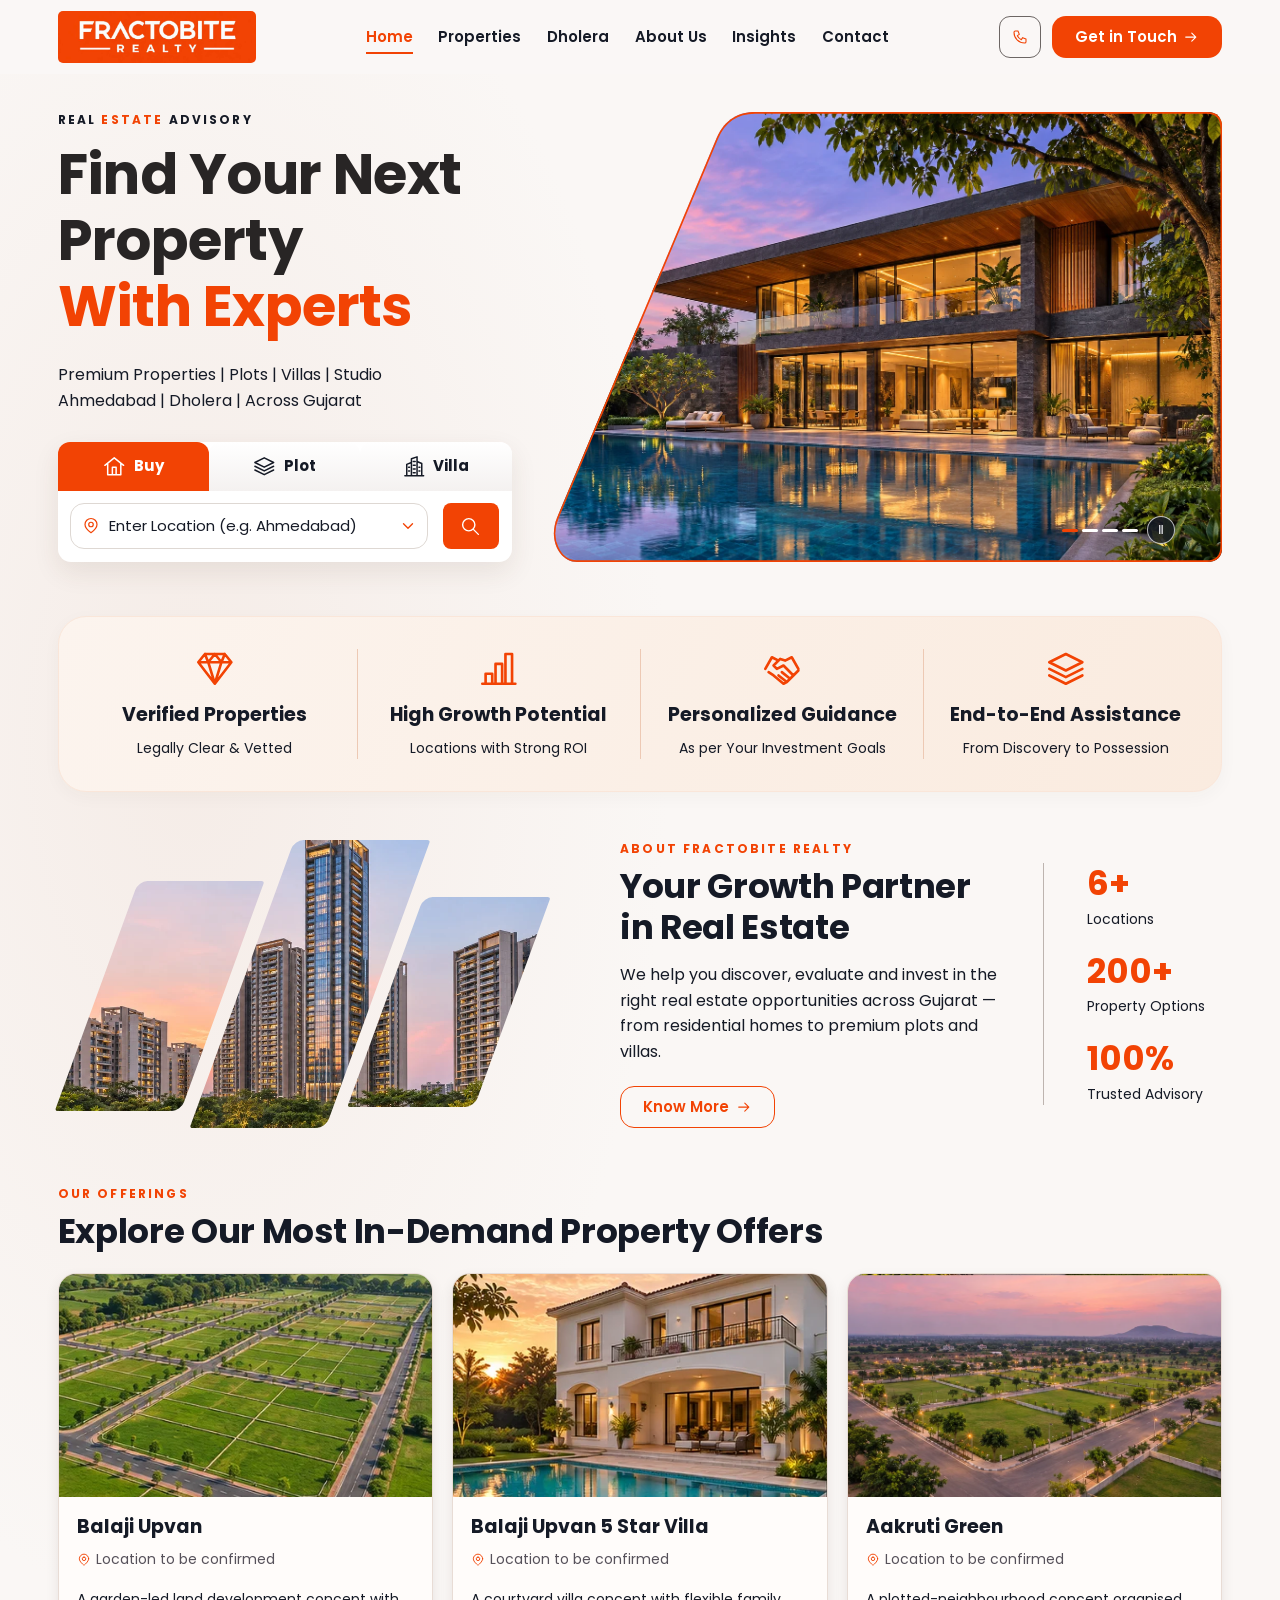
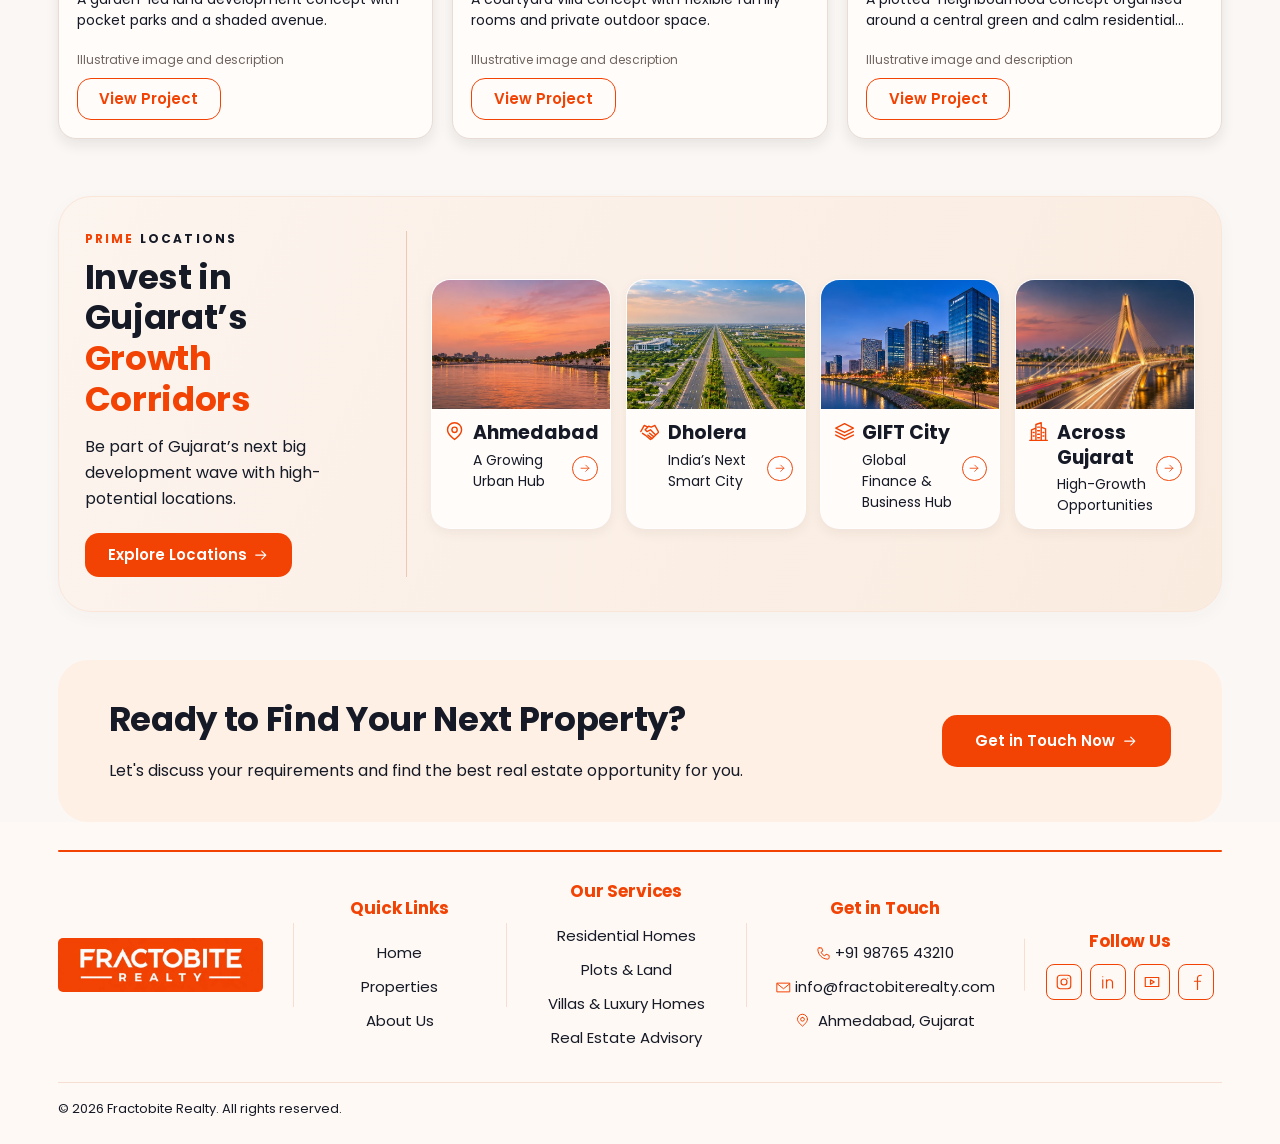
==== index.html @ 0e56511f "Show featured projects in homepage offers section" ====
<!doctype html>
<html lang="en">
<head>
  <meta charset="utf-8">
  <meta name="viewport" content="width=device-width, initial-scale=1">
  <meta name="description" content="Explore residential properties, premium plots and luxury villas in Ahmedabad, Dholera and across Gujarat with Fractobite Realty.">
  <title>Fractobite Realty | Real Estate Advisory in Gujarat</title>
  <link rel="icon" type="image/jpeg" href="assets/logo/fractobite-official.jpg">
  <link rel="preload" href="assets/fonts/poppins-400.woff2" as="font" type="font/woff2" crossorigin>
  <link rel="preload" href="assets/fonts/poppins-600.woff2" as="font" type="font/woff2" crossorigin>
  <link rel="preload" href="assets/fonts/poppins-700.woff2" as="font" type="font/woff2" crossorigin>
  <link rel="stylesheet" href="style.css?v=typography-system">
  <script defer src="project-data.js"></script>
  <script defer src="script.js?v=dholera-navigation"></script>
</head>
<body>
<svg class="icon-library" xmlns="http://www.w3.org/2000/svg" aria-hidden="true">
  <symbol id="icon-arrow" viewBox="0 0 24 24"><path d="M4 12h15m-6-6 6 6-6 6"/></symbol>
  <symbol id="icon-left" viewBox="0 0 24 24"><path d="M20 12H5m6-6-6 6 6 6"/></symbol>
  <symbol id="icon-phone" viewBox="0 0 24 24"><path d="M5 3h4l2 5-3 2a13 13 0 0 0 6 6l2-3 5 2v4c0 1-1 2-2 2C10 21 3 14 3 5c0-1 1-2 2-2Z"/></symbol>
  <symbol id="icon-pin" viewBox="0 0 24 24"><path d="M20 10c0 5-8 11-8 11S4 15 4 10a8 8 0 1 1 16 0Z M12 7a3 3 0 1 0 0 6 3 3 0 0 0 0-6Z"/></symbol>
  <symbol id="icon-search" viewBox="0 0 24 24"><path d="M10 3a7 7 0 1 0 0 14 7 7 0 0 0 0-14Zm5 12 6 6"/></symbol>
  <symbol id="icon-home" viewBox="0 0 24 24"><path d="M2 11 12 3l10 8M5 9v12h14V9m-9 12v-8h4v8"/></symbol>
  <symbol id="icon-chart" viewBox="0 0 24 24"><path d="M2 21h20M4 21v-6h4v6m2 0V9h4v12m2 0V3h4v18"/></symbol>
  <symbol id="icon-layers" viewBox="0 0 24 24"><path d="M2 8 12 3l10 5-10 5L2 8Zm0 4 10 5 10-5M2 16l10 5 10-5"/></symbol>
  <symbol id="icon-building" viewBox="0 0 24 24"><path d="M2 22h20M4 22V10l5-2v14m0-14V4l6-2v20m0-15 5 2v13M6 13h1m-1 4h1m4-10h2m-2 4h2m-2 4h2m-2 4h2m4-6h1m-1 4h1"/></symbol>
  <symbol id="icon-diamond" viewBox="0 0 24 24"><path d="M2 8l4-5h12l4 5-10 13L2 8Zm0 0h20M6 3l2 5 4 13 4-13 2-5m-10 5 4-5 4 5"/></symbol>
  <symbol id="icon-hand" viewBox="0 0 24 24"><path d="M2 12 6 5l4 2m12 5-4-7-4 2-3-1-4 4 2 2 4-2 6 6-2 2-5-4m5 4-2 2-5-4m5 4-2 1-6-5-3-2m15 2 3-3"/></symbol>
  <symbol id="icon-info" viewBox="0 0 24 24"><circle cx="12" cy="12" r="10"/><path d="M12 10.5v6m0-9h.01"/></symbol>
  <symbol id="icon-chevron-right" viewBox="0 0 24 24"><path d="m9 5 7 7-7 7"/></symbol>
  <symbol id="icon-menu" viewBox="0 0 24 24"><path d="M3 6h18M3 12h18M3 18h18"/></symbol>
  <symbol id="icon-mail" viewBox="0 0 24 24"><path d="M2 5h20v14H2z m0 1 10 8L22 6"/></symbol>
  <symbol id="icon-instagram" viewBox="0 0 24 24"><path d="M7 3h10a4 4 0 0 1 4 4v10a4 4 0 0 1-4 4H7a4 4 0 0 1-4-4V7a4 4 0 0 1 4-4Zm5 5a4 4 0 1 0 0 8 4 4 0 0 0 0-8Zm5-1h.01"/></symbol>
  <symbol id="icon-linkedin" viewBox="0 0 24 24"><path d="M5 9v11m0-15h.01M10 20V9m0 4a4 4 0 0 1 8 0v7"/></symbol>
  <symbol id="icon-youtube" viewBox="0 0 24 24"><path d="M3 6h18v12H3z m7 3 5 3-5 3Z"/></symbol>
  <symbol id="icon-facebook" viewBox="0 0 24 24"><path d="M14 22V7c0-3 2-4 5-4m-9 8h8"/></symbol>
</svg>
<a class="skip-link" href="#main-content">Skip to content</a>
<header class="site-header">
  <div class="header-inner">
    <a class="brand brand--header" href="index.html" aria-label="Fractobite Realty home"><span class="brand--header-art"><img src="assets/logo/fractobite-official.jpg" alt="Fractobite Realty" width="1240" height="1240"></span></a>
    <nav class="site-nav" id="site-nav" aria-label="Main navigation">
      <a href="index.html" aria-current="page"><svg class="icon nav-icon" aria-hidden="true"><use href="#icon-home"/></svg><span>Home</span><svg class="icon nav-chevron" aria-hidden="true"><use href="#icon-chevron-right"/></svg></a>
      <a href="properties.html"><svg class="icon nav-icon" aria-hidden="true"><use href="#icon-layers"/></svg><span>Properties</span><svg class="icon nav-chevron" aria-hidden="true"><use href="#icon-chevron-right"/></svg></a>
      <a href="dholera.html"><svg class="icon nav-icon" aria-hidden="true"><use href="#icon-pin"/></svg><span>Dholera</span><svg class="icon nav-chevron" aria-hidden="true"><use href="#icon-chevron-right"/></svg></a>
      <a href="about.html"><svg class="icon nav-icon" aria-hidden="true"><use href="#icon-info"/></svg><span>About Us</span><svg class="icon nav-chevron" aria-hidden="true"><use href="#icon-chevron-right"/></svg></a>
      <a href="insights.html"><svg class="icon nav-icon" aria-hidden="true"><use href="#icon-chart"/></svg><span>Insights</span><svg class="icon nav-chevron" aria-hidden="true"><use href="#icon-chevron-right"/></svg></a>
      <a href="contact.html"><svg class="icon nav-icon" aria-hidden="true"><use href="#icon-mail"/></svg><span>Contact</span><svg class="icon nav-chevron" aria-hidden="true"><use href="#icon-chevron-right"/></svg></a>
    </nav>
    <div class="header-actions">
      <a class="phone-button" data-phone href="tel:+919876543210" aria-label="Call Fractobite Realty"><svg class="icon" aria-hidden="true"><use href="#icon-phone"/></svg></a>
      <a class="button" href="contact.html">Get in Touch <svg class="icon" aria-hidden="true"><use href="#icon-arrow"/></svg></a>
      <button class="menu-button" type="button" aria-label="Menu" aria-controls="site-nav" aria-expanded="false"><svg class="icon" aria-hidden="true"><use href="#icon-menu"/></svg></button>
    </div>
  </div>
</header>
<main id="main-content">
  <section class="hero" id="home" aria-labelledby="hero-title">
    <div class="container hero-inner">
      <div class="hero-copy motion-intro">
        <p class="eyebrow hero-eyebrow">Real <span>Estate</span> Advisory</p>
        <h1 class="hero-heading" id="hero-title">Find Your Next<br>Property<br><span>With Experts</span></h1>
        <p class="hero-description">Premium Properties | Plots | Villas | Studio<br>Ahmedabad | Dholera | Across Gujarat</p>
      </div>
      <div class="hero-visual hero-media">
        <img class="hero-image" src="assets/hero/villa-1.webp" alt="Contemporary villa with a reflecting pool at dusk" fetchpriority="high">
        <svg class="hero-outline" viewBox="0 0 1 1" preserveAspectRatio="none" aria-hidden="true" focusable="false">
          <defs>
            <path id="hero-frame-shape" vector-effect="non-scaling-stroke"
              d="M .305 0 H .977 Q 1 0 1 .03692 V .96308 Q 1 1 .977 1 H .040 C .014 1 -.0035 .95021 .0105 .90042 L .248 .05696 C .260 .01477 .282 0 .305 0 Z"/>
            <clipPath id="hero-frame-clip" clipPathUnits="objectBoundingBox">
              <use href="#hero-frame-shape"/>
            </clipPath>
          </defs>
          <use href="#hero-frame-shape"/>
        </svg>
        <div class="hero-dots" role="group" aria-label="Villa photos">
          <button type="button" aria-label="Villa photo 1" aria-pressed="true"></button>
          <button type="button" aria-label="Villa photo 2" aria-pressed="false"></button>
          <button type="button" aria-label="Villa photo 3" aria-pressed="false"></button>
          <button type="button" aria-label="Villa photo 4" aria-pressed="false"></button>
          <button class="hero-autoplay" type="button" aria-label="Pause automatic villa photos" hidden>Ⅱ</button>
        </div>
      </div>
      <form class="property-search" id="property-search" action="properties.html" method="get">
        <input type="hidden" name="type" value="Buy">
        <div class="search-tabs" role="group" aria-label="Property type">
          <button type="button" data-type="Buy" aria-pressed="true"><svg class="icon" aria-hidden="true"><use href="#icon-home"/></svg> Buy</button>
          <button type="button" data-type="Plot" aria-pressed="false"><svg class="icon" aria-hidden="true"><use href="#icon-layers"/></svg> Plot</button>
          <button type="button" data-type="Villa" aria-pressed="false"><svg class="icon" aria-hidden="true"><use href="#icon-building"/></svg> Villa</button>
        </div>
        <div class="search-controls">
          <label class="search-location">
            <span class="dropdown">
              <svg class="icon" aria-hidden="true"><use href="#icon-pin"/></svg>
              <select name="location" aria-label="Property location" required>
                <option value="">Enter Location (e.g. Ahmedabad)</option>
                <option>Ahmedabad</option>
                <option>Dholera</option>
                <option>GIFT City</option>
                <option>Gandhinagar</option>
                <option>Surat</option>
                <option>Vadodara</option>
                <option>Across Gujarat</option>
              </select>
            </span>
          </label>
          <button class="button search-submit" type="submit" aria-label="Search properties"><svg class="icon" aria-hidden="true"><use href="#icon-search"/></svg></button>
        </div>
      </form>
    </div>
  </section>

  <section class="benefits container" aria-label="Advisory benefits">
    <div class="benefit">
      <svg class="icon" aria-hidden="true"><use href="#icon-diamond"/></svg>
      <h2>Verified Properties</h2>
      <p>Legally Clear &amp; Vetted</p>
    </div>
    <div class="benefit">
      <svg class="icon" aria-hidden="true"><use href="#icon-chart"/></svg>
      <h2>High Growth Potential</h2>
      <p>Locations with Strong ROI</p>
    </div>
    <div class="benefit">
      <svg class="icon" aria-hidden="true"><use href="#icon-hand"/></svg>
      <h2>Personalized Guidance</h2>
      <p>As per Your Investment Goals</p>
    </div>
    <div class="benefit">
      <svg class="icon" aria-hidden="true"><use href="#icon-layers"/></svg>
      <h2>End-to-End Assistance</h2>
      <p>From Discovery to Possession</p>
    </div>
  </section>

  <section class="about container" id="about" aria-labelledby="about-title">
    <div class="about-collage-frame">
      <div class="about-collage">
        <div><img src="assets/about/skyline-1.webp" alt="Residential skyline at sunset" loading="lazy"></div><div><img src="assets/about/skyline-2.webp" alt="Modern towers above a city park" loading="lazy"></div><div><img src="assets/about/skyline-3.webp" alt="High-rise apartments at dusk" loading="lazy"></div>
      </div>
    </div>
    <div class="about-copy">
      <p class="eyebrow">About Fractobite Realty</p>
      <h2 id="about-title">Your Growth Partner<br>in Real Estate</h2>
      <p>We help you discover, evaluate and invest in the right real estate opportunities across Gujarat — from residential homes to premium plots and villas.</p>
      <a class="button button--outline" href="about.html">Know More <svg class="icon" aria-hidden="true"><use href="#icon-arrow"/></svg></a>
    </div>
    <!-- Reference marketing figures for the demo. -->
    <dl class="about-stats">
      <div><dt>6+</dt><dd>Locations</dd></div>
      <div><dt>200+</dt><dd>Property Options</dd></div>
      <div><dt>100%</dt><dd>Trusted Advisory</dd></div>
    </dl>
  </section>

  <section class="properties container" id="properties" aria-labelledby="properties-title">
    <div class="properties-header">
      <div><p class="eyebrow">Our Offerings</p><h2 id="properties-title">Explore Our Most In-Demand Property Offers</h2></div>
    </div>
    <div class="property-cards" id="property-cards" aria-label="Featured projects"></div>
  </section>

  <section class="prime-locations container" id="locations" aria-labelledby="locations-title">
    <div class="prime-locations-copy">
      <p class="eyebrow"><span>Prime</span> Locations</p>
      <h2 id="locations-title">Invest in Gujarat’s <span>Growth Corridors</span></h2>
      <p>Be part of Gujarat’s next big development wave with high-potential locations.</p>
      <a class="button" href="#locations">Explore Locations <svg class="icon" aria-hidden="true"><use href="#icon-arrow"/></svg></a>
    </div>

    <ul class="location-options">
      <li>
        <a class="location-card" href="properties.html?location=Ahmedabad" aria-labelledby="prime-ahmedabad" aria-describedby="prime-ahmedabad-description">
          <img src="assets/locations/waterfront.webp" alt="Illustration of Ahmedabad’s riverfront at sunset" loading="lazy" width="836" height="470">
          <span class="location-card-body">
            <svg class="icon" aria-hidden="true"><use href="#icon-pin"/></svg>
            <strong id="prime-ahmedabad">Ahmedabad</strong>
            <small id="prime-ahmedabad-description">A Growing Urban Hub</small>
            <span class="circle" aria-hidden="true"><svg class="icon"><use href="#icon-arrow"/></svg></span>
          </span>
        </a>
      </li>
      <li>
        <a class="location-card" href="dholera.html" aria-labelledby="prime-dholera" aria-describedby="prime-dholera-description">
          <img src="assets/locations/dholera-planning.webp" alt="Illustration of a planned green development corridor" loading="lazy" width="836" height="470">
          <span class="location-card-body">
            <svg class="icon" aria-hidden="true"><use href="#icon-hand"/></svg>
            <strong id="prime-dholera">Dholera</strong>
            <small id="prime-dholera-description">India’s Next Smart City</small>
            <span class="circle" aria-hidden="true"><svg class="icon"><use href="#icon-arrow"/></svg></span>
          </span>
        </a>
      </li>
      <li>
        <a class="location-card" href="properties.html?location=GIFT%20City" aria-labelledby="prime-gift-city" aria-describedby="prime-gift-city-description">
          <img src="assets/locations/gift-city-skyline.webp" alt="Illustration of modern GIFT City office towers" loading="lazy" width="836" height="470">
          <span class="location-card-body">
            <svg class="icon" aria-hidden="true"><use href="#icon-layers"/></svg>
            <strong id="prime-gift-city">GIFT City</strong>
            <small id="prime-gift-city-description">Global Finance &amp; Business Hub</small>
            <span class="circle" aria-hidden="true"><svg class="icon"><use href="#icon-arrow"/></svg></span>
          </span>
        </a>
      </li>
      <li>
        <a class="location-card" href="properties.html?location=Across%20Gujarat" aria-labelledby="prime-gujarat" aria-describedby="prime-gujarat-description">
          <img class="location-bridge" src="assets/locations/ahmedabad.webp" alt="Illustration of a Gujarat city skyline and illuminated bridge" loading="lazy" width="1800" height="600">
          <span class="location-card-body">
            <svg class="icon" aria-hidden="true"><use href="#icon-building"/></svg>
            <strong id="prime-gujarat">Across Gujarat</strong>
            <small id="prime-gujarat-description">High-Growth Opportunities</small>
            <span class="circle" aria-hidden="true"><svg class="icon"><use href="#icon-arrow"/></svg></span>
          </span>
        </a>
      </li>
    </ul>
  </section>

  <section class="container contact-cta contact-cta--compact" aria-labelledby="contact-title">
    <div>
      <h2 id="contact-title">Ready to Find Your Next Property?</h2>
      <p>Let's discuss your requirements and find the best real estate opportunity for you.</p>
    </div>
    <a class="button" href="contact.html">Get in Touch Now <svg class="icon" aria-hidden="true"><use href="#icon-arrow"/></svg></a>
  </section>
</main>

<footer class="site-footer" id="contact"></footer>
<dialog class="demo-dialog" aria-labelledby="demo-title">
  <h2 id="demo-title"></h2>
  <p>This link is part of the website demo. Its destination will be added when available.</p>
  <form method="dialog"><button class="button" type="submit">Close</button></form>
</dialog>
</body>
</html>
---- style.css ----
/* 01. LOCAL FONTS */
/* Preloaded in each page head. Hold glyph paint briefly while Poppins loads. */
@font-face {
  font-family: Poppins;
  src: url('assets/fonts/poppins-400.woff2') format('woff2');
  font-style: normal;
  font-weight: 400;
  font-display: block;
}
@font-face {
  font-family: Poppins;
  src: url('assets/fonts/poppins-500.woff2') format('woff2');
  font-style: normal;
  font-weight: 500;
  font-display: block;
}
@font-face {
  font-family: Poppins;
  src: url('assets/fonts/poppins-600.woff2') format('woff2');
  font-style: normal;
  font-weight: 600;
  font-display: block;
}
@font-face {
  font-family: Poppins;
  src: url('assets/fonts/poppins-700.woff2') format('woff2');
  font-style: normal;
  font-weight: 700;
  font-display: block;
}

/* Approximate Poppins metrics while the browser reserves space for its glyphs. */
@font-face {
  font-family: 'Poppins Metrics Fallback';
  src: local('Arial'), local('Liberation Sans');
  font-style: normal;
  font-weight: 400;
  size-adjust: 112.0%;
  ascent-override: 93.75%;
  descent-override: 31.25%;
  line-gap-override: 0%;
}
@font-face {
  font-family: 'Poppins Metrics Fallback';
  src: local('Arial Bold'), local('Liberation Sans Bold');
  font-style: normal;
  font-weight: 600;
  size-adjust: 104.5%;
  ascent-override: 100.48%;
  descent-override: 33.49%;
  line-gap-override: 0%;
}
@font-face {
  font-family: 'Poppins Metrics Fallback';
  src: local('Arial Bold'), local('Liberation Sans Bold');
  font-style: normal;
  font-weight: 700;
  size-adjust: 105.7%;
  ascent-override: 99.34%;
  descent-override: 33.11%;
  line-gap-override: 0%;
}

/* 02. ROOT VARIABLES */
:root {
  /* Dominant background pixel in the original logo JPEG. */
  --brand-orange: #f24304;
  --ink: #151a26;
  --paper: #faf7f5;
  --line: #d1c8c4;
  --site-max-width: 1340px;
  --site-gutter: 4.5%;
  --container: min(calc(100% - 2 * var(--site-gutter)), var(--site-max-width));
  /* Typography roles and spacing between related elements. */
  --hero-line-height: 1.18;
  --page-title-line-height: 1.2;
  --heading-line-height: 1.2;
  --subheading-line-height: 1.3;
  --body-line-height: 1.6;
  --detail-line-height: 1.5;
  --button-line-height: 1.2;
  --text-gap-tight: 4px;
  --text-gap-small: clamp(8px, .75vw, 12px);
  --text-gap-medium: clamp(12px, 1.15vw, 16px);
  --text-gap-large: clamp(16px, 1.7vw, 24px);
  --text-gap-section: clamp(20px, 2.2vw, 32px);
  --section-gap: clamp(32px, 3.8vw, 56px);
  --section-gap-wide: clamp(36px, 4.5vw, 64px);
  --form-gap: clamp(12px, 1.2vw, 18px);
  --font-primary: Poppins, 'Poppins Metrics Fallback', Arial, sans-serif;
  --text-hero: 56px;
  --text-page-title: 44px;
  --text-h2: 34px;
  --text-h3: 26px;
  --text-h4: 22px;
  --text-card-title: 19px;
  --text-card-description: 14px;
  --text-body: 16px;
  --text-body-small: 14px;
  --text-eyebrow: 12px;
  --tracking-eyebrow: .18em;
  --text-form-label: 14px;
  --text-field: 15px;
  --text-button: 15px;
  --text-navbar: 15px;
  --text-footer-heading: 17px;
  --text-footer-link: 15px;
  --text-copyright: 13px;
  --text-stat-value: 34px;
  --weight-regular: 400;
  --weight-medium: 500;
  --weight-semibold: 600;
  --weight-bold: 700;
  /* The bundled Poppins files top out at 700. */
  --weight-extrabold: var(--weight-bold);
  --line-height-card: 1.3;
  font-family: var(--font-primary);
  line-height: var(--body-line-height);
  color: var(--ink);
  background: var(--paper);
}

@media (768px <= width < 1024px) {
  :root { --text-hero: 44px; --text-page-title: 36px; --text-h2: 30px; --text-h3: 24px; --text-card-title: 18px; --text-stat-value: 30px; }
}
@media (max-width: 767px) {
  :root {
    --text-hero: 36px; --text-page-title: 30px; --text-h2: 26px; --text-h3: 22px;
    --text-card-title: 17px; --text-body: 15px; --text-button: 14px;
    --text-eyebrow: 11px; --tracking-eyebrow: .14em; --text-stat-value: 27px;
    --heading-line-height: 1.25; --hero-line-height: 1.2; --line-height-card: 1.35;
  }
}

/* 03. RESET */
*, *::before, *::after { box-sizing: border-box; }
body, h1, h2, h3, h4, h5, h6, p, dl, dd { margin: 0; }
button, select { font: inherit; color: inherit; }
button { cursor: pointer; }
a { color: inherit; text-decoration: none; }
img { display: block; width: 100%; }
button, select, a { -webkit-tap-highlight-color: transparent; }
:focus-visible { outline: 2px solid var(--brand-orange); outline-offset: 3px; }

@media (hover: none) and (pointer: coarse) {
  html { -webkit-tap-highlight-color: transparent; }

  :is(.button, .circle, .property-card, .location-card, .market-entry, .market-highlight > a,
    .phone-button, .menu-button, summary, .dropdown-control, .dropdown-option, [role="button"],
    button:not(:disabled)):active {
    filter: brightness(.94);
    transition-duration: 80ms;
  }

  :is(.site-nav a, .site-footer a, .text-link):active { color: var(--brand-orange); }
}

/* 04. GLOBAL LAYOUT */
html { scroll-behavior: smooth; }
body { font-size: var(--text-body); background: radial-gradient(ellipse at 15% 27%, #f5ece7, transparent 31%), var(--paper); }
.container { width: var(--container); margin-inline: auto; }
@media (768px <= width < 1024px) {
  :root { --site-gutter: 24px; }
}
@media (max-width: 767px) {
  :root {
    --site-gutter: clamp(16px, 4.7vw, 20px);
    --section-gap-wide: clamp(34px, 9vw, 44px);
  }
}
.icon-library { position: absolute; width: 0; height: 0; overflow: hidden; }
.icon { width: 1em; height: 1em; fill: none; stroke: currentColor; stroke-width: 1.6; stroke-linecap: round; stroke-linejoin: round; flex: none; vertical-align: middle; }
.eyebrow { color: var(--brand-orange); font-size: var(--text-eyebrow); font-weight: var(--weight-bold); line-height: var(--subheading-line-height); letter-spacing: var(--tracking-eyebrow); text-transform: uppercase; }
h1 { line-height: var(--page-title-line-height); }
h2 { line-height: var(--heading-line-height); }
h3 { font-size: var(--text-h3); }
h4 { font-size: var(--text-h4); }
h3, h4, h5, h6 { line-height: var(--subheading-line-height); }
h2 { font-size: var(--text-h2); letter-spacing: -.01em; }
p + p { margin-block-start: var(--text-gap-small); }
.button { display: inline-flex; align-items: center; justify-content: center; gap: .45em; background: var(--brand-orange); color: #fff; border: 1px solid transparent; border-radius: 14px; padding: .72em 1.45em; font-size: var(--text-button); font-weight: var(--weight-semibold); line-height: var(--button-line-height); white-space: nowrap; }
.button:not(.button--outline):hover { box-shadow: 0 3px 9px #151a2633; }
.button:not(.button--outline):active { filter: none; box-shadow: inset 0 2px 4px #151a2633; }
.button:disabled { opacity: .55; cursor: default; }
.button .icon { font-size: 1.08em; }
.button--outline { border-color: var(--brand-orange); background: transparent; color: var(--brand-orange); }
.button--outline:hover { background: #ffeadc; }
.circle { display: grid; place-items: center; width: 2em; height: 2em; padding: 0; border: 1px solid currentColor; border-radius: 50%; background: transparent; }
.skip-link { position: fixed; z-index: 10; top: 8px; left: 8px; background: #fff; padding: .6em; transform: translateY(-150%); }
.skip-link:focus { transform: none; }

/* 05. HEADER */
.site-header { position: relative; z-index: 2; background: #faf7f6; }
.header-inner { width: min(91%, var(--site-max-width)); margin-inline: auto; min-height: clamp(58px, 5.75vw, 83px); display: flex; align-items: center; justify-content: space-between; gap: 1.2rem; }
.brand { --brand-aspect: 3.8; display: flex; align-items: center; justify-content: center; }
.brand img { width: 100%; height: auto; object-fit: contain; }
:is(.brand--header-art, .brand--footer img) { border-radius: 5px; }
.brand--header {
  width: clamp(145px, 15.5vw, 218px);
  aspect-ratio: var(--brand-aspect);
  position: relative;
}
.brand--header-art {
  position: absolute;
  inset: 0;
  overflow: hidden;
}
.brand--header-art img {
  height: 100%;
  object-fit: cover;
  object-position: center 49%;
}
.site-nav, .header-actions { display: flex; align-items: center; }
.site-nav { gap: clamp(12px, 2vw, 31px); }
.site-nav a { position: relative; padding: .55em 0; font-size: var(--text-navbar); font-weight: var(--weight-semibold); line-height: var(--button-line-height); white-space: nowrap; }
.site-nav .icon { display: none; }
.site-nav a:hover, .site-nav a[aria-current] { color: var(--brand-orange); }
.site-nav a[aria-current]::after { content: ''; position: absolute; left: 0; right: 0; bottom: 0; height: 2px; background: var(--brand-orange); }
.header-actions { align-items: stretch; gap: 11px; }
.phone-button, .menu-button { display: grid; place-items: center; width: 2.65em; height: 1.85em; border: 1px solid #6c6664; border-radius: 11px; color: var(--brand-orange); background: transparent; }
.phone-button { height: auto; }
.menu-button { display: none; align-self: center; }

/* 06. HERO */
.hero, .dholera-hero {
  --hero-copy-width: min(36.96vw, 541.8px);
  /* Account for the homepage search panel's 96% width when setting clearance. */
  --hero-column-gap: calc(clamp(32px, 3vw, 40px) - var(--hero-copy-width) * .04);
}
.hero-inner {
  display: grid;
  grid-template-columns: var(--hero-copy-width) minmax(0, 1fr);
  grid-template-areas: 'copy visual' 'search visual';
  column-gap: var(--hero-column-gap);
  align-content: center;
  min-height: clamp(365px, 35.8vw, 515px);
  padding-block: clamp(24px, 3vw, 44px) clamp(20px, 2vw, 30px);
}
.hero-copy { grid-area: copy; position: relative; z-index: 1; align-self: end; }
.hero-eyebrow { color: var(--ink); font-size: var(--text-eyebrow); margin-bottom: var(--text-gap-medium); }
.hero-eyebrow span { color: var(--brand-orange); }
.hero-heading { font-size: var(--text-hero); line-height: var(--hero-line-height); font-weight: var(--weight-extrabold); letter-spacing: -.01em; }
.hero h1 { color: #282525; }
.hero h1 span { color: var(--brand-orange); }
.hero-description { margin-top: var(--text-gap-large); font-size: var(--text-body); }

/* 07. HERO IMAGE GEOMETRY */
.hero-visual { grid-area: visual; }
.hero-media {
  position: relative;
  overflow: hidden;
  border-radius: 18px;
}
.hero-image { position: absolute; inset: 0; height: 100%; object-fit: cover; object-position: center; }
.hero-image--outgoing { position: absolute; inset: 0; pointer-events: none; }
.hero-outline { display: none; }
.hero-dots { position: absolute; right: 7%; bottom: 4%; display: flex; align-items: center; gap: 4px; }
@media (min-width: 1024px) {
  .hero-media { border-radius: 0; clip-path: url(#hero-frame-clip); }
  .hero-image { object-position: 57% center; }
  .hero-outline {
    position: absolute;
    inset: 0;
    z-index: 1;
    display: block;
    width: 100%;
    height: 100%;
    fill: none;
    stroke: var(--brand-orange);
    /* The shared clip retains the inner half of the stroke. */
    stroke-width: 3.5px;
    pointer-events: none;
  }
  .hero-dots { z-index: 2; }
}
.hero-dots button { display: grid; place-items: center; width: 16px; min-height: 22px; padding: 0; background: transparent; border: 0; }
.hero-dots button::after { content: ''; width: 100%; height: 3px; border-radius: 3px; background: #fff; }
.hero-dots button[aria-pressed="true"]::after { background: var(--brand-orange); }
.hero-dots .hero-autoplay { width: 28px; min-height: 28px; margin-left: 5px; border: 1px solid #ffffffb3; border-radius: 50%; background: #151a26d9; color: #fff; font-size: .72rem; }
.hero-autoplay::after { display: none; }
.hero-dots .hero-autoplay[hidden] { display: none; }

/* 08. SEARCH INTERFACE */
.property-search { grid-area: search; position: relative; z-index: 1; align-self: start; width: 96%; margin-top: var(--text-gap-section); border-radius: 13px; background: #fff; box-shadow: 0 10px 27px #46302118; }
.search-tabs { display: grid; grid-template-columns: repeat(3, 1fr); }
.search-tabs button { display: flex; align-items: center; justify-content: center; gap: .55em; border: 0; border-radius: 12px 12px 0 0; background: linear-gradient(#fff, #f4f1f0); padding: .88em .15em; font-size: var(--text-button); line-height: var(--button-line-height); font-weight: var(--weight-bold); }
.search-tabs .icon { font-size: 1.5em; }
.search-tabs button[aria-pressed="true"] { color: #fff; background: var(--brand-orange); }
.search-controls { display: flex; gap: var(--text-gap-medium); padding: clamp(8px, 1vw, 14px); }
.search-location { flex: 1; min-width: 0; }
.search-submit { border-radius: 8px; padding: .55em 1.1em; }
.search-submit .icon { font-size: 1.4em; }

/* 09. BENEFITS STRIP */
:is(.benefits, .prime-locations) {
  border: 1px solid #fae6d9;
  background: linear-gradient(115deg, #fcf4ee, #faebdf);
  box-shadow: 0 5px 18px #46302109;
}
.benefits {
  display: grid;
  grid-template-columns: repeat(4, minmax(0, 1fr));
  margin-top: var(--text-gap-section);
  padding: clamp(28px, 2.5vw, 36px) var(--text-gap-medium);
  border-radius: clamp(24px, 2.2vw, 30px);
}
.benefit {
  display: grid;
  grid-row: span 3;
  grid-template-rows: subgrid;
  justify-items: center;
  align-items: center;
  padding-inline: var(--text-gap-small);
  text-align: center;
}
.benefit + .benefit { border-inline-start: 1px solid #edc9b4; }
.benefit > .icon {
  margin-bottom: var(--text-gap-medium);
  color: var(--brand-orange);
  font-size: clamp(38px, 3.1vw, 46px);
}
.benefit h2 { font-size: var(--text-card-title); letter-spacing: 0em;   line-height: var(--line-height-card); }
.benefit p { margin-top: var(--text-gap-small); font-size: clamp(14px, 1.05vw, 16px); line-height: var(--detail-line-height); }

@media (max-width: 1023px) {
  .benefits { grid-template-columns: repeat(2, minmax(0, 1fr)); }
  .benefit:nth-child(3) { border-inline-start: 0; }
  .benefit:nth-child(-n + 2) { padding-bottom: var(--text-gap-medium); }
  .benefit:nth-child(n + 3) { border-top: 1px solid #edc9b4; padding-top: var(--text-gap-medium); }
}

@media (max-width: 767px) {
  .benefits { margin-top: var(--text-gap-large); padding-block: var(--text-gap-large); }
  .benefit { grid-row: span 2; }
  .benefit > .icon { margin-bottom: var(--text-gap-small); font-size: clamp(26px, 7.4vw, 32px); }
  .benefit h2 { font-size: var(--text-card-title);  line-height: var(--line-height-card); }
  .benefit p { display: none; }
}

/* 10. ABOUT SECTION */
.about { display: grid; grid-template-columns: 46% 34% 1fr; gap: 2.3%; align-items: center; margin-top: var(--section-gap); }
.about-copy h2 { margin-top: var(--text-gap-small); }
.about-copy > p:not(.eyebrow) { font-size: var(--text-body); margin-block: var(--text-gap-medium) var(--text-gap-large); }
.about-stats { display: grid; align-content: space-between; align-self: center; gap: var(--text-gap-medium); min-height: 84%; padding-left: 24%; border-left: 1px solid #bdb4af; }
.about-stats dt { color: var(--brand-orange); font-size: var(--text-stat-value); font-weight: var(--weight-bold); letter-spacing: 0em; line-height: var(--heading-line-height); }
.about-stats dd { font-size: var(--text-body-small); margin-top: var(--text-gap-tight); }

/* 11. ABOUT IMAGE COLLAGE */
.about-collage { display: flex; align-items: center; height: clamp(180px, 22.5vw, 325px); padding-left: 8%; padding-right: 14%; gap: 3.5%; transform: skewX(-20deg); }
.about-collage > div { flex: 1; height: 80%; overflow: hidden; border-radius: 9px 3px 9px 3px; }
.about-collage > div:first-child { align-self: end; margin-bottom: 4%; }
.about-collage > div:nth-child(2) { flex: 1.07; height: 100%; }
.about-collage > div:last-child { height: 73%; align-self: end; margin-bottom: 5%; }
.about-collage img { width: 185%; max-width: none; height: 100%; object-fit: cover; transform: translateX(-23%) skewX(20deg); }

/* 12. HOMEPAGE PROJECT OFFERS */
.properties, .prime-locations { margin-top: var(--section-gap-wide); }
.properties-header { margin-bottom: var(--text-gap-large); }
.properties h2 { font-size: var(--text-h2); margin-top: var(--text-gap-small); }
.property-cards { display: grid; grid-template-columns: repeat(3, minmax(0, 1fr)); gap: clamp(12px, 1.5vw, 22px); }
.property-cards::-webkit-scrollbar { display: none; }

/* 13. HOMEPAGE PROJECT CARDS */
.property-card { min-width: 0; display: flex; flex-direction: column; overflow: hidden; border: 1px solid #e8dcd5; border-radius: 18px; background: #fffcfa; box-shadow: 0 6px 14px #2f171316; }
.property-card-image-link { display: block; overflow: hidden; }
.property-image { width: 100%; aspect-ratio: 1.68; object-fit: cover; }
.property-card-content { display: flex; flex: 1; flex-direction: column; align-items: flex-start; gap: 9px; padding: 18px; }
.property-card h3 { font-size: var(--text-card-title); line-height: var(--line-height-card); }
.property-card h3 a { color: inherit; }
.property-card-location { display: flex; align-items: center; gap: 5px; font-size: var(--text-body-small); color: #56515a; }
.property-card-location .icon { flex: none; color: var(--brand-orange); }
.property-card-description { display: -webkit-box; overflow: hidden; -webkit-box-orient: vertical; -webkit-line-clamp: 2; line-clamp: 2; min-height: 3em; font-size: var(--text-card-description); line-height: 1.5; }
.property-card-note { font-size: 12px; color: #70645e; }
.property-card .button { margin-top: auto; }

/* 14. HOMEPAGE PRIME LOCATIONS */
.prime-locations {
  display: grid;
  grid-template-columns: minmax(0, .95fr) minmax(0, 2.25fr);
  align-items: center;
  gap: clamp(16px, 1.85vw, 28px);
  padding: clamp(18px, 2.65vw, 36px) clamp(16px, 2.05vw, 28px);
  border-radius: clamp(22px, 2.6vw, 34px);
}
.prime-locations-copy {
  padding-inline-end: clamp(14px, 1.8vw, 24px);
  border-inline-end: 1px solid #edc9b4;
}
.prime-locations .eyebrow { margin-bottom: var(--text-gap-small); color: var(--ink); }
.prime-locations .eyebrow span, .prime-locations h2 span { color: var(--brand-orange); }
.prime-locations h2 { font-size: var(--text-h2); }
.prime-locations h2 span { display: block; }
.prime-locations-copy > p:not(.eyebrow) {
  max-width: 40ch;
  margin-block: var(--text-gap-medium) var(--text-gap-large);
  font-size: var(--text-body);
}
.prime-locations-copy > .button { min-height: 44px; font-size: var(--text-button); }
.location-options {
  display: grid;
  grid-template-columns: repeat(4, minmax(0, 1fr));
  grid-auto-rows: 1fr;
  gap: clamp(10px, 1.15vw, 17px);
  padding: 0;
  margin: 0;
  list-style: none;
}
.location-card {
  display: flex;
  flex-direction: column;
  height: 100%;
  overflow: hidden;
  border: 1px solid #fff9;
  border-radius: clamp(15px, 1.5vw, 22px);
  background: #fffcfa;
  color: var(--ink);
  box-shadow: 0 4px 12px #47321e10;
}
.location-card:hover, .location-card:focus-visible { border-color: #edb292; box-shadow: 0 5px 14px #47321e20; }
.location-card img { height: auto; aspect-ratio: 1.38; object-fit: cover; }
.location-card img.location-bridge { object-position: 70% center; }
.location-card-body {
  display: grid;
  grid-template-columns: auto minmax(0, 1fr) auto;
  grid-template-rows: auto 1fr;
  align-items: start;
  flex: 1;
  gap: 4px clamp(4px, .6vw, 9px);
  padding: clamp(8px, .95vw, 14px);
}
.location-card-body > .icon { grid-area: 1 / 1; color: var(--brand-orange); font-size: clamp(1rem, 1.65vw, 1.35rem); }
.location-card strong {
  grid-area: 1 / 2;
  align-self: center;
  font-size: var(--text-card-title);

 line-height: var(--line-height-card); }
.location-card small { grid-area: 2 / 2; font-size: var(--text-body-small); line-height: var(--detail-line-height); }
.location-card .circle {
  grid-area: 1 / 3 / 3;
  align-self: center;
  width: clamp(20px, 2vw, 27px);
  aspect-ratio: 1;
  height: auto;
  font-size: .78rem;
  color: var(--brand-orange);
  border-color: var(--brand-orange);
  background: #fff;
}
.location-card:hover .circle, .location-card:focus-visible .circle { background: #fff1e6; }
@media (max-width: 1023px) {
  .prime-locations { grid-template-columns: minmax(0, 1fr); }
  .prime-locations-copy { border-inline-end: 0; padding-inline-end: 0; }
  .location-options { grid-template-columns: repeat(2, minmax(0, 1fr)); }
  .location-card img { aspect-ratio: 1.65; }
}
@media (max-width: 767px) {
  .location-card img { aspect-ratio: 1.38; }
  .location-card strong { grid-column: 2 / -1; }
  .location-card small { grid-area: 2 / 1 / 3 / 3; }
  .location-card .circle { grid-area: 2 / 3; align-self: end; }
}

/* 15. CONTACT CTA */
.contact-cta {
  display: grid;
  grid-template-columns: minmax(0, 7fr) minmax(max-content, 3fr);
  align-items: center;
  gap: 24px;
  margin-top: var(--section-gap);
  padding: clamp(65px, 5vw, 75px) clamp(60px, 5vw, 70px);
  border-radius: 30px;
  background: #fff0e6;
  color: var(--ink);
}
.contact-cta--compact { padding: clamp(35px, 3vw, 40px) clamp(45px, 4vw, 55px); }
.contact-cta--compact p { margin-top: 14px; }
.inner-page .contact-cta { margin-bottom: var(--text-gap-medium); }
.contact-cta h2 { font-size: var(--text-h2); line-height: 1.2; }
.contact-cta p { margin-top: 18px; font-size: var(--text-body); line-height: 1.6; }
.contact-cta > .button {
  justify-self: end;
  gap: .5em;
  padding: 16px clamp(28px, 2.5vw, 34px);
  border-radius: 15px;
  font-size: var(--text-button);
  white-space: normal;
}
.contact-cta > .button:hover { background: color-mix(in srgb, var(--brand-orange), black 14%); box-shadow: none; }
@media (769px <= width <= 1024px) {
  .contact-cta { padding: 50px clamp(32px, 5vw, 52px); }
  .contact-cta--compact { padding: 35px clamp(32px, 5vw, 45px); }
  .contact-cta h2 { font-size: var(--text-h2); }
}
@media (max-width: 768px) {
  .contact-cta { grid-template-columns: minmax(0, 1fr); padding: clamp(26px, 5vw, 30px); border-radius: 22px; }
  .contact-cta h2 { font-size: var(--text-h2); }
  .contact-cta p { font-size: var(--text-body); }
  .contact-cta > .button { justify-self: start; max-width: 100%; }
  #contact-title, #contact-title + p { text-align: center; }
  .contact-cta:has(#contact-title) > .button { justify-self: center; }
}

/* 16. FOOTER */
.site-footer {
  padding-block: 28px 24px;
  background: #fff9f5;
  color: var(--ink);
  font-size: var(--text-footer-link);
  line-height: 1.6;
  text-align: left;
}
.site-footer::before {
  content: '';
  display: block;
  width: var(--container);
  height: 2px;
  margin: 0 auto 28px;
  border-radius: 99px;
  background: var(--brand-orange);
}
.footer-grid {
  display: grid;
  grid-template-columns: minmax(0, 1.2fr) minmax(0, 1fr) minmax(0, 1.15fr) minmax(240px, 1.35fr) minmax(168px, 1fr);
  gap: clamp(25px, 2.2vw, 35px);
  align-items: center;
}
.footer-grid > div { min-width: 0; }
.footer-grid > div:not(.footer-brand) { display: flex; flex-direction: column; align-items: center; text-align: center; }
@media (width > 1024px) {
  .footer-grid > div + div { position: relative; }
  .footer-grid > div + div::before {
    content: '';
    position: absolute;
    inset-inline-start: calc(clamp(25px, 2.2vw, 35px) / -2);
    top: 50%;
    translate: 0 -50%;
    width: 1px;
    height: min(75%, 84px);
    background: #f6ded3;
  }
}
.brand--footer { width: min(100%, 205px); }
.brand--footer img { aspect-ratio: var(--brand-aspect); object-fit: cover; object-position: center 49%; }
.footer-brand-description { margin-top: 17px; }
.footer-grid h2 { color: var(--brand-orange); font-size: var(--text-footer-heading); line-height: var(--subheading-line-height); margin-bottom: 12px; }
.footer-grid a:not(.brand, .social-links a), .footer-contact p { display: block; margin-top: 10px; overflow-wrap: anywhere; }
.footer-grid a:not(.brand, .social-links a):hover { color: var(--brand-orange); text-decoration: underline; }
.footer-contact :is(a, p):not(.brand) { display: flex; align-items: baseline; gap: 8px; max-width: 100%; }
.footer-contact span { min-width: 0; }
.footer-contact .icon { color: var(--brand-orange); align-self: center; }
.social-links { display: flex; justify-content: center; flex-wrap: wrap; gap: 8px; }
.social-links > :is(a, button) { display: grid; place-items: center; width: 36px; height: 36px; border: 1px solid var(--brand-orange); border-radius: 8px; background: #fff9f5; color: var(--brand-orange); }
.social-links > :is(a, button):hover { background: var(--brand-orange); color: #fff; }
.social-links .icon { width: 18px; height: 18px; }
.footer-bottom {
  margin-top: 32px;
  padding-top: 16px;
  border-top: 1px solid #f6ded3;
  font-size: var(--text-copyright);
}
@media (768px < width <= 1024px) {
  .footer-grid { grid-template-columns: repeat(3, minmax(0, 1fr)); gap: 28px 24px; align-items: start; }
}
@media (max-width: 768px) {
  .phone-button { min-width: 44px; min-height: 44px; }
  .footer-grid { grid-template-columns: minmax(0, 1fr); gap: 26px 16px; align-items: start; }
  .social-links > :is(a, button) { width: 44px; height: 44px; }
}
@media (360px <= width <= 768px) {
  .footer-grid { grid-template-columns: repeat(2, minmax(0, 1fr)); }
  .footer-grid > :is(.footer-brand, .footer-contact, :last-child) { grid-column: 1 / -1; }
}

.demo-dialog { max-width: min(88vw, 430px); border: 1px solid #f5d4bc; border-radius: 18px; padding: 1.5rem; color: var(--ink); background: var(--paper); }
.demo-dialog::backdrop { background: #11182799; }
.demo-dialog p { margin: .9rem 0; font-size: .9rem; }

/* 18. RESPONSIVE TABLET */
@media (max-width: 950px) {
  .site-nav { gap: 1rem; }
  .property-cards { grid-template-columns: repeat(2, minmax(0, 1fr)); }
}
@media (max-width: 767px) {
  .property-cards { display: flex; gap: 14px; overflow-x: auto; scroll-snap-type: x mandatory; scrollbar-width: none; scroll-behavior: smooth; overscroll-behavior-inline: contain; }
  .property-card { flex: 0 0 88%; scroll-snap-align: start; }
  .property-card-content { padding: 18px; }
}
@media (max-width: 820px) {
  .menu-button { display: grid; }
  .about-stats { padding-left: 12%; }
}
@media (min-width: 768px) and (max-width: 820px) {
  .site-nav { position: absolute; display: none; top: 100%; right: 4.5%; width: min(250px, 91%); background: white; box-shadow: 0 10px 24px #2c1e1922; border-radius: 0 0 12px 12px; padding: .7rem 1rem; align-items: stretch; gap: 0; }
  .site-nav.is-open { display: grid; }
  .site-nav a { padding: .65rem .15rem; text-align: left; font-size: var(--text-navbar); }
}

/* 19. MOBILE HEADER AND HOME HERO */
@media (max-width: 767px) {
  .site-header {
    --mobile-nav-gutter: 16px;
    --mobile-nav-gap: clamp(20px, 5.5vw, 28px);
    --mobile-nav-duration: 280ms;
    background: #fbf8f5;
  }
  .header-inner {
    width: calc(100% - 2 * var(--mobile-nav-gutter));
    min-height: clamp(60px, 17vw, 76px);
    padding-block: 8px 12px;
    gap: 12px;
  }
  .brand--header { width: clamp(130px, 39vw, 174px); }
  .header-actions { margin-left: auto; gap: clamp(8px, 2.5vw, 14px); }
  .header-actions > .button { display: none; }
  .phone-button, .menu-button {
    width: clamp(44px, 11.3vw, 50px);
    aspect-ratio: 1;
    height: auto;
    border-color: #decec2;
    border-radius: 11px;
    background: #fffdfb;
    color: var(--brand-orange);
    box-shadow: 0 3px 6px #63351724;
    font-size: 1.25rem;
  }
  .site-nav {
    position: absolute;
    inset: calc(100% + var(--mobile-nav-gap)) var(--mobile-nav-gutter) auto;
    display: grid;
    align-content: start;
    align-items: stretch;
    gap: 4px;
    max-block-size: calc(100vh - 100% - var(--mobile-nav-gap) - var(--mobile-nav-gutter));
    max-block-size: calc(100dvh - 100% - var(--mobile-nav-gap) - var(--mobile-nav-gutter));
    padding: clamp(8px, 2.4vw, 13px);
    overflow-y: auto;
    overscroll-behavior: contain;
    border-radius: clamp(19px, 5.2vw, 27px);
    background: #faf7f5;
    box-shadow: 0 8px 24px #23160829;
    visibility: hidden;
    opacity: 0;
    pointer-events: none;
  }
  .site-nav.is-open { visibility: visible; opacity: 1; pointer-events: auto; }
  .site-nav a {
    display: grid;
    grid-template-columns: 24px minmax(0, 1fr) 20px;
    align-items: center;
    gap: clamp(11px, 3vw, 17px);
    min-height: clamp(48px, 11vw, 54px);
    padding: 6px clamp(12px, 3.6vw, 18px);
    border-radius: 11px;
    color: #111a31;
    font-size: var(--text-navbar);
    font-weight: var(--weight-semibold);
    line-height: var(--button-line-height);
  }
  .site-nav a:focus-visible { outline-offset: -2px; }
  .site-nav .icon { display: block; width: 100%; height: auto; aspect-ratio: 1; }
  .site-nav a[aria-current] { color: var(--brand-orange); background: #fce6d5; }
  .site-nav a[aria-current]::after {
    inset: 0 auto 0 0;
    width: 4px;
    height: auto;
    border-radius: 11px 0 0 11px;
  }

  @media (prefers-reduced-motion: no-preference) {
    .site-nav {
      transform: translateY(-5px);
      transition: opacity var(--mobile-nav-duration) var(--motion-ease),
        transform var(--mobile-nav-duration) var(--motion-ease),
        visibility 0s linear var(--mobile-nav-duration);
    }
    .site-nav.is-open {
      transform: none;
      transition: opacity var(--mobile-nav-duration) var(--motion-ease);
      animation: mobile-nav-enter var(--mobile-nav-duration) var(--motion-ease);
    }

    @keyframes mobile-nav-enter {
      from { transform: translateY(5px); }
    }
  }

  .hero {
    --mobile-hero-gap: clamp(12px, 3.6vw, 24px);
    --mobile-hero-rounding: clamp(16px, 4.2vw, 28px);
  }

  .hero-inner {
    width: 96%;
    min-height: 0;
    grid-template-columns: minmax(0, 1fr);
    grid-template-areas: 'copy' 'visual' 'search';
    row-gap: var(--mobile-hero-gap);
    padding-block: clamp(17px, 5vw, 29px) 0;
  }

  .hero-copy { margin-inline: 4.5%; }
  .hero-eyebrow { font-size: var(--text-eyebrow); margin-bottom: clamp(10px, 2.6vw, 18px); }
  .hero-eyebrow span { color: var(--brand-orange); }
  .hero-heading { font-size: var(--text-hero); letter-spacing: -.01em; }
  .hero h1 { color: var(--ink); }


  .hero-description {
    margin-top: clamp(8px, 2.5vw, 15px);
    font-size: var(--text-body);
    line-height: var(--body-line-height);
  }

  .hero-media { aspect-ratio: 2 / 1; border-radius: 16px; }

  .hero-dots { right: 4%; bottom: 4%; gap: 5px; }
  .hero-dots button { width: clamp(15px, 4.6vw, 24px); min-height: 24px; }
  .hero-dots button::after { height: 5px; border-radius: 99px; background: #ffffffcf; }
  .hero-dots button[aria-pressed="true"]::after { box-shadow: 0 0 0 1px #fff; background: var(--brand-orange); }
  .hero-dots .hero-autoplay { width: 25px; min-height: 25px; margin-left: 3px; }

  .property-search { width: 94.5%; margin: 0 auto; border-radius: var(--mobile-hero-rounding); }
  .search-tabs { border-radius: var(--mobile-hero-rounding) var(--mobile-hero-rounding) 0 0; background: #f7f5f4; }
  .search-tabs button {
    min-height: 42px;
    border-radius: 0;
    gap: clamp(4px, 1.5vw, 10px);
    font-size: var(--text-button);
  }
  .search-tabs button + button { border-left: 1px solid #ebe7e5; }
  .search-tabs button:first-child { border-top-left-radius: var(--mobile-hero-rounding); }
  .search-tabs button:last-child { border-top-right-radius: var(--mobile-hero-rounding); }
  .search-tabs button[aria-pressed="true"] { background: var(--brand-orange); border-top-left-radius: 12px; border-top-right-radius: 12px; }
  .search-tabs button:first-child[aria-pressed="true"] { border-top-left-radius: var(--mobile-hero-rounding); }
  .search-tabs button:last-child[aria-pressed="true"] { border-top-right-radius: var(--mobile-hero-rounding); }
  .search-controls { gap: clamp(7px, 2.2vw, 13px); padding: clamp(8px, 2vw, 13px); }
  .search-submit { min-width: 44px; min-height: 44px; border-radius: 9px; padding: 0; font-size: var(--text-button); }
}

/* Remaining mobile layout */
@media (max-width: 650px) {
  .about { grid-template-columns: 1fr; gap: var(--text-gap-large); }
  .about-collage-frame { overflow: clip; }
  .about-collage { width: min(100%, 445px); height: clamp(165px, 49vw, 235px); margin-inline: auto; padding-inline: 12% 10%; }
  .about-copy > p:not(.eyebrow) { font-size: var(--text-body); }
  .about-stats { grid-template-columns: repeat(3, minmax(0, 1fr)); text-align: center; border-left: 0; border-top: 1px solid var(--line); padding: .9em 0 0; }
  .desktop-break { display: none; }
}

/* 20. SMALL MOBILE */
@media (max-width: 355px) {
}

/* 21. REDUCED MOTION */
@media (prefers-reduced-motion: reduce) {
  html { scroll-behavior: auto; }
}

/* Interior pages */
.inner-page { min-height: 55vh; padding-block: clamp(28px, 5vw, 70px); }
.page-intro { margin-bottom: clamp(20px, 3vw, 42px); }
.page-intro h1 { max-width: 23ch; font-size: var(--text-page-title); letter-spacing: 0em; }
.page-intro p { max-width: 69ch; margin-top: var(--text-gap-medium); }
.inner-page h2:not(.contact-cta h2) { font-size: var(--text-h2); }
.filter-panel, .page-panel, .directory-card, .disclosure-list > details { border: 1px solid #e9ddd5; border-radius: 18px; background: #fffdfa; }
.filter-panel { display: flex; flex-wrap: wrap; align-items: end; gap: var(--form-gap); padding: 1rem; margin-bottom: var(--text-gap-medium); }
.filter-panel label { flex: 1 1 160px; }
.filter-panel .filter-clear { border-color: var(--brand-orange); background: #fff; color: var(--brand-orange); }
.filter-panel .filter-clear:hover { background: #fff3eb; }
.filter-panel .filter-clear:active { background: #ffe5d5; }

@media (max-width: 767px) {
  #catalog-filters {
    display: grid;
    grid-template-columns: auto minmax(0, 1fr);
    align-items: center;
  }

  #catalog-filters label { grid-column: 1 / -1; }
  #catalog-filters .filter-clear { justify-self: start; }
}
.inner-page label { display: grid; gap: var(--text-gap-small); line-height: var(--subheading-line-height); font-size: var(--text-form-label); font-weight: var(--weight-semibold); }
.inner-page input, .inner-page select:not(.dropdown > select), .inner-page textarea { width: 100%; min-height: 44px; border: 1px solid #c7bbb4; border-radius: 8px; padding: .55rem .7rem; background: #fff; font: inherit; color: inherit; }
.inner-page :is(input, textarea, select) { font-size: var(--text-field); }
.inner-page :is(input, textarea)::placeholder { font-size: var(--text-body-small); font-weight: var(--weight-regular); }
.inner-page textarea { resize: vertical; }
.inner-page .button, .inner-page .text-link { min-height: 44px; white-space: normal; }
.text-link { display: inline-flex; align-items: center; color: var(--brand-orange); text-decoration: underline; text-underline-offset: .2em; font-weight: var(--weight-semibold); font-size: .85rem; overflow-wrap: anywhere; }
.result-status { min-height: 1.5em; margin-bottom: 1rem; font-size: .88rem; }
.directory-grid, .page-split { display: grid; grid-template-columns: repeat(2, minmax(0, 1fr)); gap: clamp(12px, 2vw, 24px); }
.directory-card { overflow: hidden; }
.directory-card img { aspect-ratio: 2.25; object-fit: cover; }
.page-panel, .directory-card-body { padding: clamp(15px, 3vw, 28px); }
.directory-card h2, .guide-card h2 { margin-block: var(--text-gap-small) var(--text-gap-medium); }
.page-panel > h2 + :is(p, ul, ol, form) { margin-top: var(--text-gap-medium); }
.directory-card .button { margin-top: var(--text-gap-medium); }
.inner-page summary { cursor: pointer; color: var(--brand-orange); font-weight: var(--weight-semibold); line-height: var(--subheading-line-height); padding-block: var(--text-gap-tight); }
.inner-page details p { margin-block: var(--text-gap-small); }
.empty-result p { margin-block: var(--text-gap-medium); }
.page-banner { max-height: 310px; aspect-ratio: 3.15; object-fit: cover; object-position: center 33%; border-radius: 20px; margin-bottom: 1.2rem; }
.page-photo { border-radius: 18px; height: 100%; max-height: 340px; object-fit: cover; }
.disclosure-list { display: grid; gap: var(--text-gap-small); }
.disclosure-list > details { padding: .65rem 1rem; }
.disclosure-list summary small { margin-left: .35rem; font-weight: var(--weight-regular); color: var(--ink); }
.page-actions { display: flex; align-items: center; flex-wrap: wrap; gap: .45rem 1rem; }
.page-section { margin-top: var(--text-gap-section); }
.page-section h2 { margin-bottom: var(--text-gap-medium); }
.process-list { padding-left: 1.25rem; }
.process-list li + li { margin-top: var(--text-gap-small); }
.contact-methods { padding: 0; list-style: none; }
.enquiry-form, .enquiry-result { display: grid; gap: var(--form-gap); margin-top: var(--text-gap-large); }
.enquiry-form .button, .enquiry-result .button { justify-self: start; }
.inner-page [hidden] { display: none; }
@media (max-width: 650px) {
  .directory-grid, .page-split { grid-template-columns: 1fr; }
  .page-photo { max-height: 220px; }
  .page-banner { aspect-ratio: 2; }
}

/* Explore Properties catalog */
@media (min-width: 640px) {
  .directory-grid.property-directory {
    grid-template-columns: repeat(2, minmax(0, 1fr));
    grid-auto-rows: 1fr;
  }

  .property-directory .directory-card:not([hidden]),
  .property-directory .directory-card-body {
    display: flex;
    flex-direction: column;
  }

  .property-directory .directory-card-body { flex: 1; }
  .property-directory .button { align-self: flex-start; margin-top: auto; }
}

@media (min-width: 1024px) {
  .directory-grid.property-directory { grid-template-columns: repeat(3, minmax(0, 1fr)); }
  .property-directory .directory-card-body { padding: clamp(16px, 1.8vw, 22px); }
}

/* Properties page */
.property-page { padding-block: 0; }
.catalog-hero { --page-banner-height: 320px; position: relative; isolation: isolate; display: grid; overflow: hidden; background: #262e47; color: #fff; }
.catalog-hero-images, .catalog-hero::after, .catalog-slide { position: absolute; inset: 0; }
.catalog-hero-images { z-index: -2; }
.catalog-hero::after {
  content: '';
  z-index: -1;
  background: linear-gradient(90deg, #1a2037ed 0%, #20243fac 32%, #23233a23 67%, transparent 100%);
  pointer-events: none;
}
.catalog-slide { width: 100%; height: 100%; object-fit: cover; object-position: center 55%; opacity: 0; }
.catalog-slide.is-previous { opacity: 1; }
.catalog-slide.is-current { z-index: 1; opacity: 1; }
.catalog-hero-inner { display: flex; align-items: center; min-height: var(--page-banner-height); padding: 24px clamp(20px, 5vw, 74px) 46px; }
.catalog-hero .eyebrow { color: inherit; margin-bottom: var(--text-gap-small); }
.catalog-hero h1 { font-size: var(--text-page-title); letter-spacing: 0em; }
.catalog-hero h1 + p { max-width: 41ch; margin-top: var(--text-gap-medium); font-size: var(--text-body); }
.catalog-carousel-controls { position: absolute; inset: 0; pointer-events: none; }
.catalog-carousel-controls button { pointer-events: auto; }
.catalog-dots { position: absolute; bottom: 8px; left: 50%; transform: translateX(-50%); display: flex; align-items: center; gap: 3px; }
.catalog-dots button {
  display: grid;
  place-items: center;
  width: 27px;
  height: 27px;
  padding: 0;
  border: 0;
  background: transparent;
  color: #fff;
}
.catalog-dots button[data-slide]::after { content: ''; width: 12px; height: 12px; border-radius: 50%; border: 1px solid #fff; background: #fff; }
.catalog-dots button[aria-pressed="true"]::after { background: var(--brand-orange); }
.catalog-dots .catalog-autoplay { border: 1px solid #fff9; border-radius: 50%; background: #151a26a8; font-size: .75rem; }
.catalog-hero { touch-action: pan-y pinch-zoom; }

.catalog-content #catalog-filters {
  margin-block: clamp(12px, 1.35vw, 20px) var(--text-gap-large);
  padding-block: 10px;
  box-shadow: 0 4px 12px #30251d0c;
}
.catalog-content #catalog-filters .button { min-height: 38px; }

.catalog-offers { margin-top: var(--section-gap); }
.catalog-section-heading { margin-bottom: var(--text-gap-large); }
.catalog-offers > .catalog-section-heading { margin-bottom: var(--text-gap-medium); }
.catalog-section-heading h2 { margin-block: var(--text-gap-small) var(--text-gap-medium); font-size: var(--text-h2); line-height: var(--heading-line-height); }
.catalog-section-heading p:not(.eyebrow) { font-size: var(--text-body); }
.catalog-section-heading .catalog-photo-note { color: #56515a; }
.catalog-status:not(:empty) { margin-bottom: var(--text-gap-small); font-size: .8rem; }
.catalog-status:empty { display: none; }
.property-page .directory-card { box-shadow: 0 4px 14px #30251d13; }
.property-page .directory-card img { aspect-ratio: 2.9; }
.property-page .directory-card :is(h2, h3) { margin-block: var(--text-gap-tight) var(--text-gap-small);  font-size: var(--text-card-title); letter-spacing: 0em;  line-height: var(--line-height-card); }
.property-page .directory-card-body > .eyebrow { letter-spacing: .13em; }
.property-page .directory-card .button { min-height: 0; padding-block: .55em; }
.featured-project-image { position: relative; }
.featured-project-image > span {
  position: absolute;
  inset: auto auto 9px 9px;
  padding: 3px 8px;
  border-radius: 99px;
  background: #151a26e0;
  color: #fff;
  font-size: .7rem;
}
.featured-project-location { display: flex; align-items: center; gap: 6px; }
.featured-project-location .icon { color: var(--brand-orange); }
.featured-project-type { margin-top: var(--text-gap-tight); font-size: .85rem; }
.featured-project .featured-project-action { color: #56515a; font-size: .75rem; margin-block: var(--text-gap-small) var(--text-gap-medium); }
.featured-project .directory-card-body > .button { width: fit-content; min-height: 38px; }
#catalog-results:not(:has(#catalog-status:empty)) { margin-top: var(--text-gap-medium); }

.offer-section {
  display: grid;
  grid-template-columns: minmax(150px, 21%) minmax(0, 1fr);
  align-items: start;
  gap: var(--text-gap-medium);
  padding-top: clamp(14px, 2vw, 22px);
}
.offer-section:not([hidden]) ~ .offer-section { margin-top: var(--text-gap-section); border-top: 1px solid var(--line); }
.offer-intro h3 { margin-block: var(--text-gap-small); font-size: var(--text-h3); line-height: var(--heading-line-height); letter-spacing: 0em; }
.offer-copy > p { font-size: var(--text-body-small); line-height: 1.6; }
.offer-results { display: grid; align-content: start; gap: var(--text-gap-small); }
.property-page .offer-view-all { min-height: 0; padding: .4em .9em; }
.offer-grid { display: grid; grid-template-columns: repeat(3, minmax(0, 1fr)); gap: var(--text-gap-small); }
.offer-card { --offer-title-size: var(--text-card-title); --offer-detail-size: var(--text-card-description); min-width: 0; overflow: hidden; background: #fffdfa; border: 1px solid var(--line); border-radius: 13px; box-shadow: 0 4px 12px #30251d12; }
.catalog-project-link { display: flex; flex-direction: column; height: 100%; }
.catalog-project-link:focus-visible { outline-offset: -3px; }
.catalog-category-empty { font-size: .85rem; }
.featured-project-image.catalog-image-pending { aspect-ratio: 2.9; }
.offer-image.catalog-image-pending { aspect-ratio: 2.08; }
.catalog-image-pending { background: var(--paper); }
.offer-image { position: relative; overflow: hidden; }
.offer-image img { width: 100%; height: auto; aspect-ratio: 2.08; object-fit: cover; }
.offer-badge { position: absolute; top: 7px; left: 7px; padding: 2px 8px; border: 1px solid var(--brand-orange); border-radius: 99px; background: #fff; color: var(--brand-orange); font-size: .74rem; font-weight: var(--weight-semibold); }
.offer-card-body { position: relative; padding: 14px 40px 16px 14px; }
.offer-card h4 { margin-bottom: var(--text-gap-small); font-size: var(--offer-title-size); line-height: var(--line-height-card); }
.offer-card p { font-size: var(--offer-detail-size); line-height: var(--detail-line-height); }
.offer-card .circle { position: absolute; right: 8px; top: 50%; transform: translateY(-50%); width: 24px; height: 24px; color: var(--brand-orange); font-size: .8rem; }
.offer-card a:hover .circle, .offer-card a:focus-visible .circle { color: #fff; background: var(--brand-orange); }

.property-slider, .property-slider-viewport { display: contents; }

@media (width > 768px) {
  .offer-section { row-gap: var(--text-gap-small); padding-top: 10px; }
  .offer-results { display: contents; }
  .offer-view-all { grid-area: 1 / 1 / 2 / -1; justify-self: end; }
  .offer-intro { grid-area: 2 / 1; align-self: center; }
  .offer-grid { grid-area: 2 / 2; }
  .catalog-category-empty { grid-area: 2 / 2; }
}

@media (width = 768px) {
  .offer-section { grid-template-columns: minmax(0, 1fr); row-gap: 14px; }
  .offer-results { gap: 18px; }
  .offer-view-all { justify-self: start; }
}

@media (min-width: 1024px) {
  .offer-image img, .offer-image.catalog-image-pending { aspect-ratio: 1.77; }
  .offer-card-body {
    min-block-size: calc(30px + var(--text-gap-tight) + 2 * var(--subheading-line-height) * var(--offer-title-size) + 2 * var(--detail-line-height) * var(--offer-detail-size));
  }
}

@media (768px <= width < 1024px) { .catalog-hero { --page-banner-height: 280px; } }

@media (max-width: 1023px) {
  .offer-grid { grid-template-columns: repeat(2, minmax(0, 1fr)); }
}
@media (max-width: 767px) {
  .catalog-hero::after { background: linear-gradient(90deg, #1a2037ee, #20243f9c 74%, #20243f45); }
  .catalog-hero { --page-banner-height: 260px; }
  .catalog-hero-inner { padding: 12px 20px 42px; }
  .offer-section { grid-template-columns: minmax(0, 1fr); }
  .offer-results { grid-template-columns: minmax(0, 1fr); gap: 18px; }
  .offer-section { row-gap: 14px; }
  .offer-view-all { grid-column: 1; justify-self: start; }
  .property-page :is(.directory-grid.property-directory, .offer-grid) { grid-template-columns: minmax(0, 1fr); }

  .property-page :is(.directory-card, .offer-card) :is(img, .catalog-image-pending) {
    height: clamp(200px, 53vw, 230px);
    aspect-ratio: auto;
    object-fit: cover;
  }

  .property-page :is(.directory-card, .offer-card) :is(h2, h3, h4) {
    margin: 0;
    font-size: var(--text-card-title);

    overflow-wrap: anywhere;
   line-height: var(--line-height-card); }

  .property-page .offer-image :is(img, .catalog-image-pending), .property-page .offer-image.catalog-image-pending { height: clamp(220px, 58vw, 253px); }
  .property-page .offer-card h4 { font-size: var(--text-card-title);  line-height: var(--line-height-card); }
  .property-page :is(.directory-card, .offer-card) p { margin: 0; font-size: var(--text-card-description); line-height: var(--detail-line-height); }

  .property-page :is(.directory-card-body, .offer-card-body) { display: grid; gap: var(--text-gap-small); padding: clamp(15px, 4.4vw, 20px); }
  .property-page .directory-card :is(.button, .text-link) {
    justify-self: start;
    min-height: 44px;
    margin-top: 4px;
    padding: 8px 15px;
    font-size: 14px;
  }

  .offer-card-body { grid-template-columns: minmax(0, 1fr) auto; align-items: center; column-gap: 12px; }
  .offer-card-body > :not(.circle) { grid-column: 1; }
  .offer-card .circle {
    position: static;
    grid-column: 2;
    grid-row: 1 / span 2;
    transform: none;
    width: 44px;
    height: 44px;
    font-size: 15px;
  }

  .property-slider.is-mobile-slider {
    --slide-gap: 16px;
    display: block;
    min-width: 0;
  }

  .is-mobile-slider .property-slider-viewport {
    display: block;
    margin: -6px -7px 0;
    padding: 6px 7px 9px;
    overflow: hidden;
    overflow: clip;
    touch-action: pan-y pinch-zoom;
  }

  .property-page .is-mobile-slider :is(.directory-grid.property-directory, .offer-grid) {
    grid-template-columns: none;
    grid-auto-flow: column;
    grid-auto-columns: 100%;
    grid-auto-rows: auto;
    gap: var(--slide-gap);
    transform: translateX(calc(var(--slide-position) * (-100% - var(--slide-gap)) + var(--swipe-offset, 0px)));
  }

  .is-mobile-slider .is-sliding { transition: transform var(--slide-duration) var(--motion-ease); }
  .is-mobile-slider .property-slider-viewport .motion-reveal { animation: none; }
  .property-slider-dots { display: flex; align-items: center; justify-content: center; flex-wrap: wrap; margin-top: var(--text-gap-tight); }
  .property-slider-dots button {
    display: grid;
    place-items: center;
    width: 30px;
    min-height: 36px;
    padding: 0;
    border: 0;
    background: transparent;
  }
  .property-slider-dots button::after {
    content: '';
    width: 9px;
    height: 7px;
    border-radius: 9px;
    background: #c6bcb6;
  }
  .property-slider-dots button[aria-pressed="true"]::after { width: 16px; background: var(--brand-orange); }
}

/* Locations page */
.locations-page { padding-block: 0; }
.market-hero { position: relative; isolation: isolate; overflow: hidden; background: #25334d; color: #fff; }
.market-hero-photo, .market-hero::after { position: absolute; inset: 0; width: 100%; height: 100%; }
.market-hero-photo {
  z-index: -3;
  inset-inline-start: 22%;
  width: 78%;
  object-fit: cover;
  object-position: center 14%;
  mask-image: linear-gradient(90deg, transparent, #000 24%);
}
.market-hero::after {
  content: '';
  z-index: -2;
  background: linear-gradient(90deg, #202a42ec 0%, #202a42c2 25%, #25284042 55%, transparent 78%);
}
.market-hero-arc { position: absolute; z-index: -1; top: 0; left: 44%; width: clamp(130px, 19vw, 275px); height: auto; fill: var(--brand-orange); }
.market-hero-content {
  display: flex;
  flex-direction: column;
  justify-content: center;
  min-height: clamp(193px, 18vw, 250px);
  padding-block: 21px;
}
.market-hero .eyebrow { color: #fff; margin-bottom: var(--text-gap-small); }
.market-hero h1 { font-size: var(--text-page-title); letter-spacing: 0em; }
.market-hero h1 + p { max-width: 38ch; margin-top: var(--text-gap-medium); font-size: var(--text-body); }

.market-discovery, .market-benefits, .market-highlights { margin-top: var(--section-gap); }
.market-heading { margin-bottom: var(--text-gap-large); }
.market-heading h2 { margin-block: var(--text-gap-small) var(--text-gap-medium); font-size: var(--text-h2); }
.market-heading p:not(.eyebrow) { font-size: var(--text-body); }

.market-layout { display: grid; grid-template-columns: 39% minmax(0, 1fr); gap: clamp(14px, 2vw, 28px); align-items: start; }
.market-feature {
  display: grid;
  align-items: end;
  position: relative;
  isolation: isolate;
  overflow: hidden;
  aspect-ratio: 1.15;
  border-radius: 17px;
  background: #25334d;
  color: #fff;
}
.market-feature img, .market-feature::before { position: absolute; inset: 0; width: 100%; height: 100%; }
.market-feature img { z-index: -2; object-fit: cover; object-position: center; }
.market-feature::before { content: ''; z-index: -1; background: linear-gradient(0deg, #110c08ea, #140e0878 30%, transparent 66%); }
.market-feature-content { padding: clamp(15px, 1.9vw, 27px); }
.market-feature h3 { font-size: var(--text-h3); line-height: var(--heading-line-height); letter-spacing: 0em; }
.market-feature p { margin-top: var(--text-gap-small); max-width: 34ch; font-size: var(--text-body-small); }

.market-directory { gap: clamp(5px, .55vw, 8px); }
.market-directory > .market-entry {
  padding: 0;
  border-color: #e8ddd7;
  border-radius: 19px;
  background: #fffcfa;
  box-shadow: 0 4px 9px #36221b13;
  scroll-margin-top: 10px;
}
.market-directory .market-row {
  display: grid;
  grid-template-columns: 1.1em minmax(0, 26%) minmax(0, 1fr) auto;
  align-items: center;
  gap: clamp(5px, .9vw, 12px);
  min-height: clamp(39px, 3.6vw, 52px);
  padding: 5px clamp(9px, 1.5vw, 20px);
  border-radius: inherit;
  color: var(--ink);
}
.market-row::-webkit-details-marker { display: none; }
.market-row::marker { content: ''; }
.market-row > .icon, .market-highlight-body > .icon { color: var(--brand-orange); }
.market-name { font-size: var(--text-card-title); font-weight: var(--weight-bold);  letter-spacing: 0em;  line-height: var(--line-height-card); }
.market-summary { padding-inline-start: clamp(7px, 1vw, 14px); border-inline-start: 1px solid var(--brand-orange); font-size: var(--text-body-small); font-weight: var(--weight-regular); line-height: var(--detail-line-height); }
.market-row .circle, .market-highlight .circle { width: 25px; height: 25px; color: var(--brand-orange); }
.market-entry[open] .market-row .circle { transform: rotate(90deg); }
.market-entry:target, .market-entry[open] { border-color: #e6a383; }

@media (hover: hover) and (pointer: fine) {
  .market-directory > .market-entry:has(> .market-row:hover) {
    background-color: #fff0e7;
    border-color: #efcbb7;
    box-shadow: 0 4px 9px #b9430815;
  }
}
.market-directory .market-entry > p { margin: 0; }
.market-entry > p, .market-entry > .page-actions { padding: 5px clamp(12px, 1.5vw, 20px) 10px; }
.market-entry > p { font-size: .84rem; }
.market-entry > .page-actions { padding-top: 0; }

.market-benefits {
  display: grid;
  grid-template-columns: 34% minmax(0, 1fr);
  align-items: center;
  gap: var(--text-gap-medium);
  padding: clamp(14px, 1.45vw, 21px) clamp(16px, 2.15vw, 31px);
  border-radius: 20px;
  background: linear-gradient(135deg, #fbefe7, #faf1eb);
}
.market-benefits .market-heading { margin-bottom: 0; }
.market-benefits h2 { font-size: var(--text-h2); }
.market-benefit-grid { display: grid; grid-template-columns: repeat(4, minmax(0, 1fr)); padding: 0; margin: 0; list-style: none; }
.market-benefit-grid li { display: grid; justify-items: center; align-content: center; gap: 7px; padding: 3px 8px; text-align: center; }
.market-benefit-grid li + li { border-inline-start: 1px solid var(--line); }
.market-benefit-grid .icon { color: var(--brand-orange); font-size: clamp(1.9rem, 3.3vw, 2.9rem); }
.market-benefit-grid h3 { font-size: var(--text-card-title); letter-spacing: 0em;  line-height: var(--line-height-card); }

.market-highlight-grid { display: grid; grid-template-columns: repeat(3, minmax(0, 1fr)); gap: clamp(12px, 1.65vw, 24px); }
.market-highlight { overflow: hidden; border: 1px solid #e9ddd5; border-radius: 15px; background: #fffcfa; box-shadow: 0 4px 12px #30251d0b; }
.market-highlight > a { display: block; height: 100%; }
.market-highlight > a:focus-visible { outline-offset: -3px; }
.market-highlight img { width: 100%; height: auto; aspect-ratio: 2.75; object-fit: cover; }
.market-highlight-body { display: grid; grid-template-columns: 1em minmax(0, 1fr) auto; align-items: start; column-gap: 9px; padding: 10px clamp(10px, 1.25vw, 18px); }
.market-highlight-body > .icon { align-self: start; margin-top: calc((var(--text-card-title) * var(--line-height-card) - 1em) / 2); }
.market-highlight-body .circle { align-self: center; }
.market-highlight h3 { font-size: var(--text-card-title); letter-spacing: 0em;  line-height: var(--line-height-card); }
.market-highlight p { margin-top: var(--text-gap-tight); font-size: var(--text-body-small); line-height: var(--detail-line-height); }


@media (max-width: 850px) {
  .market-layout { grid-template-columns: minmax(0, 1fr); }
  .market-feature { aspect-ratio: 1.7; }
  .market-feature img { object-position: center 57%; }
  .market-benefits { grid-template-columns: minmax(0, 1fr); }
}

@media (max-width: 650px) {
  .market-hero-photo { inset-inline-start: 0; width: 100%; object-position: 63% 25%; mask-image: none; }
  .market-hero::after { background: linear-gradient(90deg, #202a42f0, #202a42a3 64%, #202a4240); }
  .market-hero-arc { left: auto; right: 3%; width: clamp(95px, 28vw, 150px); opacity: .65; }
  .market-feature { aspect-ratio: 1.35; }
  .market-directory .market-row {
    grid-template-columns: 1.1em minmax(0, 1fr) auto;
    padding-block: 8px;
    column-gap: 8px;
    row-gap: 2px;
  }
  .market-row > .icon, .market-row .circle { grid-row: 1 / 3; }
  .market-row .circle { grid-column: 3; }
  .market-name, .market-summary { grid-column: 2; }
  .market-summary { border: 0; padding: 0; }
  .market-benefit-grid { grid-template-columns: repeat(2, minmax(0, 1fr)); }
  .market-benefit-grid li { padding-block: 9px; }
  .market-benefit-grid li:nth-child(3) { border-inline-start: 0; }
  .market-benefit-grid li:nth-child(n + 3) { border-top: 1px solid var(--line); }
  .market-highlight-grid { grid-template-columns: minmax(0, 1fr); }
}

/* About Us page */
.about-page {
  --about-panel-padding: clamp(15px, 2.2vw, 30px);
  padding-block: 0;
}
.about-page .market-hero-content { min-height: clamp(200px, 19.3vw, 270px); padding-inline: clamp(0px, 1vw, 16px); }
.about-page .market-hero-photo { object-position: center 92%; }
.about-page .market-hero::after { background: linear-gradient(90deg, #0a203cf5, #12223bcd 31%, #1b2c4b28 66%, transparent 88%); }
.about-page-hero h1 span { color: var(--brand-orange); }

.about-company, .about-purpose, .about-page-section, .about-advantage { margin-top: var(--section-gap); }
.about-page-heading h2 { margin-block: var(--text-gap-small) var(--text-gap-medium); font-size: var(--text-h2); }
.about-page-heading h2:first-child { margin-top: 0; }
.about-page-heading p:not(.eyebrow):not(.about-demo-note), .about-purpose article p { font-size: var(--text-body); }
.about-page .about-demo-note { margin-top: 5px; color: #655f65; font-size: .72rem; }

.about-company { display: grid; grid-template-columns: 49% minmax(0, 1fr); align-items: center; gap: clamp(18px, 3.5vw, 48px); }
.about-office { position: relative; margin: 0; overflow: hidden; border-radius: 20px; }
.about-office img { height: auto; aspect-ratio: 1.56; object-fit: cover; }
.about-office figcaption { position: absolute; bottom: 8px; left: 10px; padding: 3px 8px; border-radius: 6px; background: #241c17e0; color: #fff; font-size: .68rem; }
.about-company-stats { display: grid; grid-template-columns: repeat(3, minmax(0, 1fr)); margin-top: clamp(13px, 2vw, 26px); }
.about-company-stats > div { position: relative; display: grid; justify-items: center; align-content: start; padding-inline: 5px; text-align: center; }
.about-company-stats > div + div::before { content: ''; position: absolute; inset: 8% auto 14% 0; width: 1px; background: var(--line); }
.about-company-stats .icon, .about-purpose article > .icon, .about-service-card > .icon { color: var(--brand-orange); font-size: clamp(1.55rem, 2.9vw, 2.45rem); }
.about-company-stats dt { grid-row: 3; font-size: var(--text-body-small); line-height: 1.35; }
.about-company-stats dd { grid-row: 2; margin-block: 3px 1px; font-size: var(--text-stat-value); font-weight: var(--weight-bold); letter-spacing: 0em; }
.about-company-stats + .about-demo-note { text-align: center; }

.about-purpose {
  display: grid;
  grid-template-columns: 1.05fr 1.05fr .95fr;
  align-items: start;
  gap: var(--text-gap-medium);
  padding: var(--about-panel-padding);
  border-radius: 21px;
  background: linear-gradient(115deg, #fbefe6, #fdf2e8);
}
.about-purpose article { display: grid; grid-template-columns: auto minmax(0, 1fr); gap: var(--text-gap-medium); border-inline-start: 1px solid var(--line); padding-inline-start: clamp(12px, 2.3vw, 31px); }
.about-purpose h3 { margin-bottom: 4px; font-size: var(--text-h3); letter-spacing: 0em; }

.about-services, .about-team-grid { display: grid; gap: var(--text-gap-medium); margin-top: var(--text-gap-large); }
.about-services { grid-template-columns: repeat(4, minmax(0, 1fr)); }
.about-service-card, .about-advantage-card, .about-team-card { border: 1px solid #f2ebe6; border-radius: 17px; background: #fffcfa; box-shadow: 0 5px 14px #30251d13; }
.about-service-card { display: grid; align-content: center; justify-items: center; gap: 8px; min-height: clamp(87px, 8.5vw, 119px); padding: 11px 8px; text-align: center; }
.about-service-card h3, .about-team-card h3 { font-size: var(--text-card-title); letter-spacing: 0em;  line-height: var(--line-height-card); }

.about-advantage { display: grid; grid-template-columns: 46% minmax(0, 1fr); gap: clamp(12px, 1.5vw, 22px); align-items: center; }
.about-advantage > img { height: auto; aspect-ratio: 2.55; object-fit: cover; object-position: center 58%; border-radius: 17px; }
.about-advantage-card { padding: var(--about-panel-padding); }
.about-advantage-card ul, .about-team-card ul { list-style: none; margin: 0; padding: 0; }
.about-advantage-card ul { display: grid; gap: 6px; margin-top: 9px; }
.about-advantage-card li, .about-team-card li { display: flex; align-items: baseline; gap: 8px; }
.about-advantage-card li { font-size: clamp(.82rem, 1.22vw, 1rem); }
.about-advantage-card li .icon { align-self: start; margin-top: .25em; border-radius: 50%; background: var(--brand-orange); color: #fff; }

.about-team-grid { grid-template-columns: repeat(3, minmax(0, 1fr)); }
.about-team-card {
  display: grid;
  grid-template-columns: minmax(65px, 35%) minmax(0, 1fr);
  align-items: center;
  gap: clamp(8px, 1.4vw, 19px);
  padding: clamp(8px, 1vw, 13px);
}
.about-team-card > img { height: auto; aspect-ratio: 1; object-fit: cover; border-radius: 9px; }
.about-team-card .about-team-role { color: var(--brand-orange); font-size: var(--text-body-small); }
.about-team-card ul { display: grid; gap: 5px; margin-top: 6px; padding-top: 6px; border-top: 1px solid #e9e2df; }
.about-team-card li { font-size: var(--text-body-small); line-height: var(--detail-line-height); }


@media (max-width: 900px) {
  .about-services, .about-team-grid { grid-template-columns: repeat(2, minmax(0, 1fr)); }
}

@media (max-width: 650px) {
  .about-page .market-hero-photo { object-position: 80% center; }
  .about-company, .about-purpose, .about-advantage, .about-team-grid { grid-template-columns: minmax(0, 1fr); }
  .about-purpose article { border-inline-start: 0; border-top: 1px solid var(--line); padding: 12px 0 0; }
  .about-office img { aspect-ratio: 1.5; }
  .about-advantage > img { aspect-ratio: 1.75; }
  .about-team-card { grid-template-columns: minmax(70px, 31%) minmax(0, 1fr); }
}

/* Insights page */
.insights-page { padding-block: 0; }
.insights-hero .market-hero-content { min-height: clamp(205px, 19vw, 275px); }
.insights-hero .market-hero-photo { object-position: center 89%; }
.insights-hero h1 em { color: var(--brand-orange); font-style: normal; }
.insights-hero h1 + p { max-width: 43ch; }

.insight-filters {
  display: grid;
  grid-template-columns: repeat(2, minmax(0, 1fr));
  gap: clamp(20px, 5vw, 65px);
  margin-block: var(--text-gap-section) var(--section-gap);
  padding: clamp(12px, 1.5vw, 20px) clamp(13px, 2vw, 28px);
  box-shadow: 0 4px 12px #30251d0b;
}
.insight-filters > label { position: relative; min-width: 0; }
.insight-filters > label + label::before {
  content: '';
  position: absolute;
  left: calc(-.5 * clamp(20px, 5vw, 65px));
  top: 23%;
  bottom: 14%;
  width: 1px;
  background: var(--line);
}
.insight-field { display: flex; align-items: center; position: relative; }
.insight-field > .icon { position: absolute; left: .8em; color: var(--brand-orange); font-size: 1.1rem; pointer-events: none; }
.insight-field input { padding-inline-start: 2.8em; font-weight: var(--weight-regular); }

.insight-guides #guide-status { margin-bottom: var(--text-gap-small); }
.insight-guides #guide-status:empty { position: absolute; width: 1px; height: 1px; min-height: 0; clip-path: inset(50%); overflow: hidden; }
.insight-grid { display: grid; grid-template-columns: repeat(2, minmax(0, 1fr)); gap: clamp(12px, 1.5vw, 21px); }
.insight-card {
  display: grid;
  grid-template-columns: 51% minmax(0, 1fr);
  align-items: start;
  gap: clamp(11px, 1.8vw, 26px);
  padding: clamp(9px, 1vw, 14px);
  border: 1px solid #e9ddd5;
  border-radius: 18px;
  background: #fffcfa;
  box-shadow: 0 4px 12px #30251d0b;
}
.insight-image { position: relative; overflow: hidden; border-radius: 14px; aspect-ratio: 1.48; }
.insight-image img { height: 100%; object-fit: cover; }
.insight-map-pin { position: absolute; top: 49%; left: 53%; transform: translate(-50%, -50%); width: 17%; max-width: 45px; fill: var(--brand-orange); filter: drop-shadow(0 3px 5px #2818034d); }
.insight-map-pin circle { fill: #fff9f4; }
.insight-card-content { align-self: stretch; display: flex; flex-direction: column; gap: var(--text-gap-small); padding-block: clamp(3px, .9vw, 13px); }
.insight-card h3 { font-size: var(--text-card-title); letter-spacing: 0em;  line-height: var(--line-height-card); }
.insight-card details { margin-top: auto; }
.insight-card details p { margin-bottom: 0; font-size: var(--text-body-small); }
.insight-card summary.button { display: inline-flex; justify-content: start; min-height: 36px; padding: .4em 1.06em; border-radius: 99px; }
.insight-card summary::-webkit-details-marker { display: none; }
.insight-card summary::marker { content: ''; }
.insight-card details[open] summary .icon { transform: rotate(90deg); }

@media (max-width: 850px) {
  .insight-grid { grid-template-columns: minmax(0, 1fr); }
  .insight-card { grid-template-columns: minmax(0, 42%) minmax(0, 1fr); }
  .insight-image { aspect-ratio: 1.65; }
}

@media (max-width: 650px) {
  .insights-hero .market-hero-photo { object-position: 80% center; }
  .insight-filters, .insight-card { grid-template-columns: minmax(0, 1fr); }
  .insight-filters { gap: var(--form-gap); }
  .insight-filters > label + label::before { display: none; }
  .insight-image { aspect-ratio: 1.8; }
  .insight-card-content { padding-inline: 3px; }
  .insight-card summary.button { min-height: 44px; }
}

/* Contact page */
.contact-page { padding-block: 0; }
.contact-hero .market-hero-content { min-height: clamp(205px, 19.1vw, 270px); }
.contact-hero .market-hero-photo { object-position: center 89%; }
.contact-hero h1 em { color: var(--brand-orange); font-style: normal; }
.contact-hero h1 + p { max-width: 45ch; }

.contact-layout {
  display: grid;
  grid-template-columns: minmax(0, 45fr) minmax(0, 55fr);
  gap: clamp(14px, 2.15vw, 30px);
  margin-top: var(--section-gap);
}
.contact-info-panel, .contact-form-panel {
  position: relative;
  isolation: isolate;
  overflow: hidden;
  border-radius: 22px;
  box-shadow: 0 8px 17px #30251d17;
}
.contact-info-panel { display: flex; flex-direction: column; background: linear-gradient(150deg, #142f56, #0c2141 70%); color: #fff; }
.contact-panel-arc { position: absolute; top: 0; right: 0; z-index: -1; width: min(32%, 173px); fill: var(--brand-orange); }
.contact-info-copy { padding: clamp(20px, 3.2vw, 45px) clamp(13px, 2.8vw, 39px) 10px; }
.contact-info-copy h2, .contact-form-panel h2 { font-size: var(--text-h2); }
.contact-info-copy > p, .contact-form-panel header > p { margin-top: var(--text-gap-medium); font-size: var(--text-body); }
.contact-info-copy .contact-methods { display: grid; gap: clamp(8px, 1.1vw, 14px); margin: clamp(14px, 2.1vw, 29px) 0 0; }
.contact-method {
  display: grid;
  grid-template-columns: auto minmax(0, 1fr);
  align-items: center;
  gap: clamp(9px, 1.45vw, 20px);
  min-height: clamp(55px, 6.25vw, 78px);
  padding: 8px clamp(8px, 1.3vw, 17px);
  border: 1px solid #ffffff23;
  border-radius: 13px;
  background: #ffffff17;
}
a.contact-method:hover { background: #ffffff25; }
.contact-method-icon { display: grid; place-items: center; width: clamp(33px, 4.5vw, 58px); aspect-ratio: 1; background: #ffffff16; border-radius: 10px; color: var(--brand-orange); }
.contact-method-icon .icon { font-size: clamp(1.25rem, 2.65vw, 2.1rem); }
.contact-method-copy { min-width: 0; display: grid; gap: 1px; padding-inline-start: clamp(8px, 1.2vw, 16px); border-inline-start: 1px solid #ffffff55; }
.contact-method-copy strong { font-size: clamp(.82rem, 1.28vw, 1.06rem); line-height: 1.2; }
.contact-method-copy > span { font-size: clamp(.84rem, 1.44vw, 1.18rem); overflow-wrap: anywhere; }
a.contact-method .contact-method-copy > span { font-weight: var(--weight-semibold); color: var(--brand-orange); }
.contact-info-copy .contact-demo-note { font-size: .7rem; color: #e3eaf4; margin-top: 8px; }
.contact-office { position: relative; flex: 1 0 auto; margin: 0; min-height: clamp(200px, 24vw, 335px); }
.contact-office img, .contact-office::before { position: absolute; inset: 0; width: 100%; height: 100%; }
.contact-office img { object-fit: cover; object-position: center 60%; }
.contact-office::before { content: ''; z-index: 1; pointer-events: none; background: linear-gradient(180deg, #0d2345 0%, #0d234510 23%, transparent 48%); }
.contact-office figcaption { position: absolute; z-index: 2; bottom: 8px; left: 10px; padding: 3px 8px; border-radius: 6px; background: #241c17e0; color: #fff; font-size: .68rem; }

.contact-form-panel { border: 1px solid #f0e6df; background: linear-gradient(150deg, #fffdfa, #fdf9f6); padding: clamp(16px, 2.35vw, 33px); }
.contact-form-panel header { position: relative; }
.contact-form-panel header > p { color: #4f536b; max-width: 54ch; }
.contact-form-art { position: absolute; top: 12px; right: 9px; width: clamp(60px, 9.5vw, 135px); z-index: -1; fill: none; stroke: #d6c7bd; stroke-width: 1.2; opacity: .55; }

.contact-page .enquiry-form { grid-template-columns: repeat(2, minmax(0, 1fr)); gap: var(--form-gap); margin-top: var(--text-gap-section); }
.contact-page .enquiry-form label { min-width: 0; font-size: var(--text-form-label); }
.contact-field-wide { grid-column: 1 / -1; }
.contact-required { margin-inline-start: 2px; color: var(--brand-orange); }
.contact-field { position: relative; display: block; }
.contact-field > .icon { position: absolute; left: 12px; top: 13px; color: var(--brand-orange); font-size: 1.1rem; pointer-events: none; }
.contact-field :is(input, textarea) {
  min-height: 44px;
  padding-inline-start: 38px;
  border-color: #ded5cf;
  border-radius: 10px;
  background: #fff;
  font-size: var(--text-field);
  font-weight: var(--weight-regular);
}
.contact-field input::placeholder, .contact-field textarea::placeholder { color: #60647b; }
.contact-field textarea { display: block; min-height: clamp(95px, 11.3vw, 152px); }
.contact-page .enquiry-form > .button {
  justify-self: stretch;
  min-height: clamp(48px, 5.2vw, 64px);
  margin-top: 4px;
  font-size: var(--text-button);
  box-shadow: 0 7px 13px #e747002c;
}

.contact-benefits {
  display: grid;
  grid-template-columns: 31% minmax(0, 1fr);
  align-items: center;
  margin-block: var(--section-gap) var(--text-gap-large);
  padding: clamp(13px, 1.65vw, 23px) clamp(15px, 3.65vw, 49px);
  border-radius: 19px;
  background: linear-gradient(32deg, #fae3d4 8%, transparent 8%), linear-gradient(145deg, #fcf1e9, #faede4);
}
.contact-benefits h2 { font-size: var(--text-h2); }
.contact-benefits ul { display: grid; grid-template-columns: repeat(3, minmax(0, 1fr)); list-style: none; margin: 0; padding: 0; }
.contact-benefits li { display: grid; justify-items: center; text-align: center; align-content: center; gap: 6px; padding: 4px 7px; border-inline-start: 1px solid #eea47b; }
.contact-benefits li > .icon { color: var(--brand-orange); font-size: clamp(1.4rem, 3.6vw, 2.8rem); }
.contact-benefits h3 { font-size: var(--text-card-title); letter-spacing: 0em;  line-height: var(--line-height-card); }

@media (max-width: 767px) {
  .contact-layout { grid-template-columns: minmax(0, 1fr); }
  .contact-info-copy { padding-inline: clamp(16px, 5vw, 30px); }
  .contact-office { flex: none; aspect-ratio: 1.65; min-height: 0; }
  .contact-form-panel { padding: clamp(15px, 4.5vw, 23px); }
  .contact-page .enquiry-form { grid-template-columns: minmax(0, 1fr); }
  .contact-benefits { grid-template-columns: minmax(0, 1fr); gap: 12px; }
  .contact-benefits li:first-child { border-inline-start: 0; }
}
@media (max-width: 650px) {
  .contact-hero .market-hero-photo { object-position: 80% center; }
}

/* Shared dropdown fields */
:root {
  --dropdown-border: #ded8d3;
  --dropdown-radius: 14px;
  --dropdown-height: 46px;
  --dropdown-transition: 180ms ease;
}
.dropdown { display: block; position: relative; min-width: 0; }
.dropdown > .icon, .dropdown::after {
  position: absolute;
  top: 50%;
  width: 18px;
  height: 18px;
  translate: 0 -50%;
  pointer-events: none;
}
.dropdown > .icon { inset-inline-start: 12px; color: var(--brand-orange); }
.dropdown::after {
  content: '';
  inset-inline-end: 11px;
  background: var(--brand-orange);
  mask: center / contain no-repeat url("data:image/svg+xml,%3Csvg xmlns='http://www.w3.org/2000/svg' viewBox='0 0 24 24'%3E%3Cpath d='m6 9 6 6 6-6' fill='none' stroke='black' stroke-width='1.8' stroke-linecap='round' stroke-linejoin='round'/%3E%3C/svg%3E");
}
.dropdown[data-open]::after { rotate: 180deg; }
.dropdown > select, .dropdown-control {
  display: block;
  width: 100%;
  min-height: var(--dropdown-height);
  padding: 0 37px 0 38px;
  border: 1px solid var(--dropdown-border);
  border-radius: var(--dropdown-radius);
  background: #fff;
  color: var(--ink);
  font: inherit;
  font-size: var(--text-field);
  font-weight: var(--weight-regular);
  line-height: calc(var(--dropdown-height) - 2px);
  text-align: start;
}
.dropdown > select { appearance: none; }
.dropdown > select[hidden] { display: none; }
.dropdown-control { cursor: pointer; white-space: nowrap; overflow: hidden; text-overflow: ellipsis; }
.dropdown :where(select, .dropdown-control):hover { border-color: #d1c5bc; }
/* Paint focus on the field itself, including the shared dropdown trigger. */
:is(input:not([type]), input:is([type="text"], [type="search"], [type="tel"], [type="email"], [type="url"], [type="password"], [type="number"]), textarea, select, .dropdown-control):focus,
.dropdown[data-open] .dropdown-control {
  outline: none;
  border-color: var(--brand-orange);
  border-radius: var(--dropdown-radius);
  box-shadow: none;
}
.dropdown-control[aria-invalid="true"] { border-color: var(--brand-orange); }
.dropdown-menu {
  position: fixed;
  inset: auto;
  margin: 0;
  padding: 5px;
  overflow: auto;
  overscroll-behavior: contain;
  border: 1px solid var(--dropdown-border);
  border-radius: var(--dropdown-radius);
  background: #fff;
  color: var(--ink);
  box-shadow: 0 8px 24px #30251d22;
  font-size: .85rem;
}
.dropdown-option {
  display: flex;
  justify-content: space-between;
  align-items: center;
  gap: 8px;
  min-height: 44px;
  padding: 7px 10px;
  border-radius: 8px;
  cursor: pointer;
}
.dropdown-option[aria-selected="true"] { background: #fff3ec; }
.dropdown-option.is-active, .dropdown-option:hover { background: #ffeadf; }
.dropdown-option[aria-selected="true"]::after { content: '✓'; flex: none; color: var(--brand-orange); font-weight: var(--weight-bold); }
.dropdown-option[aria-disabled="true"] { opacity: .55; cursor: default; }

@media (prefers-reduced-motion: no-preference) {
  :is(input:not([type]), input:is([type="text"], [type="search"], [type="tel"], [type="email"], [type="url"], [type="password"], [type="number"]), textarea, select, .dropdown-control) { transition: border-color var(--dropdown-transition); }
  .dropdown::after { transition: rotate var(--dropdown-transition); }
  .dropdown-menu:popover-open { animation: dropdown-appear var(--dropdown-transition); }
  @keyframes dropdown-appear {
    from { opacity: 0; translate: 0 3px; }
  }
}

@media (forced-colors: active) {
  :is(input:not([type]), input:is([type="text"], [type="search"], [type="tel"], [type="email"], [type="url"], [type="password"], [type="number"]), textarea, select, .dropdown-control):focus {
    border-color: Highlight;
  }
  .dropdown-option.is-active { outline: 1px solid Highlight; }
}

/* Project details */
.project-page {
  --project-gap: clamp(10px, 1.4vw, 20px);
  --project-border: #e9ded8;
  --project-surface: #faf1eb;
  --project-shadow: 0 4px 12px #4329130b;
  padding-block: clamp(16px, 1.9vw, 28px) var(--section-gap);
}
.project-unavailable > .button { margin-top: var(--text-gap-medium); }
.project-hero, .project-overview {
  display: grid;
  align-items: start;
  grid-template-columns: minmax(0, 37%) minmax(0, 1fr);
  gap: var(--text-gap-section);
}
.project-overview { grid-template-columns: minmax(0, 44%) minmax(0, 1fr); align-items: stretch; }
.project-section { margin-top: var(--section-gap); }
.project-breadcrumb {
  display: flex;
  flex-wrap: wrap;
  align-items: center;
  gap: 5px 8px;
  margin-bottom: var(--text-gap-medium);
  font-size: .75rem;
}
.project-breadcrumb > [aria-hidden] { color: var(--brand-orange); }
.project-breadcrumb a:hover { color: var(--brand-orange); }
.project-hero h1 { font-size: var(--text-page-title); letter-spacing: 0em; }
.project-page .eyebrow { margin-bottom: var(--text-gap-small); }
.project-pin { display: flex; gap: 7px; align-items: baseline; }
.project-pin > .icon { color: var(--brand-orange); flex: none; align-self: center; }
.project-hero .motion-intro > p { margin-top: var(--text-gap-small); }
.project-hero .motion-intro > h1 ~ p:not(.project-pin) { margin-top: var(--text-gap-medium); }
.project-hero .motion-intro > .eyebrow { margin-top: 0; }
.project-hero-enquire { margin-top: clamp(20px, 3.7vw, 54px); }
.project-carousel, .project-overview-photo {
  position: relative;
  overflow: hidden;
  border-radius: 17px;
  background: #ded2cc;
  margin: 0;
}
.project-hero-media {
  --project-hero-inset: clamp(28px, 8vw, 100px);
  position: relative;
  aspect-ratio: 2;
}
.project-carousel {
  position: absolute;
  inset: 0 0 0 var(--project-hero-inset);
  isolation: isolate;
  touch-action: pan-y pinch-zoom;
}
@media (min-width: 1024px) {
  .project-hero-media { --project-hero-inset: 100px; }
}
.project-carousel .catalog-dots { bottom: 9px; gap: 1px; }
.project-carousel .catalog-dots button[data-slide]::after,
.project-gallery-dots button::after { width: 11px; height: 6px; border-radius: 5px; }
.project-image-caption {
  position: absolute;
  right: 10px;
  bottom: 10px;
  padding: 3px 8px;
  border-radius: 5px;
  background: #151a26e0;
  color: #fff;
  font-size: .66rem;
  line-height: 1.4;
  pointer-events: none;
}
.project-carousel .project-image-caption { bottom: auto; top: 10px; }
.project-heading h2 { font-size: var(--text-h2); letter-spacing: 0em; }
.project-overview .project-heading + p { margin-top: var(--text-gap-medium); }
.project-note { margin-top: var(--text-gap-small); line-height: var(--detail-line-height); color: #514842; font-size: .78rem; }
.project-note:empty, .project-icon-grid:empty, #project-connectivity-items:empty { display: none; }
.project-overview-photo img { position: absolute; inset: 0; width: 100%; height: 100%; object-fit: cover; }
.project-icon-grid {
  display: grid;
  gap: var(--project-gap);
  margin: var(--text-gap-large) 0 0;
  padding: 0;
  list-style: none;
}
.project-icon-grid > li, .project-connectivity, .project-map, .project-related-card {
  border: 1px solid var(--project-border);
  border-radius: 13px;
  background: #fcf9f7;
  box-shadow: var(--project-shadow);
}
.project-icon-grid > li {
  display: flex;
  align-items: center;
  gap: 10px;
  padding: 10px;
  font-size: clamp(.75rem, 1.15vw, .92rem);
  line-height: var(--subheading-line-height);
}
.project-icon-grid .icon, .project-spec-grid .icon { color: var(--brand-orange); flex: none; font-size: clamp(1.4rem, 2.6vw, 2.1rem); }
.project-highlights { grid-template-columns: repeat(2, minmax(0, 1fr)); }
.project-specifications, .project-enquiry {
  padding: clamp(13px, 1.7vw, 24px);
  border: 1px solid var(--project-border);
  border-radius: 15px;
  background: var(--project-surface);
  box-shadow: var(--project-shadow);
}
.project-spec-grid { display: grid; grid-template-columns: repeat(4, minmax(0, 1fr)); margin: var(--text-gap-medium) 0 0; }
.project-spec-grid > div {
  display: grid;
  grid-template-columns: auto minmax(0, 1fr);
  gap: 3px 10px;
  align-content: center;
  padding-inline: clamp(8px, 1.5vw, 22px);
  font-size: clamp(.75rem, 1.1vw, .88rem);
  line-height: 1.4;
}
.project-spec-grid > div + div { border-inline-start: 1px solid #e2c7b8; }
.project-spec-grid dt { display: contents; font-weight: var(--weight-bold); }
.project-spec-grid .icon { grid-row: span 2; align-self: center; }
.project-spec-grid dd { grid-column: 2; margin: 0; }
.project-amenities { grid-template-columns: repeat(6, minmax(0, 1fr)); grid-auto-rows: 1fr; }
.project-amenities > li { flex-direction: column; text-align: center; gap: var(--text-gap-small); padding-block: var(--text-gap-medium); }
.project-amenities > li > strong {
  display: grid;
  place-items: center;
  align-self: stretch;
  flex: 1;
  min-block-size: 2lh;
}
.project-gallery-layout { display: grid; grid-template-columns: auto minmax(0, 1fr) auto; align-items: center; gap: clamp(5px, 1vw, 14px); margin-top: var(--text-gap-large); }
.project-gallery-layout .circle { width: 36px; height: 36px; }
.project-gallery-layout .circle:disabled { opacity: .45; cursor: default; }
#project-gallery-track {
  --gallery-cards: 3;
  --gallery-per-view: var(--gallery-visible, var(--gallery-cards));
  --gallery-gap: clamp(18px, 1.45vw, 22px);
  display: grid;
  grid-auto-flow: column;
  grid-auto-columns: calc((100% - (var(--gallery-per-view) - 1) * var(--gallery-gap)) / var(--gallery-per-view));
  gap: var(--gallery-gap);
  overflow-x: auto;
  scroll-snap-type: x mandatory;
  scrollbar-width: none;
  border-radius: 12px;
}
#project-gallery-track > button { min-width: 0; scroll-snap-align: start; }
#project-gallery-track img {
  display: block;
  width: 100%;
  height: clamp(240px, 18vw, 280px);
  object-fit: cover;
  border-radius: 12px;
}
.project-gallery-dots { display: flex; justify-content: center; gap: 2px; }
.project-gallery-dots button { display: grid; place-items: center; width: 25px; height: 28px; padding: 0; border: 0; background: transparent; }
.project-gallery-dots button::after { content: ''; background: #c6bcb6; }
.project-gallery-dots button[aria-pressed="true"]::after { background: var(--brand-orange); }
@media (min-width: 768px) {
  .project-gallery-layout {
    --gallery-layout-width: min(94vw, 1440px);
    margin-inline: calc((100% - var(--gallery-layout-width)) / 2);
    column-gap: clamp(6px, .6vw, 9px);
  }
}
@media (min-width: 1024px) {
  .project-gallery-layout { --gallery-layout-width: min(96vw, 1440px); }
}
.project-bottom {
  display: grid;
  grid-template-columns: minmax(0, 1.6fr) minmax(0, 1fr);
  align-items: start;
  gap: var(--section-gap) clamp(18px, 2.6vw, 38px);
}
.project-enquiry { scroll-margin-top: 12px; }
.project-location > .project-heading h2 { font-size: var(--text-h2); }
.project-location-grid {
  display: grid;
  grid-template-columns: minmax(0, 1fr);
  gap: clamp(16px, 1.6vw, 20px);
  margin-top: var(--text-gap-large);
}
.project-map, .project-connectivity {
  min-width: 0;
  padding: clamp(18px, 1.9vw, 24px);
  border-radius: 18px;
  line-height: 1.55;
}
.project-map {
  display: grid;
  align-content: center;
  justify-items: center;
  gap: 6px;
  min-height: clamp(205px, 22vw, 260px);
  overflow: hidden;
  background: #f3ebe3;
  font-size: clamp(.875rem, 1.1vw, 1rem);
  text-align: center;
}
.project-map .icon { color: var(--brand-orange); font-size: 2rem; }
.project-map--concept {
  background:
    repeating-linear-gradient(28deg, transparent 0 23px, #fff8f0 24px 29px, transparent 30px 53px),
    repeating-linear-gradient(108deg, #efe5d9 0 30px, #fff9f3 31px 37px, #efe5d9 38px 62px);
}
.project-map:has(iframe) { padding: 0; align-content: stretch; }
.project-map iframe { display: block; width: 100%; min-height: inherit; border: 0; }
.project-connectivity { background: #fff; font-size: clamp(.875rem, 1.5625vw, 1.125rem); }
.project-connectivity h3 { font-size: var(--text-h3); }
.project-connectivity p { margin-top: 8px; }
#project-connectivity-items { margin: clamp(18px, 1.65vw, 22px) 0 0; padding: 0; list-style: none; }
#project-connectivity-items li {
  display: grid;
  grid-template-columns: auto minmax(0, 1fr);
  align-items: center;
  gap: clamp(10px, 1.3vw, 18px);
  padding-block: 7px;
}
#project-connectivity-items li + li { border-top: 1px solid var(--project-border); }
#project-connectivity-items li:first-child { padding-top: 0; }
#project-connectivity-items li:last-child { padding-bottom: 0; }
.project-connectivity-icon {
  display: grid;
  place-items: center;
  width: 42px;
  aspect-ratio: 1;
  border-radius: 10px;
  color: var(--brand-orange);
  background: var(--project-surface);
  font-size: clamp(1.375rem, 1.8vw, 1.625rem);
}
.project-connectivity-copy {
  display: flex;
  flex-wrap: wrap;
  align-items: baseline;
  justify-content: space-between;
  gap: 2px 14px;
  padding-inline-start: clamp(10px, 1.1vw, 16px);
  border-inline-start: 1px solid #f0c6aa;
}
.project-related-grid {
  display: grid;
  grid-template-columns: repeat(3, minmax(0, 1fr));
  gap: clamp(16px, 2vw, 24px);
  margin-top: var(--text-gap-large);
}
.project-related-card { display: flex; flex-direction: column; min-width: 0; overflow: hidden; background: #fff; transition: border-color var(--motion-duration) var(--motion-ease); }
.project-related-card:hover { border-color: var(--brand-orange); }
.project-related-card figure { position: relative; margin: 0; }
:is(.project-related-preview, .project-gallery-image) { position: relative; display: block; width: 100%; padding: 0; border: 0; background: transparent; cursor: zoom-in; }
:is(.project-related-preview, .project-gallery-image):focus-visible { z-index: 1; outline-offset: -4px; }
.project-preview-icon {
  position: absolute;
  inset: 10px 10px auto auto;
  width: 2rem;
  height: 2rem;
  padding: 7px;
  border-radius: 50%;
  background: var(--paper);
  color: var(--brand-orange);
}
.project-related-card img { display: block; width: 100%; height: clamp(190px, 17vw, 220px); object-fit: cover; }
.project-related-card > div { display: flex; flex: 1; flex-direction: column; gap: var(--text-gap-small); padding: clamp(16px, 1.8vw, 22px); }
.project-related-card h3 { font-size: var(--text-card-title);  line-height: var(--line-height-card); }
.project-related-card h3 a:hover { color: var(--brand-orange); }
.project-related-card p { margin: 0; font-size: var(--text-body-small); }
.project-related-card .project-related-action {
  align-self: start;
  margin-top: auto;
  padding: 12px 20px;
  border-radius: 10px;
  font-size: var(--text-button);
}
.project-related-card > div { padding-block-end: clamp(20px, 1.8vw, 24px); }
.project-image-dialog {
  width: min(94vw, 1120px);
  max-height: 92dvh;
  padding: clamp(12px, 2vw, 24px);
  border: 1px solid var(--line);
  border-radius: 16px;
  background: var(--paper);
  color: var(--ink);
  overscroll-behavior: contain;
}
.project-image-dialog::backdrop { background: #18141ae0; }
.project-image-toolbar { display: flex; align-items: center; justify-content: space-between; gap: 12px; margin-bottom: 12px; }
.project-image-toolbar h2 { font-size: clamp(1rem, 2.2vw, 1.35rem); }
.project-image-toolbar button { min-height: 44px; }
.project-image-dialog img { width: 100%; max-height: 72dvh; object-fit: contain; }
#project-image-note { margin-top: 10px; font-size: .85rem; }
html:has(.project-image-dialog[open]) { overflow: hidden; scrollbar-gutter: stable; }
.project-form-label { position: absolute; width: 1px; height: 1px; clip-path: inset(50%); overflow: hidden; white-space: nowrap; }
.project-enquiry .contact-field textarea { min-height: clamp(82px, 7.2vw, 108px); }
.project-enquiry .enquiry-form > .button { justify-self: stretch; margin-top: 4px; }

@media (min-width: 1024px) {
  .project-enquiry {
    align-self: stretch;
    display: flex;
    flex-direction: column;
    padding: clamp(24px, 1.85vw, 28px);
  }
  .project-enquiry .enquiry-form {
    --dropdown-height: 50px;
    flex: 1;
    grid-template-rows: repeat(4, auto) minmax(min-content, 1fr) auto;
  }
  .project-enquiry .contact-field input { min-height: var(--dropdown-height); }
  .project-enquiry .contact-field:has(input) > .icon { top: 50%; translate: 0 -50%; }
  .project-enquiry .enquiry-form textarea { height: 100%; min-height: 160px; }
}

@media (max-width: 900px) {
  .project-amenities { grid-template-columns: repeat(3, minmax(0, 1fr)); }
}
@media (max-width: 1023px) {
  .project-bottom { grid-template-columns: minmax(0, 1fr) minmax(0, 1fr); }
  .project-related-grid { grid-template-columns: repeat(2, minmax(0, 1fr)); }
  #project-gallery-track { --gallery-cards: 2; }
  #project-gallery-track img { height: clamp(180px, 23vw, 210px); }
}
@media (max-width: 767px) {
  .project-hero, .project-overview, .project-bottom, .project-related-grid { grid-template-columns: minmax(0, 1fr); }
  .project-hero, .project-overview { gap: var(--text-gap-medium); }
  .project-hero-media { --project-hero-inset: 0px; aspect-ratio: 1.65; }
  .project-overview-photo img { position: static; height: auto; aspect-ratio: 1.92; }
  .project-hero-enquire { margin-top: var(--text-gap-medium); }
  .project-amenities { grid-template-columns: repeat(2, minmax(0, 1fr)); }
  .project-spec-grid { grid-template-columns: repeat(2, minmax(0, 1fr)); row-gap: 14px; }
  .project-spec-grid > div:nth-child(odd) { border-inline-start: 0; }
  #project-gallery-track { --gallery-cards: 1; }
  #project-gallery-track img { height: clamp(174px, 55vw, 265px); }
}
@media (max-width: 479px) {
  .project-gallery-layout .circle { width: 32px; height: 32px; }
  .project-spec-grid > div { gap: 2px 6px; padding-inline: 5px; }
}

/* Shared motion */
:root {
  --motion-duration: 480ms;
  --motion-ease: cubic-bezier(.22, 1, .36, 1);
  --motion-distance: 10px;
  --motion-stagger: 45ms;
}

@media (prefers-reduced-motion: no-preference) {
  /* One entrance for direct loads and normal navigation. */
  main { animation: motion-rise var(--motion-duration) var(--motion-ease); }

  /* Intro text rises with the page and fades in as a short sequence. */
  .motion-intro:not(:focus-within) > :is(h1, p) {
    animation: motion-fade var(--motion-duration) var(--motion-ease)
      calc(var(--motion-order, 0) * var(--motion-stagger)) backwards;
  }

  .motion-intro > h1 { --motion-order: 1; }
  .motion-intro > h1 + p { --motion-order: 2; }

  .motion-reveal:not(:focus-within) {
    animation: motion-rise var(--motion-duration) var(--motion-ease)
      calc(var(--motion-order, 0) * var(--motion-stagger)) backwards;
  }

  .market-entry, .market-highlight, .market-highlight .circle {
    transition-property: background-color, border-color, box-shadow;
    transition-duration: var(--motion-duration);
    transition-timing-function: var(--motion-ease);
  }

  .catalog-slide.is-entering { animation: motion-fade var(--motion-duration) var(--motion-ease); }
  .catalog-hero .catalog-slide.is-entering { animation-duration: 600ms; }
  .project-carousel .catalog-slide.is-entering { animation-duration: 400ms; }
  .insight-image img { transition: scale var(--motion-duration) var(--motion-ease); }
  .offer-image img { transition: scale var(--motion-duration) var(--motion-ease); }
  .hero-image--outgoing { animation: motion-fade var(--motion-duration) var(--motion-ease) reverse both; }
  .inner-page details[open] > :not(summary) { animation: motion-rise var(--motion-duration) var(--motion-ease); }

  @media (min-width: 768px) and (max-width: 820px) {
    .site-nav.is-open { animation: motion-rise var(--motion-duration) var(--motion-ease); }
  }

  :is(.button, .circle, .search-tabs button, .site-nav a, .location-card, .phone-button, .menu-button, .social-links a, .social-links button, .text-link, summary) {
    transition-property: color, background-color, border-color, box-shadow, filter;
    transition-duration: var(--motion-duration);
    transition-timing-function: var(--motion-ease);
  }

  :is(.property-card, .directory-card, .guide-card) {
    transition: box-shadow var(--motion-duration) var(--motion-ease);
  }

  .property-page .directory-card {
    transition: translate var(--motion-duration) var(--motion-ease), box-shadow var(--motion-duration) var(--motion-ease);
  }

  @media (hover: hover) and (pointer: fine) {
    .market-highlight:hover { box-shadow: 0 5px 16px #30251d1e; }
    .market-highlight:hover .circle { background-color: #fff0e7; }
    .property-page .directory-card:hover { translate: 0 -2px; }
    .insight-card:hover .insight-image img { scale: 1.03; }
    .offer-card:hover .offer-image img { scale: 1.04; }

    :is(.property-card, .directory-card, .guide-card):hover {
      box-shadow: 0 6px 15px #2f171321;
    }

    :is(.circle, .phone-button, .menu-button):hover {
      filter: brightness(.96);
    }
  }

  @keyframes motion-rise {
    from { opacity: 0; translate: 0 var(--motion-distance); }
    to { opacity: 1; translate: none; }
  }

  @keyframes motion-fade {
    from { opacity: 0; }
    to { opacity: 1; }
  }
}

/* Fit the full navigation at the tablet breakpoint with the shared label size. */
@media (820px < width < 1024px) {
  .header-inner { gap: .65rem; }
  .site-nav { gap: 9px; }
}

/* Mobile refinement for homepage locations, CTA, and footer */
@media (max-width: 767px) {
  .hero-inner { row-gap: clamp(16px, 4.5vw, 22px); padding-block-start: clamp(22px, 6vw, 30px); }
  .hero-heading { font-size: clamp(36px, 9.6vw, 42px); line-height: 1.12; }
  .hero-description { max-width: 36ch; }
  .hero-media { aspect-ratio: 1.72; }
  .prime-locations { gap: 18px; padding: 20px 16px; }
  .prime-locations-copy > p:not(.eyebrow) { margin-block: 10px 16px; }
  .location-options { gap: 12px; align-items: stretch; }
  .location-options > li { min-width: 0; display: flex; }
  .location-card { width: 100%; border-radius: 16px; }
  .location-card img { width: 100%; aspect-ratio: 1.5; }
  .location-card-body { grid-template-columns: 20px minmax(0, 1fr) 28px; grid-template-rows: auto auto; gap: 5px 7px; padding: 12px; }
  .location-card-body > .icon { grid-area: 1 / 1; font-size: 18px; }
  .location-card strong { grid-area: 1 / 2 / 2 / 4; align-self: center; min-width: 0; font-size: 16px; line-height: 1.25; letter-spacing: 0; overflow-wrap: normal; }
  .location-card small { grid-area: 2 / 1 / 3 / 3; font-size: 13px; line-height: 1.4; }
  .location-card .circle { grid-area: 2 / 3; justify-self: end; align-self: center; width: 28px; height: 28px; color: var(--brand-orange); border: 1px solid var(--brand-orange); background: #fff; }
  .contact-cta:not(.contact-cta--compact) { text-align: center; }
  .contact-cta:not(.contact-cta--compact) > .button { justify-self: center; }
  .footer-grid { grid-template-columns: repeat(2, minmax(0, 1fr)); gap: 24px 16px; }
  .footer-grid > .footer-brand, .footer-grid > .footer-contact, .footer-grid > :last-child { grid-column: 1 / -1; }
  .footer-brand { display: flex; flex-direction: column; align-items: center; text-align: center; margin-bottom: 4px; }
  .brand--footer { width: min(72%, 205px); }
  .footer-grid > div:not(.footer-brand) { align-items: center; text-align: center; }
  .footer-grid > div:nth-child(2), .footer-grid > div:nth-child(3) { width: 100%; }
  .footer-grid h2 { margin-bottom: 6px; }
  .footer-grid a:not(.brand, .social-links a), .footer-contact p { margin-top: 7px; line-height: 1.45; }
  .footer-contact :is(a,p) { justify-content: center; text-align: left; }
  .footer-contact span { overflow-wrap: anywhere; }
  .social-links { flex-wrap: nowrap; justify-content: center; gap: 10px; }
  .site-footer::before { margin-bottom: 22px; }
  .footer-bottom { margin-top: 24px; padding-top: 14px; text-align: center; }
}
@media (max-width: 359px) {
  .footer-grid { grid-template-columns: minmax(0, 1fr); }
  .footer-grid > div:nth-child(2), .footer-grid > div:nth-child(3) { grid-column: 1; }
  .location-card-body { padding: 10px; }
  .location-card strong { font-size: 15px; }
  .location-card small { font-size: 12px; }
}
@media (hover: none) and (pointer: coarse) {
  .location-card .circle { background: #fff; color: var(--brand-orange); }
}

@media (max-width: 767px) {
  .prime-locations-copy { text-align: center; padding-inline: 4px; }
  .prime-locations .eyebrow { margin-bottom: 10px; }
  .prime-locations-copy > p:not(.eyebrow) { max-width: 36ch; margin: 12px auto 0; }
  .prime-locations-copy > .button { display: none; }
  .location-options {
    display: flex;
    gap: 14px;
    overflow-x: auto;
    overscroll-behavior-inline: contain;
    scroll-snap-type: x mandatory;
    scrollbar-width: none;
    touch-action: pan-x pan-y;
  }
  .location-options::-webkit-scrollbar { display: none; }
  .location-options > li { flex: 0 0 min(88%, 360px); scroll-snap-align: start; }
  .location-card { min-height: 0; }
  .location-card img { height: 185px; aspect-ratio: auto; object-fit: cover; }
  .location-card-body { grid-template-columns: 20px minmax(0, 1fr); grid-template-rows: auto auto; min-height: 92px; align-content: center; padding: 14px 16px; }
  .location-card strong { grid-area: 1 / 2; font-size: 18px; }
  .location-card small { grid-area: 2 / 2; font-size: 14px; }
  .location-card .circle { display: none; }
}
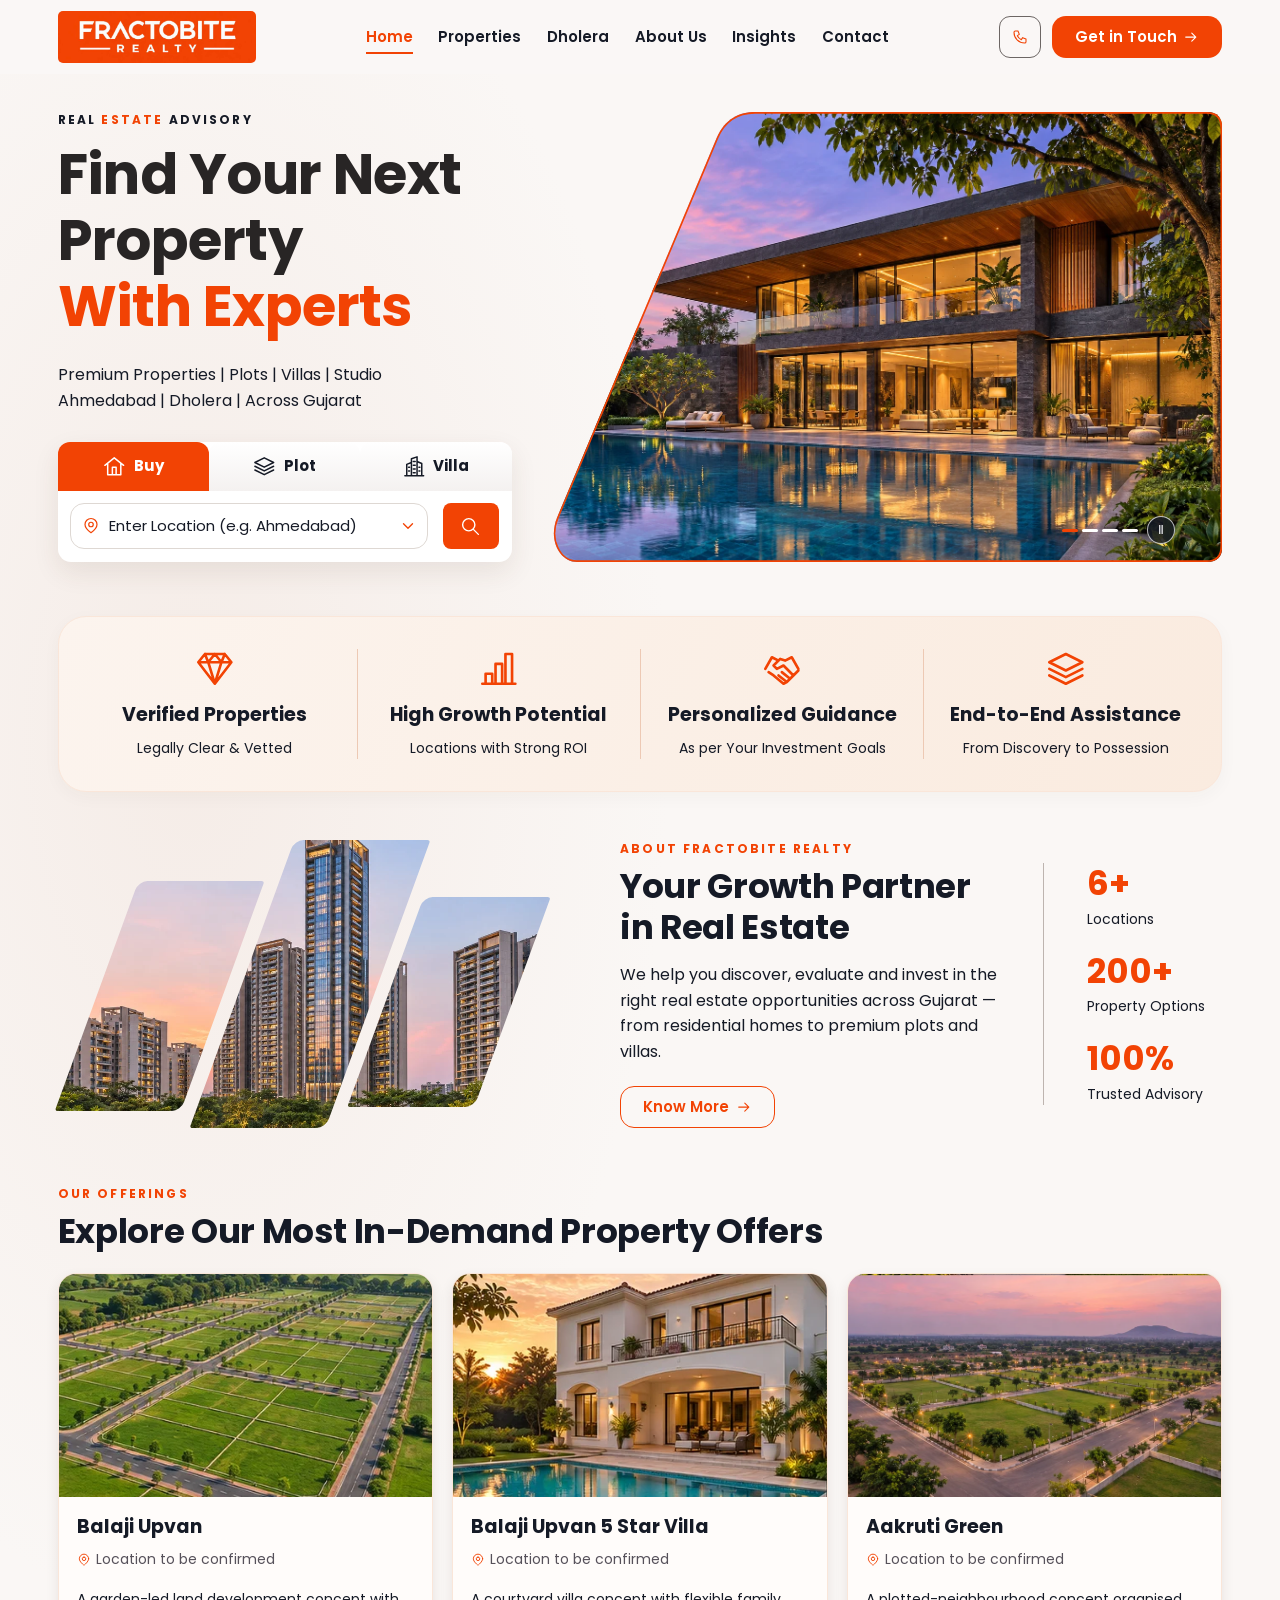
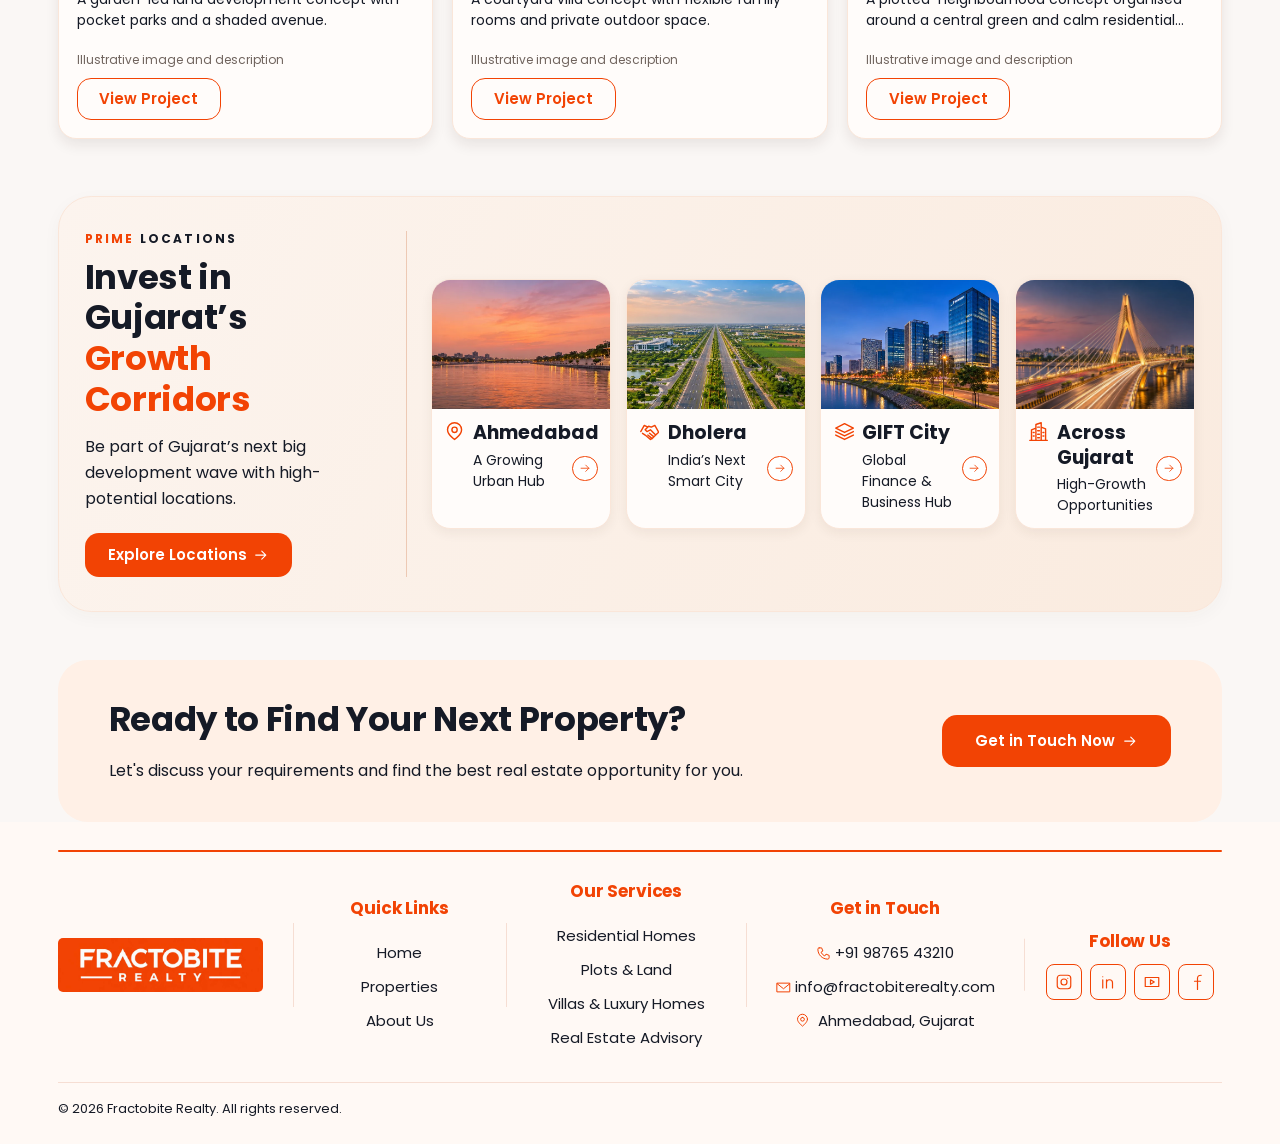
==== commit 5efcdf12: "Unify card borders and center mobile project carousel" ====
--- a/index.html
+++ b/index.html
@@ -159,6 +159,7 @@
       <div><p class="eyebrow">Our Offerings</p><h2 id="properties-title">Explore Our Most In-Demand Property Offers</h2></div>
     </div>
     <div class="property-cards" id="property-cards" aria-label="Featured projects"></div>
+    <div class="property-dots" role="group" aria-label="Featured project slides" hidden></div>
   </section>
 
   <section class="prime-locations container" id="locations" aria-labelledby="locations-title">
@@ -215,6 +216,7 @@
         </a>
       </li>
     </ul>
+    <div class="location-dots" role="group" aria-label="Prime Locations slides" hidden></div>
   </section>
 
   <section class="container contact-cta contact-cta--compact" aria-labelledby="contact-title">
--- a/style.css
+++ b/style.css
@@ -65,6 +65,7 @@
 :root {
   /* Dominant background pixel in the original logo JPEG. */
   --brand-orange: #f24304;
+  --site-card-border: #fae6d9;
   --ink: #151a26;
   --paper: #faf7f5;
   --line: #d1c8c4;
@@ -293,7 +294,7 @@
 
 /* 09. BENEFITS STRIP */
 :is(.benefits, .prime-locations) {
-  border: 1px solid #fae6d9;
+  border: 1px solid var(--site-card-border);
   background: linear-gradient(115deg, #fcf4ee, #faebdf);
   box-shadow: 0 5px 18px #46302109;
 }
@@ -361,7 +362,7 @@
 .property-cards::-webkit-scrollbar { display: none; }
 
 /* 13. HOMEPAGE PROJECT CARDS */
-.property-card { min-width: 0; display: flex; flex-direction: column; overflow: hidden; border: 1px solid #e8dcd5; border-radius: 18px; background: #fffcfa; box-shadow: 0 6px 14px #2f171316; }
+.property-card { min-width: 0; display: flex; flex-direction: column; overflow: hidden; border: 1px solid var(--site-card-border); border-radius: 18px; background: #fffcfa; box-shadow: 0 6px 14px #2f171316; }
 .property-card-image-link { display: block; overflow: hidden; }
 .property-image { width: 100%; aspect-ratio: 1.68; object-fit: cover; }
 .property-card-content { display: flex; flex: 1; flex-direction: column; align-items: flex-start; gap: 9px; padding: 18px; }
@@ -410,7 +411,7 @@
   flex-direction: column;
   height: 100%;
   overflow: hidden;
-  border: 1px solid #fff9;
+  border: 1px solid var(--site-card-border);
   border-radius: clamp(15px, 1.5vw, 22px);
   background: #fffcfa;
   color: var(--ink);
@@ -582,9 +583,13 @@
   .property-cards { grid-template-columns: repeat(2, minmax(0, 1fr)); }
 }
 @media (max-width: 767px) {
-  .property-cards { display: flex; gap: 14px; overflow-x: auto; scroll-snap-type: x mandatory; scrollbar-width: none; scroll-behavior: smooth; overscroll-behavior-inline: contain; }
-  .property-card { flex: 0 0 88%; scroll-snap-align: start; }
+  .property-cards { display: flex; gap: 12px; overflow-x: auto; scroll-snap-type: x mandatory; scroll-padding-inline: 8%; scrollbar-width: none; scroll-behavior: smooth; overscroll-behavior-inline: contain; }
+  .property-card { flex: 0 0 84%; scroll-snap-align: center; }
   .property-card-content { padding: 18px; }
+  .property-dots:not([hidden]) { display: flex; justify-content: center; gap: 2px; margin-top: 14px; }
+  .property-dots button { display: grid; place-items: center; width: 24px; height: 24px; padding: 0; border: 0; background: transparent; }
+  .property-dots button::after { content: ''; width: 7px; height: 7px; border-radius: 99px; background: #c9c4c1; }
+  .property-dots button[aria-current="true"]::after { width: 18px; background: var(--brand-orange); }
 }
 @media (max-width: 820px) {
   .menu-button { display: grid; }
@@ -764,6 +769,7 @@
 .page-intro p { max-width: 69ch; margin-top: var(--text-gap-medium); }
 .inner-page h2:not(.contact-cta h2) { font-size: var(--text-h2); }
 .filter-panel, .page-panel, .directory-card, .disclosure-list > details { border: 1px solid #e9ddd5; border-radius: 18px; background: #fffdfa; }
+.page-panel, .directory-card, .disclosure-list > details { border-color: var(--site-card-border); }
 .filter-panel { display: flex; flex-wrap: wrap; align-items: end; gap: var(--form-gap); padding: 1rem; margin-bottom: var(--text-gap-medium); }
 .filter-panel label { flex: 1 1 160px; }
 .filter-panel .filter-clear { border-color: var(--brand-orange); background: #fff; color: var(--brand-orange); }
@@ -926,7 +932,7 @@
 .offer-results { display: grid; align-content: start; gap: var(--text-gap-small); }
 .property-page .offer-view-all { min-height: 0; padding: .4em .9em; }
 .offer-grid { display: grid; grid-template-columns: repeat(3, minmax(0, 1fr)); gap: var(--text-gap-small); }
-.offer-card { --offer-title-size: var(--text-card-title); --offer-detail-size: var(--text-card-description); min-width: 0; overflow: hidden; background: #fffdfa; border: 1px solid var(--line); border-radius: 13px; box-shadow: 0 4px 12px #30251d12; }
+.offer-card { --offer-title-size: var(--text-card-title); --offer-detail-size: var(--text-card-description); min-width: 0; overflow: hidden; background: #fffdfa; border: 1px solid var(--site-card-border); border-radius: 13px; box-shadow: 0 4px 12px #30251d12; }
 .catalog-project-link { display: flex; flex-direction: column; height: 100%; }
 .catalog-project-link:focus-visible { outline-offset: -3px; }
 .catalog-category-empty { font-size: .85rem; }
@@ -1121,7 +1127,7 @@
 .market-directory { gap: clamp(5px, .55vw, 8px); }
 .market-directory > .market-entry {
   padding: 0;
-  border-color: #e8ddd7;
+  border-color: var(--site-card-border);
   border-radius: 19px;
   background: #fffcfa;
   box-shadow: 0 4px 9px #36221b13;
@@ -1176,7 +1182,7 @@
 .market-benefit-grid h3 { font-size: var(--text-card-title); letter-spacing: 0em;  line-height: var(--line-height-card); }
 
 .market-highlight-grid { display: grid; grid-template-columns: repeat(3, minmax(0, 1fr)); gap: clamp(12px, 1.65vw, 24px); }
-.market-highlight { overflow: hidden; border: 1px solid #e9ddd5; border-radius: 15px; background: #fffcfa; box-shadow: 0 4px 12px #30251d0b; }
+.market-highlight { overflow: hidden; border: 1px solid var(--site-card-border); border-radius: 15px; background: #fffcfa; box-shadow: 0 4px 12px #30251d0b; }
 .market-highlight > a { display: block; height: 100%; }
 .market-highlight > a:focus-visible { outline-offset: -3px; }
 .market-highlight img { width: 100%; height: auto; aspect-ratio: 2.75; object-fit: cover; }
@@ -1258,7 +1264,7 @@
 
 .about-services, .about-team-grid { display: grid; gap: var(--text-gap-medium); margin-top: var(--text-gap-large); }
 .about-services { grid-template-columns: repeat(4, minmax(0, 1fr)); }
-.about-service-card, .about-advantage-card, .about-team-card { border: 1px solid #f2ebe6; border-radius: 17px; background: #fffcfa; box-shadow: 0 5px 14px #30251d13; }
+.about-service-card, .about-advantage-card, .about-team-card { border: 1px solid var(--site-card-border); border-radius: 17px; background: #fffcfa; box-shadow: 0 5px 14px #30251d13; }
 .about-service-card { display: grid; align-content: center; justify-items: center; gap: 8px; min-height: clamp(87px, 8.5vw, 119px); padding: 11px 8px; text-align: center; }
 .about-service-card h3, .about-team-card h3 { font-size: var(--text-card-title); letter-spacing: 0em;  line-height: var(--line-height-card); }
 
@@ -1336,7 +1342,7 @@
   align-items: start;
   gap: clamp(11px, 1.8vw, 26px);
   padding: clamp(9px, 1vw, 14px);
-  border: 1px solid #e9ddd5;
+  border: 1px solid var(--site-card-border);
   border-radius: 18px;
   background: #fffcfa;
   box-shadow: 0 4px 12px #30251d0b;
@@ -1421,7 +1427,7 @@
 .contact-office::before { content: ''; z-index: 1; pointer-events: none; background: linear-gradient(180deg, #0d2345 0%, #0d234510 23%, transparent 48%); }
 .contact-office figcaption { position: absolute; z-index: 2; bottom: 8px; left: 10px; padding: 3px 8px; border-radius: 6px; background: #241c17e0; color: #fff; font-size: .68rem; }
 
-.contact-form-panel { border: 1px solid #f0e6df; background: linear-gradient(150deg, #fffdfa, #fdf9f6); padding: clamp(16px, 2.35vw, 33px); }
+.contact-form-panel { border: 1px solid var(--site-card-border); background: linear-gradient(150deg, #fffdfa, #fdf9f6); padding: clamp(16px, 2.35vw, 33px); }
 .contact-form-panel header { position: relative; }
 .contact-form-panel header > p { color: #4f536b; max-width: 54ch; }
 .contact-form-art { position: absolute; top: 12px; right: 9px; width: clamp(60px, 9.5vw, 135px); z-index: -1; fill: none; stroke: #d6c7bd; stroke-width: 1.2; opacity: .55; }
@@ -1661,7 +1667,7 @@
   list-style: none;
 }
 .project-icon-grid > li, .project-connectivity, .project-map, .project-related-card {
-  border: 1px solid var(--project-border);
+  border: 1px solid var(--site-card-border);
   border-radius: 13px;
   background: #fcf9f7;
   box-shadow: var(--project-shadow);
@@ -1678,7 +1684,7 @@
 .project-highlights { grid-template-columns: repeat(2, minmax(0, 1fr)); }
 .project-specifications, .project-enquiry {
   padding: clamp(13px, 1.7vw, 24px);
-  border: 1px solid var(--project-border);
+  border: 1px solid var(--site-card-border);
   border-radius: 15px;
   background: var(--project-surface);
   box-shadow: var(--project-shadow);
@@ -2072,3 +2078,55 @@
   .location-card small { grid-area: 2 / 2; font-size: 14px; }
   .location-card .circle { display: none; }
 }
+
+/* Mobile Prime Locations: center each card with matching previews on both sides. */
+@media (max-width: 767px) {
+  .prime-locations .location-options {
+    gap: 12px;
+    scroll-padding-inline: 11%;
+    scroll-behavior: smooth;
+  }
+  .prime-locations .location-options > li {
+    flex: 0 0 78%;
+    scroll-snap-align: center;
+  }
+  .prime-locations .location-card { border-radius: 20px; }
+  .prime-locations .location-card-body { min-height: 100px; }
+  .prime-locations .location-dots:not([hidden]) {
+    display: flex;
+    grid-column: 1 / -1;
+    justify-content: center;
+    align-items: center;
+    gap: 2px;
+    margin-top: -3px;
+  }
+  .location-dots button {
+    display: grid;
+    place-items: center;
+    width: 24px;
+    height: 24px;
+    padding: 0;
+    border: 0;
+    background: transparent;
+  }
+  .location-dots button::after {
+    content: '';
+    width: 7px;
+    height: 7px;
+    border-radius: 99px;
+    background: #c9c4c1;
+  }
+  .location-dots button[aria-current="true"]::after { width: 18px; background: var(--brand-orange); }
+
+  .site-footer::before { display: none; }
+  .site-footer .footer-grid { grid-template-columns: minmax(0, 1fr); gap: 30px; }
+  .site-footer .footer-grid > div { grid-column: 1; width: 100%; }
+  .site-footer .footer-grid > div:nth-child(2) { display: none; }
+  .site-footer .footer-brand { margin: 0; }
+  .site-footer .brand--footer { width: min(100%, 200px); }
+  .site-footer .footer-grid h2 { margin-bottom: 9px; }
+  .site-footer .footer-grid a:not(.brand, .social-links a),
+  .site-footer .footer-contact p { margin-top: 9px; }
+  .site-footer .footer-contact :is(a, p) { justify-content: center; text-align: center; }
+  .site-footer .footer-bottom { margin-top: 30px; }
+}
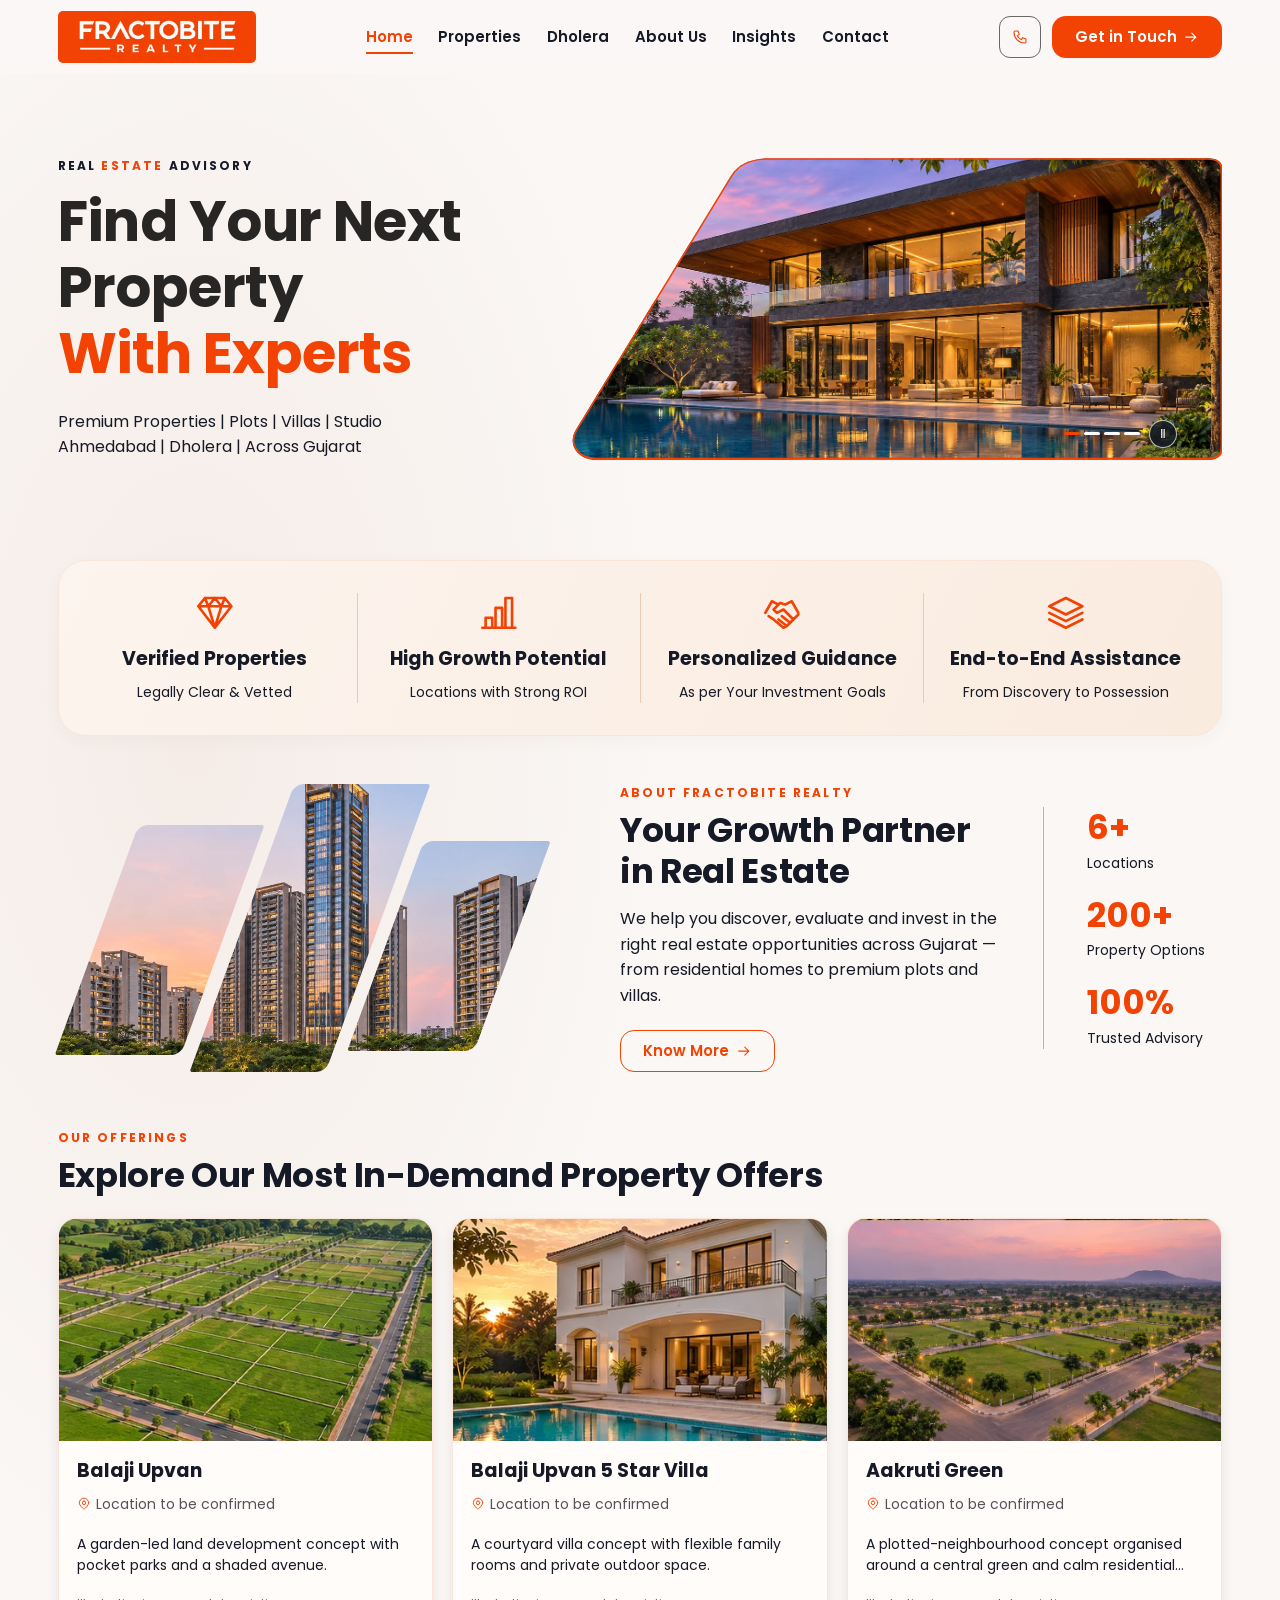
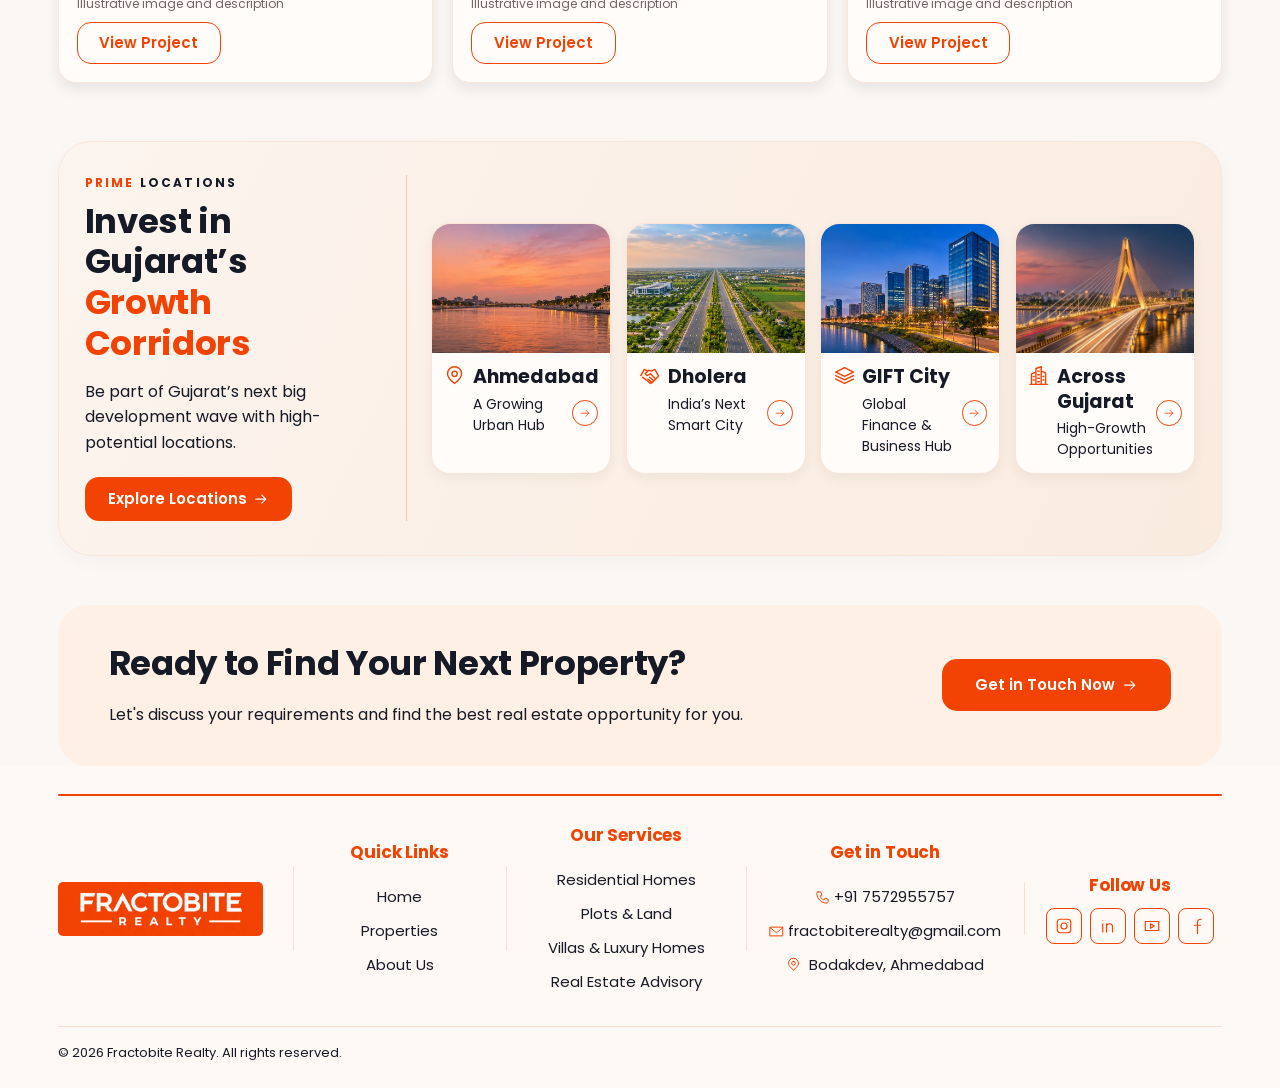
==== commit 81fd7789: "Remove homepage hero search and refine mobile footer spacing" ====
--- a/index.html
+++ b/index.html
@@ -82,32 +82,6 @@
           <button class="hero-autoplay" type="button" aria-label="Pause automatic villa photos" hidden>Ⅱ</button>
         </div>
       </div>
-      <form class="property-search" id="property-search" action="properties.html" method="get">
-        <input type="hidden" name="type" value="Buy">
-        <div class="search-tabs" role="group" aria-label="Property type">
-          <button type="button" data-type="Buy" aria-pressed="true"><svg class="icon" aria-hidden="true"><use href="#icon-home"/></svg> Buy</button>
-          <button type="button" data-type="Plot" aria-pressed="false"><svg class="icon" aria-hidden="true"><use href="#icon-layers"/></svg> Plot</button>
-          <button type="button" data-type="Villa" aria-pressed="false"><svg class="icon" aria-hidden="true"><use href="#icon-building"/></svg> Villa</button>
-        </div>
-        <div class="search-controls">
-          <label class="search-location">
-            <span class="dropdown">
-              <svg class="icon" aria-hidden="true"><use href="#icon-pin"/></svg>
-              <select name="location" aria-label="Property location" required>
-                <option value="">Enter Location (e.g. Ahmedabad)</option>
-                <option>Ahmedabad</option>
-                <option>Dholera</option>
-                <option>GIFT City</option>
-                <option>Gandhinagar</option>
-                <option>Surat</option>
-                <option>Vadodara</option>
-                <option>Across Gujarat</option>
-              </select>
-            </span>
-          </label>
-          <button class="button search-submit" type="submit" aria-label="Search properties"><svg class="icon" aria-hidden="true"><use href="#icon-search"/></svg></button>
-        </div>
-      </form>
     </div>
   </section>
 
--- a/style.css
+++ b/style.css
@@ -225,13 +225,12 @@
 /* 06. HERO */
 .hero, .dholera-hero {
   --hero-copy-width: min(36.96vw, 541.8px);
-  /* Account for the homepage search panel's 96% width when setting clearance. */
-  --hero-column-gap: calc(clamp(32px, 3vw, 40px) - var(--hero-copy-width) * .04);
+  --hero-column-gap: clamp(32px, 3vw, 40px);
 }
 .hero-inner {
   display: grid;
   grid-template-columns: var(--hero-copy-width) minmax(0, 1fr);
-  grid-template-areas: 'copy visual' 'search visual';
+  grid-template-areas: 'copy visual';
   column-gap: var(--hero-column-gap);
   align-content: center;
   min-height: clamp(365px, 35.8vw, 515px);
@@ -281,17 +280,6 @@
 .hero-autoplay::after { display: none; }
 .hero-dots .hero-autoplay[hidden] { display: none; }
 
-/* 08. SEARCH INTERFACE */
-.property-search { grid-area: search; position: relative; z-index: 1; align-self: start; width: 96%; margin-top: var(--text-gap-section); border-radius: 13px; background: #fff; box-shadow: 0 10px 27px #46302118; }
-.search-tabs { display: grid; grid-template-columns: repeat(3, 1fr); }
-.search-tabs button { display: flex; align-items: center; justify-content: center; gap: .55em; border: 0; border-radius: 12px 12px 0 0; background: linear-gradient(#fff, #f4f1f0); padding: .88em .15em; font-size: var(--text-button); line-height: var(--button-line-height); font-weight: var(--weight-bold); }
-.search-tabs .icon { font-size: 1.5em; }
-.search-tabs button[aria-pressed="true"] { color: #fff; background: var(--brand-orange); }
-.search-controls { display: flex; gap: var(--text-gap-medium); padding: clamp(8px, 1vw, 14px); }
-.search-location { flex: 1; min-width: 0; }
-.search-submit { border-radius: 8px; padding: .55em 1.1em; }
-.search-submit .icon { font-size: 1.4em; }
-
 /* 09. BENEFITS STRIP */
 :is(.benefits, .prime-locations) {
   border: 1px solid var(--site-card-border);
@@ -498,8 +486,13 @@
   .contact-cta h2 { font-size: var(--text-h2); }
   .contact-cta p { font-size: var(--text-body); }
   .contact-cta > .button { justify-self: start; max-width: 100%; }
-  #contact-title, #contact-title + p { text-align: center; }
-  .contact-cta:has(#contact-title) > .button { justify-self: center; }
+}
+@media (max-width: 767px) {
+  .contact-cta { gap: 0; padding: 30px 23px; text-align: center; }
+  .contact-cta > div { display: flex; flex-direction: column; align-items: center; min-width: 0; }
+  .contact-cta h2 { max-width: 100%; font-size: clamp(24px, 6.5vw, 28px); line-height: 1.25; overflow-wrap: normal; }
+  .contact-cta p { max-width: 42ch; margin-top: 18px; font-size: clamp(15px, 4vw, 16px); line-height: 1.6; }
+  .contact-cta > .button { justify-self: center; margin-top: 25px; padding: 14px 26px; text-align: center; }
 }
 
 /* 16. FOOTER */
@@ -547,6 +540,7 @@
 .footer-grid h2 { color: var(--brand-orange); font-size: var(--text-footer-heading); line-height: var(--subheading-line-height); margin-bottom: 12px; }
 .footer-grid a:not(.brand, .social-links a), .footer-contact p { display: block; margin-top: 10px; overflow-wrap: anywhere; }
 .footer-grid a:not(.brand, .social-links a):hover { color: var(--brand-orange); text-decoration: underline; }
+.footer-services .icon { display: none; }
 .footer-contact :is(a, p):not(.brand) { display: flex; align-items: baseline; gap: 8px; max-width: 100%; }
 .footer-contact span { min-width: 0; }
 .footer-contact .icon { color: var(--brand-orange); align-self: center; }
@@ -692,14 +686,13 @@
 
   .hero {
     --mobile-hero-gap: clamp(12px, 3.6vw, 24px);
-    --mobile-hero-rounding: clamp(16px, 4.2vw, 28px);
   }
 
   .hero-inner {
     width: 96%;
     min-height: 0;
     grid-template-columns: minmax(0, 1fr);
-    grid-template-areas: 'copy' 'visual' 'search';
+    grid-template-areas: 'copy' 'visual';
     row-gap: var(--mobile-hero-gap);
     padding-block: clamp(17px, 5vw, 29px) 0;
   }
@@ -725,22 +718,6 @@
   .hero-dots button[aria-pressed="true"]::after { box-shadow: 0 0 0 1px #fff; background: var(--brand-orange); }
   .hero-dots .hero-autoplay { width: 25px; min-height: 25px; margin-left: 3px; }
 
-  .property-search { width: 94.5%; margin: 0 auto; border-radius: var(--mobile-hero-rounding); }
-  .search-tabs { border-radius: var(--mobile-hero-rounding) var(--mobile-hero-rounding) 0 0; background: #f7f5f4; }
-  .search-tabs button {
-    min-height: 42px;
-    border-radius: 0;
-    gap: clamp(4px, 1.5vw, 10px);
-    font-size: var(--text-button);
-  }
-  .search-tabs button + button { border-left: 1px solid #ebe7e5; }
-  .search-tabs button:first-child { border-top-left-radius: var(--mobile-hero-rounding); }
-  .search-tabs button:last-child { border-top-right-radius: var(--mobile-hero-rounding); }
-  .search-tabs button[aria-pressed="true"] { background: var(--brand-orange); border-top-left-radius: 12px; border-top-right-radius: 12px; }
-  .search-tabs button:first-child[aria-pressed="true"] { border-top-left-radius: var(--mobile-hero-rounding); }
-  .search-tabs button:last-child[aria-pressed="true"] { border-top-right-radius: var(--mobile-hero-rounding); }
-  .search-controls { gap: clamp(7px, 2.2vw, 13px); padding: clamp(8px, 2vw, 13px); }
-  .search-submit { min-width: 44px; min-height: 44px; border-radius: 9px; padding: 0; font-size: var(--text-button); }
 }
 
 /* Remaining mobile layout */
@@ -1430,7 +1407,6 @@
 .contact-form-panel { border: 1px solid var(--site-card-border); background: linear-gradient(150deg, #fffdfa, #fdf9f6); padding: clamp(16px, 2.35vw, 33px); }
 .contact-form-panel header { position: relative; }
 .contact-form-panel header > p { color: #4f536b; max-width: 54ch; }
-.contact-form-art { position: absolute; top: 12px; right: 9px; width: clamp(60px, 9.5vw, 135px); z-index: -1; fill: none; stroke: #d6c7bd; stroke-width: 1.2; opacity: .55; }
 
 .contact-page .enquiry-form { grid-template-columns: repeat(2, minmax(0, 1fr)); gap: var(--form-gap); margin-top: var(--text-gap-section); }
 .contact-page .enquiry-form label { min-width: 0; font-size: var(--text-form-label); }
@@ -1457,29 +1433,12 @@
   box-shadow: 0 7px 13px #e747002c;
 }
 
-.contact-benefits {
-  display: grid;
-  grid-template-columns: 31% minmax(0, 1fr);
-  align-items: center;
-  margin-block: var(--section-gap) var(--text-gap-large);
-  padding: clamp(13px, 1.65vw, 23px) clamp(15px, 3.65vw, 49px);
-  border-radius: 19px;
-  background: linear-gradient(32deg, #fae3d4 8%, transparent 8%), linear-gradient(145deg, #fcf1e9, #faede4);
-}
-.contact-benefits h2 { font-size: var(--text-h2); }
-.contact-benefits ul { display: grid; grid-template-columns: repeat(3, minmax(0, 1fr)); list-style: none; margin: 0; padding: 0; }
-.contact-benefits li { display: grid; justify-items: center; text-align: center; align-content: center; gap: 6px; padding: 4px 7px; border-inline-start: 1px solid #eea47b; }
-.contact-benefits li > .icon { color: var(--brand-orange); font-size: clamp(1.4rem, 3.6vw, 2.8rem); }
-.contact-benefits h3 { font-size: var(--text-card-title); letter-spacing: 0em;  line-height: var(--line-height-card); }
-
 @media (max-width: 767px) {
   .contact-layout { grid-template-columns: minmax(0, 1fr); }
   .contact-info-copy { padding-inline: clamp(16px, 5vw, 30px); }
   .contact-office { flex: none; aspect-ratio: 1.65; min-height: 0; }
   .contact-form-panel { padding: clamp(15px, 4.5vw, 23px); }
   .contact-page .enquiry-form { grid-template-columns: minmax(0, 1fr); }
-  .contact-benefits { grid-template-columns: minmax(0, 1fr); gap: 12px; }
-  .contact-benefits li:first-child { border-inline-start: 0; }
 }
 @media (max-width: 650px) {
   .contact-hero .market-hero-photo { object-position: 80% center; }
@@ -1964,7 +1923,7 @@
     .site-nav.is-open { animation: motion-rise var(--motion-duration) var(--motion-ease); }
   }
 
-  :is(.button, .circle, .search-tabs button, .site-nav a, .location-card, .phone-button, .menu-button, .social-links a, .social-links button, .text-link, summary) {
+  :is(.button, .circle, .site-nav a, .location-card, .phone-button, .menu-button, .social-links a, .social-links button, .text-link, summary) {
     transition-property: color, background-color, border-color, box-shadow, filter;
     transition-duration: var(--motion-duration);
     transition-timing-function: var(--motion-ease);
@@ -2028,8 +1987,6 @@
   .location-card strong { grid-area: 1 / 2 / 2 / 4; align-self: center; min-width: 0; font-size: 16px; line-height: 1.25; letter-spacing: 0; overflow-wrap: normal; }
   .location-card small { grid-area: 2 / 1 / 3 / 3; font-size: 13px; line-height: 1.4; }
   .location-card .circle { grid-area: 2 / 3; justify-self: end; align-self: center; width: 28px; height: 28px; color: var(--brand-orange); border: 1px solid var(--brand-orange); background: #fff; }
-  .contact-cta:not(.contact-cta--compact) { text-align: center; }
-  .contact-cta:not(.contact-cta--compact) > .button { justify-self: center; }
   .footer-grid { grid-template-columns: repeat(2, minmax(0, 1fr)); gap: 24px 16px; }
   .footer-grid > .footer-brand, .footer-grid > .footer-contact, .footer-grid > :last-child { grid-column: 1 / -1; }
   .footer-brand { display: flex; flex-direction: column; align-items: center; text-align: center; margin-bottom: 4px; }
@@ -2125,8 +2082,75 @@
   .site-footer .footer-brand { margin: 0; }
   .site-footer .brand--footer { width: min(100%, 200px); }
   .site-footer .footer-grid h2 { margin-bottom: 9px; }
+  .site-footer .footer-grid > div:last-child h2 { margin-bottom: 22px; }
   .site-footer .footer-grid a:not(.brand, .social-links a),
   .site-footer .footer-contact p { margin-top: 9px; }
   .site-footer .footer-contact :is(a, p) { justify-content: center; text-align: center; }
   .site-footer .footer-bottom { margin-top: 30px; }
-}
+
+  .site-footer .footer-grid { gap: 0; }
+  .site-footer .footer-brand,
+  .site-footer .footer-grid > div:nth-child(3),
+  .site-footer .footer-contact,
+  .site-footer .footer-grid > div:last-child { padding-block: 24px; }
+  .site-footer .footer-brand { border-top: 1px solid rgba(255, 69, 0, .18); border-bottom: 1px solid rgba(255, 69, 0, .18); }
+  .site-footer .footer-grid > div:nth-child(3),
+  .site-footer .footer-contact { border-bottom: 1px solid rgba(255, 69, 0, .18); }
+  .site-footer .footer-contact { align-items: stretch; text-align: left; }
+  .site-footer .footer-contact h2 { align-self: center; text-align: center; }
+  .site-footer .footer-grid > .footer-contact > :is(a, p) {
+    display: grid;
+    grid-template-columns: 20px minmax(0, 1fr);
+    align-items: center;
+    justify-content: initial;
+    gap: 14px;
+    width: min(100%, 320px);
+    margin: 0 auto;
+    padding-block: 9px;
+    text-align: left;
+    line-height: 1.55;
+  }
+  .site-footer .footer-grid > .footer-contact > :is(a, p) + :is(a, p) { margin-top: 4px; }
+  .site-footer .footer-contact .icon { width: 19px; height: 19px; justify-self: center; }
+  .site-footer .footer-contact span { min-width: 0; overflow-wrap: anywhere; }
+  .site-footer .footer-grid > :is(.footer-services, .footer-contact) { align-items: stretch; }
+  .site-footer .footer-grid > :is(.footer-services, .footer-contact) h2 { align-self: center; margin-bottom: 15px; font-size: 19px; }
+  .site-footer .footer-grid > div:last-child { padding-bottom: 0; }
+  .site-footer .footer-bottom { margin-top: 24px; }
+  .site-footer .footer-grid > .footer-services > .footer-detail-row,
+  .site-footer .footer-grid > .footer-contact > :is(a, p) {
+    display: grid;
+    grid-template-columns: 24px 1px minmax(0, 1fr);
+    align-items: center;
+    column-gap: 18px;
+    width: min(100%, 320px);
+    min-height: 24px;
+    margin-inline: auto;
+    padding: 0;
+    text-align: left;
+    font-size: 15px;
+    font-weight: 400;
+    line-height: 1.55;
+  }
+  .site-footer .footer-grid > .footer-services > .footer-detail-row::before,
+  .site-footer .footer-grid > .footer-contact > :is(a, p)::before {
+    content: '';
+    grid-column: 2;
+    grid-row: 1;
+    width: 1px;
+    height: 22px;
+    background: var(--brand-orange);
+  }
+  .site-footer .footer-grid > .footer-services > .footer-detail-row + .footer-detail-row,
+  .site-footer .footer-grid > .footer-contact > :is(a, p) + :is(a, p) { margin-top: 16px; }
+  .site-footer .footer-grid > :is(.footer-services, .footer-contact) :is(a, p) > .icon {
+    display: block;
+    grid-column: 1;
+    grid-row: 1;
+    width: 20px;
+    height: 20px;
+    justify-self: center;
+    color: var(--brand-orange);
+  }
+  .site-footer .footer-grid > :is(.footer-services, .footer-contact) :is(a, p) > span { grid-column: 3; grid-row: 1; min-width: 0; overflow-wrap: anywhere; }
+}
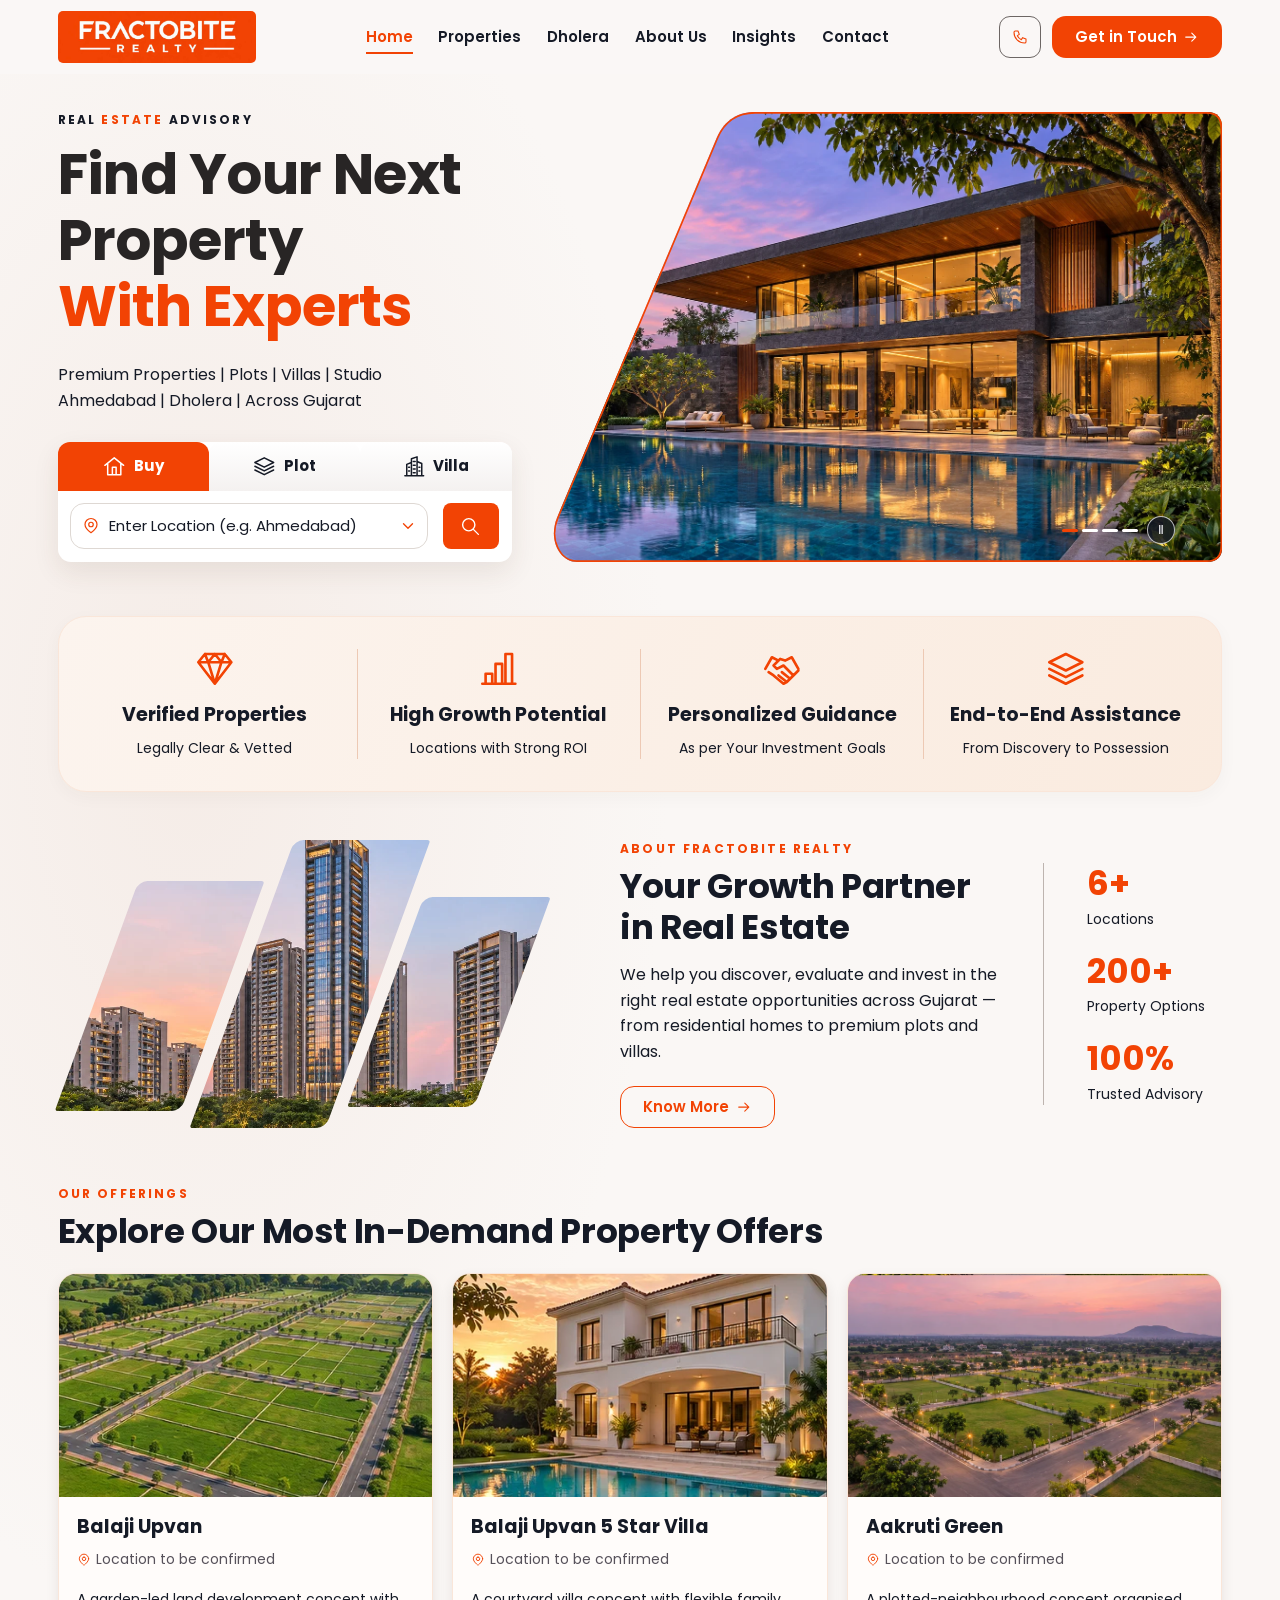
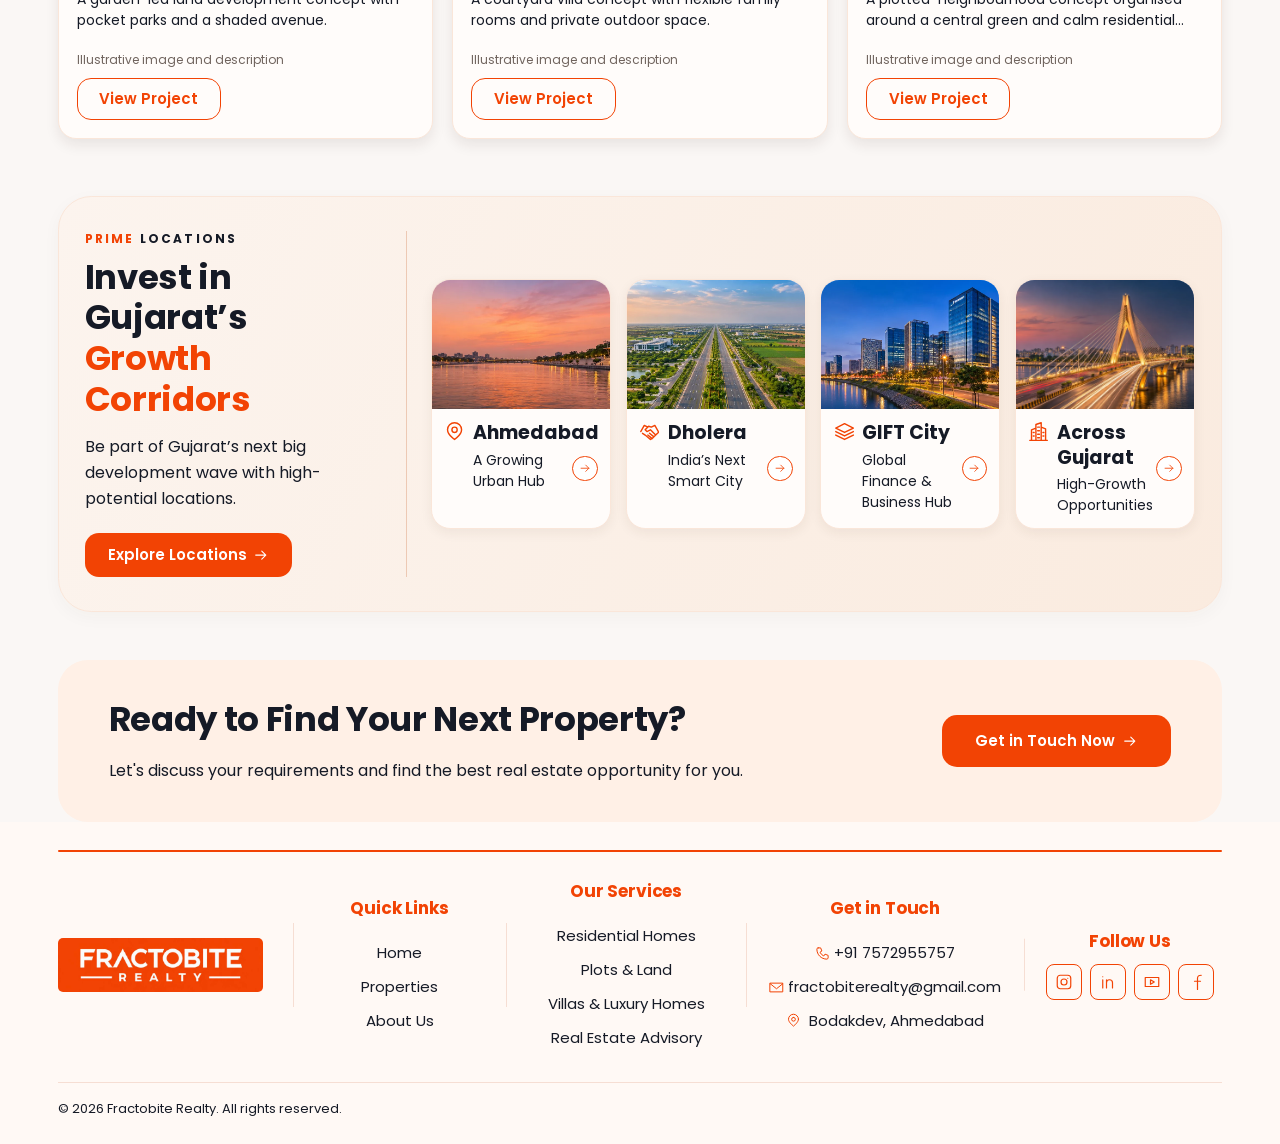
==== commit b77f49d0: "Restore complete website snapshot from 8383d5a" ====
--- a/index.html
+++ b/index.html
@@ -82,6 +82,32 @@
           <button class="hero-autoplay" type="button" aria-label="Pause automatic villa photos" hidden>Ⅱ</button>
         </div>
       </div>
+      <form class="property-search" id="property-search" action="properties.html" method="get">
+        <input type="hidden" name="type" value="Buy">
+        <div class="search-tabs" role="group" aria-label="Property type">
+          <button type="button" data-type="Buy" aria-pressed="true"><svg class="icon" aria-hidden="true"><use href="#icon-home"/></svg> Buy</button>
+          <button type="button" data-type="Plot" aria-pressed="false"><svg class="icon" aria-hidden="true"><use href="#icon-layers"/></svg> Plot</button>
+          <button type="button" data-type="Villa" aria-pressed="false"><svg class="icon" aria-hidden="true"><use href="#icon-building"/></svg> Villa</button>
+        </div>
+        <div class="search-controls">
+          <label class="search-location">
+            <span class="dropdown">
+              <svg class="icon" aria-hidden="true"><use href="#icon-pin"/></svg>
+              <select name="location" aria-label="Property location" required>
+                <option value="">Enter Location (e.g. Ahmedabad)</option>
+                <option>Ahmedabad</option>
+                <option>Dholera</option>
+                <option>GIFT City</option>
+                <option>Gandhinagar</option>
+                <option>Surat</option>
+                <option>Vadodara</option>
+                <option>Across Gujarat</option>
+              </select>
+            </span>
+          </label>
+          <button class="button search-submit" type="submit" aria-label="Search properties"><svg class="icon" aria-hidden="true"><use href="#icon-search"/></svg></button>
+        </div>
+      </form>
     </div>
   </section>
 
--- a/style.css
+++ b/style.css
@@ -225,12 +225,13 @@
 /* 06. HERO */
 .hero, .dholera-hero {
   --hero-copy-width: min(36.96vw, 541.8px);
-  --hero-column-gap: clamp(32px, 3vw, 40px);
+  /* Account for the homepage search panel's 96% width when setting clearance. */
+  --hero-column-gap: calc(clamp(32px, 3vw, 40px) - var(--hero-copy-width) * .04);
 }
 .hero-inner {
   display: grid;
   grid-template-columns: var(--hero-copy-width) minmax(0, 1fr);
-  grid-template-areas: 'copy visual';
+  grid-template-areas: 'copy visual' 'search visual';
   column-gap: var(--hero-column-gap);
   align-content: center;
   min-height: clamp(365px, 35.8vw, 515px);
@@ -280,6 +281,17 @@
 .hero-autoplay::after { display: none; }
 .hero-dots .hero-autoplay[hidden] { display: none; }
 
+/* 08. SEARCH INTERFACE */
+.property-search { grid-area: search; position: relative; z-index: 1; align-self: start; width: 96%; margin-top: var(--text-gap-section); border-radius: 13px; background: #fff; box-shadow: 0 10px 27px #46302118; }
+.search-tabs { display: grid; grid-template-columns: repeat(3, 1fr); }
+.search-tabs button { display: flex; align-items: center; justify-content: center; gap: .55em; border: 0; border-radius: 12px 12px 0 0; background: linear-gradient(#fff, #f4f1f0); padding: .88em .15em; font-size: var(--text-button); line-height: var(--button-line-height); font-weight: var(--weight-bold); }
+.search-tabs .icon { font-size: 1.5em; }
+.search-tabs button[aria-pressed="true"] { color: #fff; background: var(--brand-orange); }
+.search-controls { display: flex; gap: var(--text-gap-medium); padding: clamp(8px, 1vw, 14px); }
+.search-location { flex: 1; min-width: 0; }
+.search-submit { border-radius: 8px; padding: .55em 1.1em; }
+.search-submit .icon { font-size: 1.4em; }
+
 /* 09. BENEFITS STRIP */
 :is(.benefits, .prime-locations) {
   border: 1px solid var(--site-card-border);
@@ -686,13 +698,14 @@
 
   .hero {
     --mobile-hero-gap: clamp(12px, 3.6vw, 24px);
+    --mobile-hero-rounding: clamp(16px, 4.2vw, 28px);
   }
 
   .hero-inner {
     width: 96%;
     min-height: 0;
     grid-template-columns: minmax(0, 1fr);
-    grid-template-areas: 'copy' 'visual';
+    grid-template-areas: 'copy' 'visual' 'search';
     row-gap: var(--mobile-hero-gap);
     padding-block: clamp(17px, 5vw, 29px) 0;
   }
@@ -718,6 +731,22 @@
   .hero-dots button[aria-pressed="true"]::after { box-shadow: 0 0 0 1px #fff; background: var(--brand-orange); }
   .hero-dots .hero-autoplay { width: 25px; min-height: 25px; margin-left: 3px; }
 
+  .property-search { width: 94.5%; margin: 0 auto; border-radius: var(--mobile-hero-rounding); }
+  .search-tabs { border-radius: var(--mobile-hero-rounding) var(--mobile-hero-rounding) 0 0; background: #f7f5f4; }
+  .search-tabs button {
+    min-height: 42px;
+    border-radius: 0;
+    gap: clamp(4px, 1.5vw, 10px);
+    font-size: var(--text-button);
+  }
+  .search-tabs button + button { border-left: 1px solid #ebe7e5; }
+  .search-tabs button:first-child { border-top-left-radius: var(--mobile-hero-rounding); }
+  .search-tabs button:last-child { border-top-right-radius: var(--mobile-hero-rounding); }
+  .search-tabs button[aria-pressed="true"] { background: var(--brand-orange); border-top-left-radius: 12px; border-top-right-radius: 12px; }
+  .search-tabs button:first-child[aria-pressed="true"] { border-top-left-radius: var(--mobile-hero-rounding); }
+  .search-tabs button:last-child[aria-pressed="true"] { border-top-right-radius: var(--mobile-hero-rounding); }
+  .search-controls { gap: clamp(7px, 2.2vw, 13px); padding: clamp(8px, 2vw, 13px); }
+  .search-submit { min-width: 44px; min-height: 44px; border-radius: 9px; padding: 0; font-size: var(--text-button); }
 }
 
 /* Remaining mobile layout */
@@ -1923,7 +1952,7 @@
     .site-nav.is-open { animation: motion-rise var(--motion-duration) var(--motion-ease); }
   }
 
-  :is(.button, .circle, .site-nav a, .location-card, .phone-button, .menu-button, .social-links a, .social-links button, .text-link, summary) {
+  :is(.button, .circle, .search-tabs button, .site-nav a, .location-card, .phone-button, .menu-button, .social-links a, .social-links button, .text-link, summary) {
     transition-property: color, background-color, border-color, box-shadow, filter;
     transition-duration: var(--motion-duration);
     transition-timing-function: var(--motion-ease);
@@ -2082,7 +2111,6 @@
   .site-footer .footer-brand { margin: 0; }
   .site-footer .brand--footer { width: min(100%, 200px); }
   .site-footer .footer-grid h2 { margin-bottom: 9px; }
-  .site-footer .footer-grid > div:last-child h2 { margin-bottom: 22px; }
   .site-footer .footer-grid a:not(.brand, .social-links a),
   .site-footer .footer-contact p { margin-top: 9px; }
   .site-footer .footer-contact :is(a, p) { justify-content: center; text-align: center; }
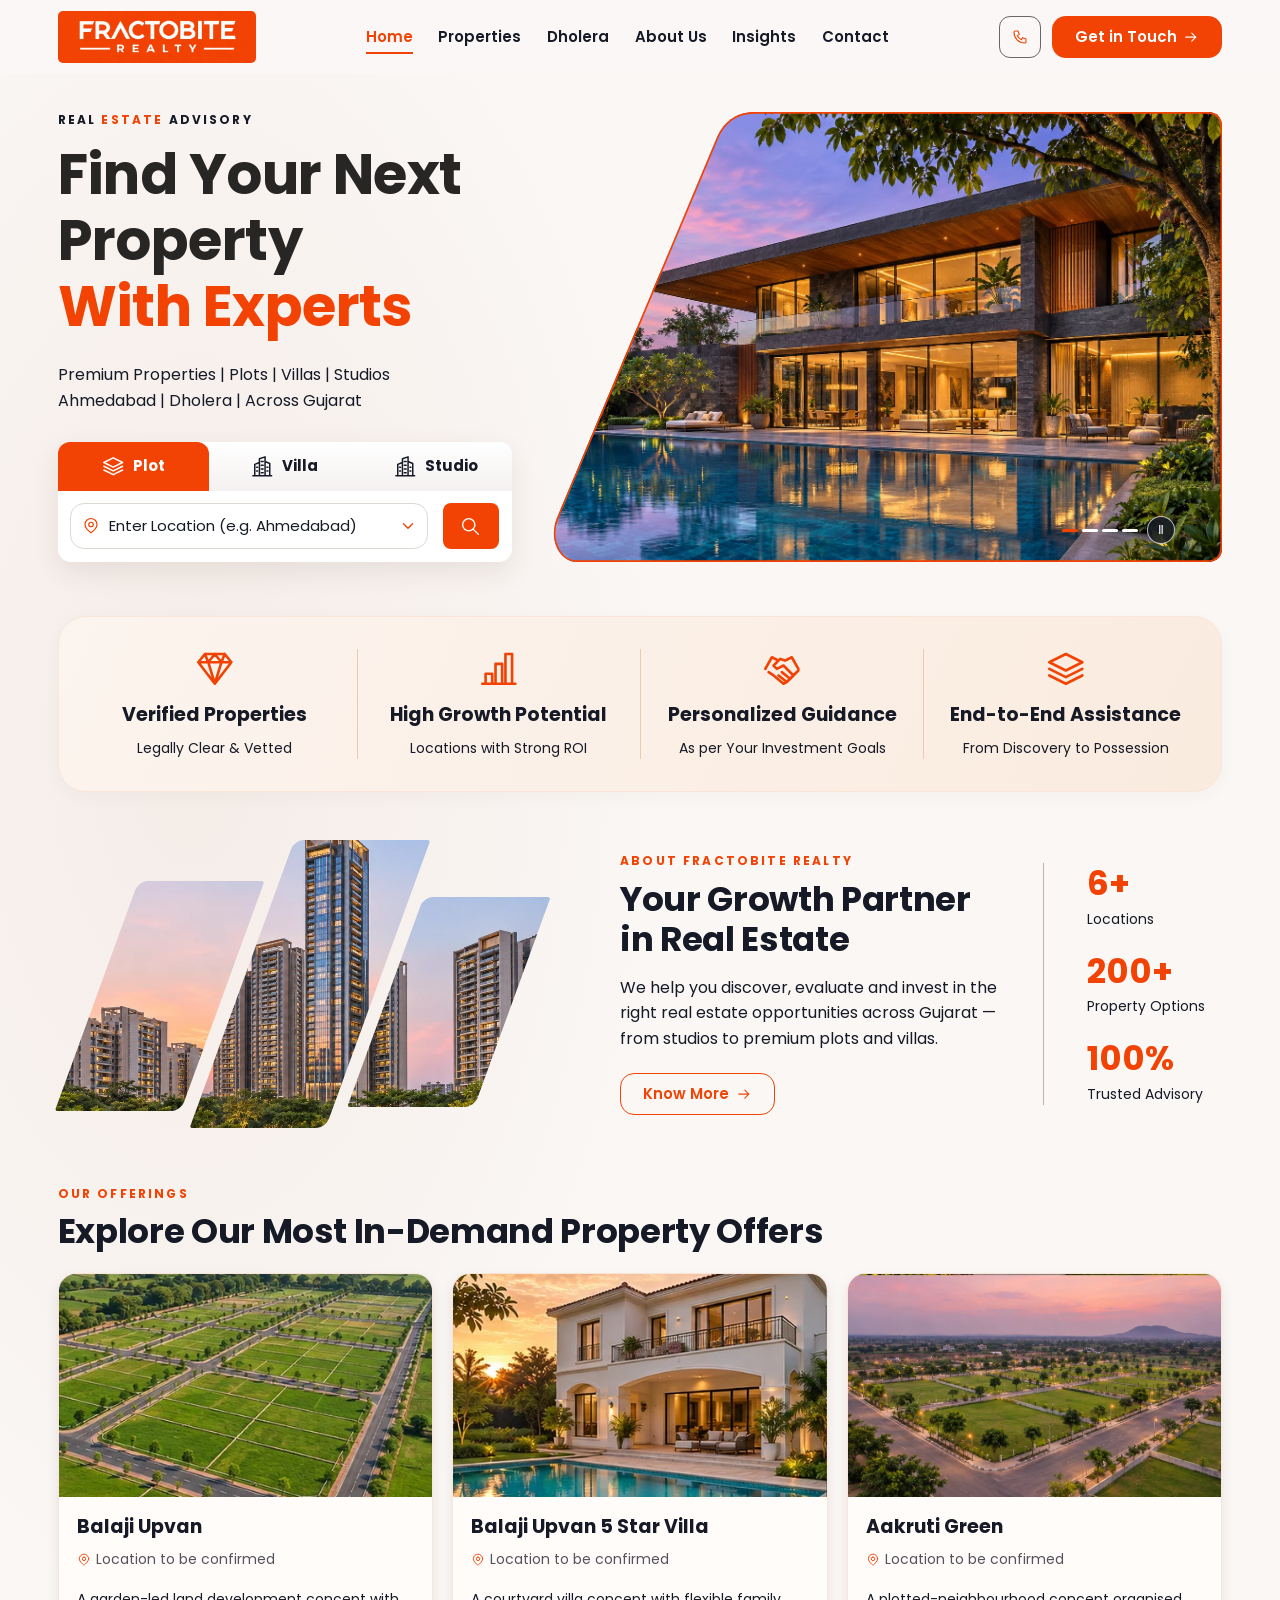
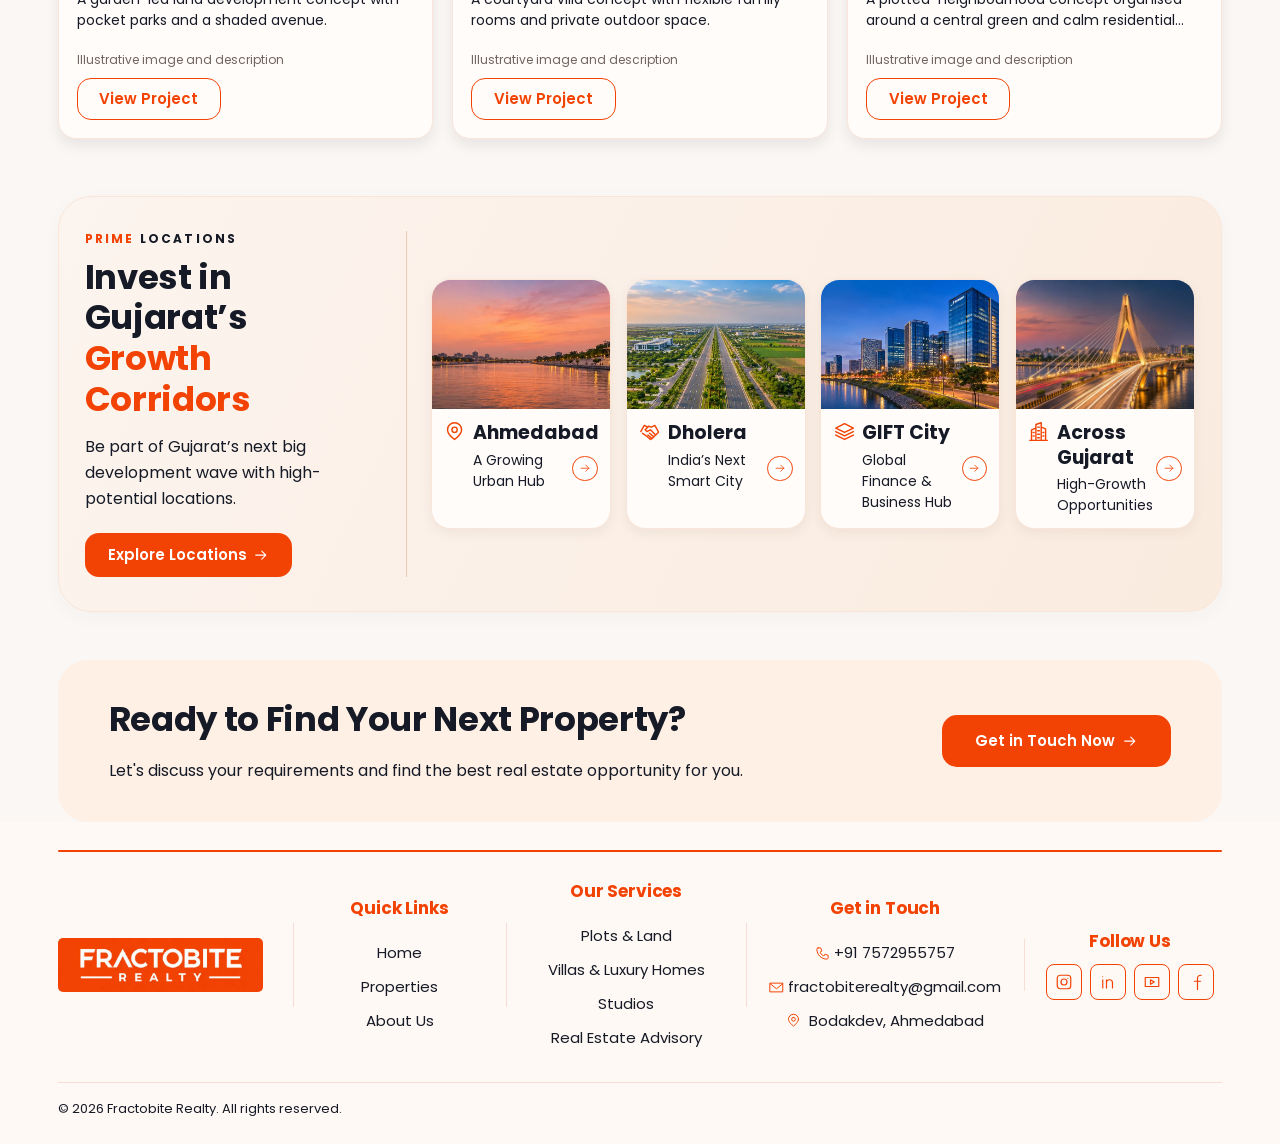
==== commit 0dbd52db: "Replace residential category with studio demo projects" ====
--- a/index.html
+++ b/index.html
@@ -3,7 +3,7 @@
 <head>
   <meta charset="utf-8">
   <meta name="viewport" content="width=device-width, initial-scale=1">
-  <meta name="description" content="Explore residential properties, premium plots and luxury villas in Ahmedabad, Dholera and across Gujarat with Fractobite Realty.">
+  <meta name="description" content="Explore studios, premium plots and luxury villas in Ahmedabad, Dholera and across Gujarat with Fractobite Realty.">
   <title>Fractobite Realty | Real Estate Advisory in Gujarat</title>
   <link rel="icon" type="image/jpeg" href="assets/logo/fractobite-official.jpg">
   <link rel="preload" href="assets/fonts/poppins-400.woff2" as="font" type="font/woff2" crossorigin>
@@ -60,7 +60,7 @@
       <div class="hero-copy motion-intro">
         <p class="eyebrow hero-eyebrow">Real <span>Estate</span> Advisory</p>
         <h1 class="hero-heading" id="hero-title">Find Your Next<br>Property<br><span>With Experts</span></h1>
-        <p class="hero-description">Premium Properties | Plots | Villas | Studio<br>Ahmedabad | Dholera | Across Gujarat</p>
+        <p class="hero-description">Premium Properties | Plots | Villas | Studios<br>Ahmedabad | Dholera | Across Gujarat</p>
       </div>
       <div class="hero-visual hero-media">
         <img class="hero-image" src="assets/hero/villa-1.webp" alt="Contemporary villa with a reflecting pool at dusk" fetchpriority="high">
@@ -83,11 +83,11 @@
         </div>
       </div>
       <form class="property-search" id="property-search" action="properties.html" method="get">
-        <input type="hidden" name="type" value="Buy">
+        <input type="hidden" name="type" value="Plot">
         <div class="search-tabs" role="group" aria-label="Property type">
-          <button type="button" data-type="Buy" aria-pressed="true"><svg class="icon" aria-hidden="true"><use href="#icon-home"/></svg> Buy</button>
-          <button type="button" data-type="Plot" aria-pressed="false"><svg class="icon" aria-hidden="true"><use href="#icon-layers"/></svg> Plot</button>
+          <button type="button" data-type="Plot" aria-pressed="true"><svg class="icon" aria-hidden="true"><use href="#icon-layers"/></svg> Plot</button>
           <button type="button" data-type="Villa" aria-pressed="false"><svg class="icon" aria-hidden="true"><use href="#icon-building"/></svg> Villa</button>
+          <button type="button" data-type="Studio" aria-pressed="false"><svg class="icon" aria-hidden="true"><use href="#icon-building"/></svg> Studio</button>
         </div>
         <div class="search-controls">
           <label class="search-location">
@@ -143,7 +143,7 @@
     <div class="about-copy">
       <p class="eyebrow">About Fractobite Realty</p>
       <h2 id="about-title">Your Growth Partner<br>in Real Estate</h2>
-      <p>We help you discover, evaluate and invest in the right real estate opportunities across Gujarat — from residential homes to premium plots and villas.</p>
+      <p>We help you discover, evaluate and invest in the right real estate opportunities across Gujarat — from studios to premium plots and villas.</p>
       <a class="button button--outline" href="about.html">Know More <svg class="icon" aria-hidden="true"><use href="#icon-arrow"/></svg></a>
     </div>
     <!-- Reference marketing figures for the demo. -->
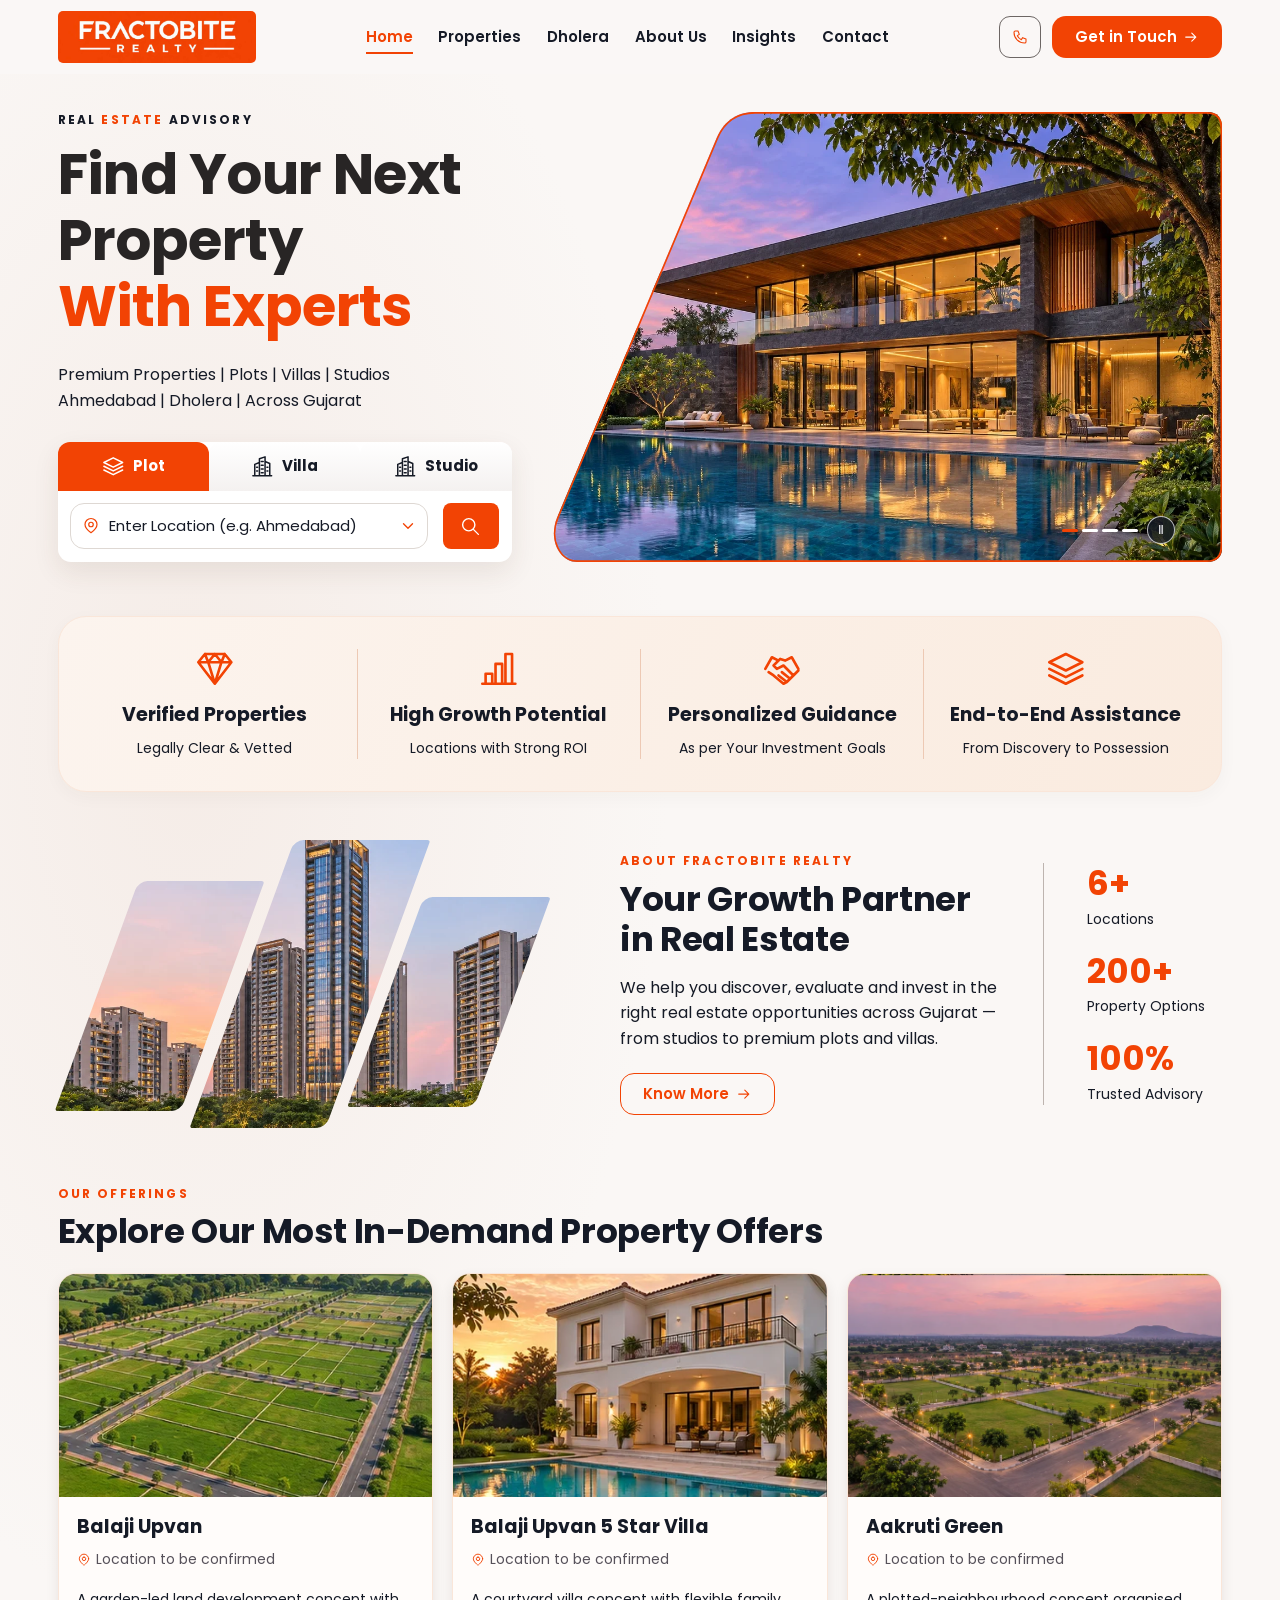
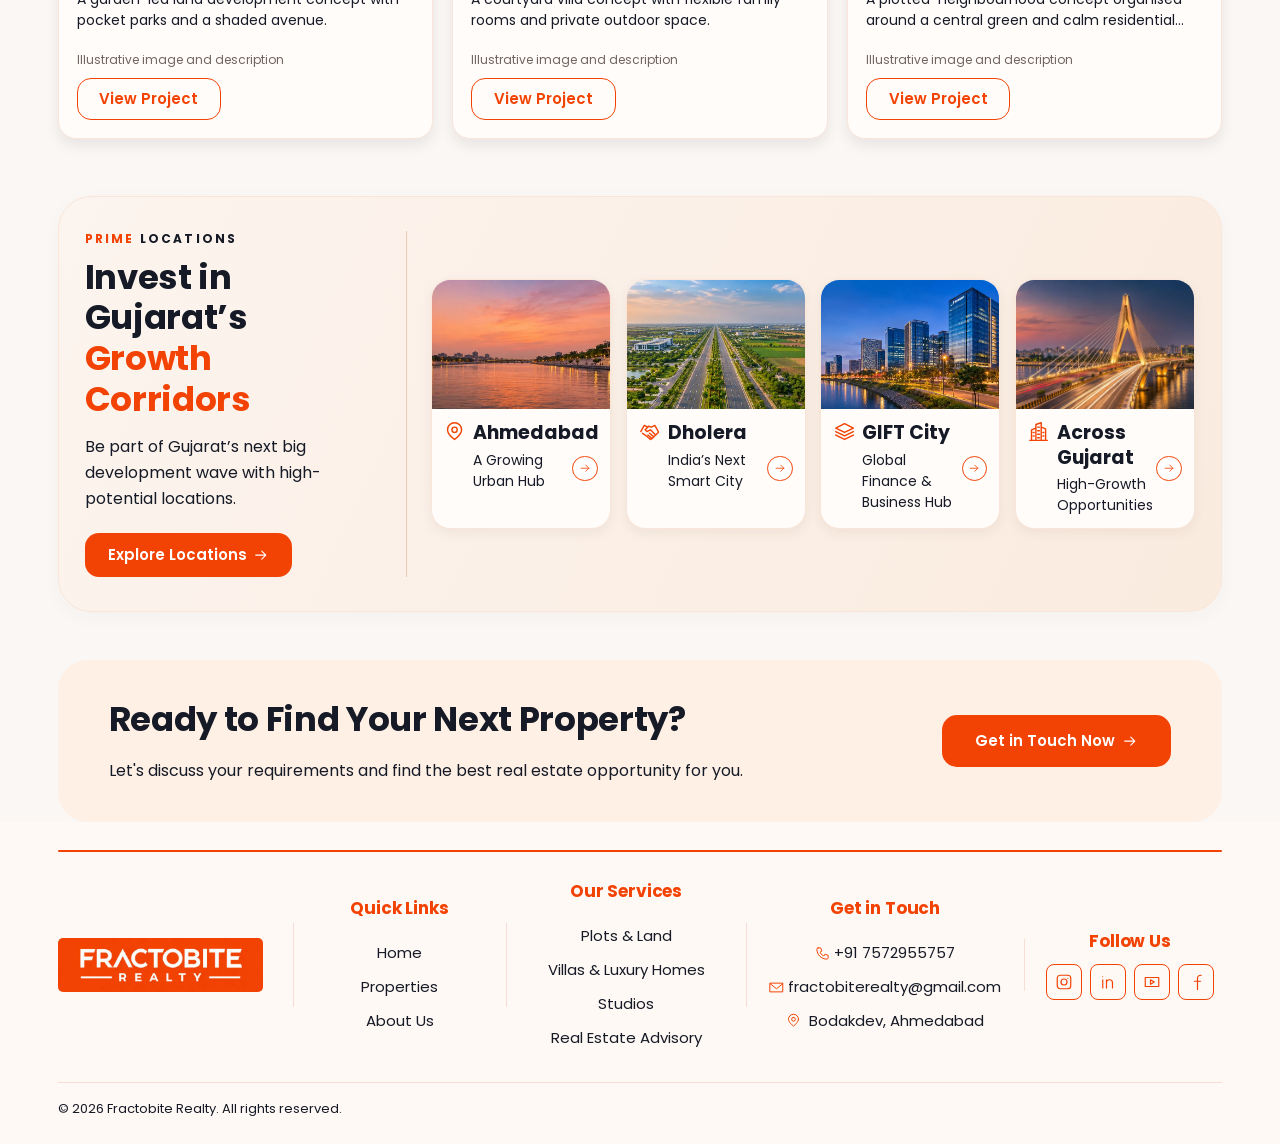
==== commit 21e2d817: "Improve first view image delivery and safe static caching" ====
--- a/index.html
+++ b/index.html
@@ -6,8 +6,6 @@
   <meta name="description" content="Explore studios, premium plots and luxury villas in Ahmedabad, Dholera and across Gujarat with Fractobite Realty.">
   <title>Fractobite Realty | Real Estate Advisory in Gujarat</title>
   <link rel="icon" type="image/jpeg" href="assets/logo/fractobite-official.jpg">
-  <link rel="preload" href="assets/fonts/poppins-400.woff2" as="font" type="font/woff2" crossorigin>
-  <link rel="preload" href="assets/fonts/poppins-600.woff2" as="font" type="font/woff2" crossorigin>
   <link rel="preload" href="assets/fonts/poppins-700.woff2" as="font" type="font/woff2" crossorigin>
   <link rel="stylesheet" href="style.css?v=typography-system">
   <script defer src="project-data.js"></script>
@@ -63,7 +61,7 @@
         <p class="hero-description">Premium Properties | Plots | Villas | Studios<br>Ahmedabad | Dholera | Across Gujarat</p>
       </div>
       <div class="hero-visual hero-media">
-        <img class="hero-image" src="assets/hero/villa-1.webp" alt="Contemporary villa with a reflecting pool at dusk" fetchpriority="high">
+        <img class="hero-image" src="assets/hero/villa-1.webp" srcset="assets/hero/villa-1-mobile.webp 860w, assets/hero/villa-1-1200.webp 1200w, assets/hero/villa-1.webp 1420w" sizes="(max-width: 767px) 96vw, (max-width: 1200px) 56vw, 900px" width="1420" height="947" alt="Contemporary villa with a reflecting pool at dusk" fetchpriority="high" decoding="async">
         <svg class="hero-outline" viewBox="0 0 1 1" preserveAspectRatio="none" aria-hidden="true" focusable="false">
           <defs>
             <path id="hero-frame-shape" vector-effect="non-scaling-stroke"
--- a/style.css
+++ b/style.css
@@ -1,32 +1,32 @@
 /* 01. LOCAL FONTS */
-/* Preloaded in each page head. Hold glyph paint briefly while Poppins loads. */
+/* Preloaded in each page head. Show fallback glyphs while Poppins loads. */
 @font-face {
   font-family: Poppins;
   src: url('assets/fonts/poppins-400.woff2') format('woff2');
   font-style: normal;
   font-weight: 400;
-  font-display: block;
+  font-display: swap;
 }
 @font-face {
   font-family: Poppins;
   src: url('assets/fonts/poppins-500.woff2') format('woff2');
   font-style: normal;
   font-weight: 500;
-  font-display: block;
+  font-display: swap;
 }
 @font-face {
   font-family: Poppins;
   src: url('assets/fonts/poppins-600.woff2') format('woff2');
   font-style: normal;
   font-weight: 600;
-  font-display: block;
+  font-display: swap;
 }
 @font-face {
   font-family: Poppins;
   src: url('assets/fonts/poppins-700.woff2') format('woff2');
   font-style: normal;
   font-weight: 700;
-  font-display: block;
+  font-display: swap;
 }
 
 /* Approximate Poppins metrics while the browser reserves space for its glyphs. */
@@ -1923,7 +1923,7 @@
   /* Intro text rises with the page and fades in as a short sequence. */
   .motion-intro:not(:focus-within) > :is(h1, p) {
     animation: motion-fade var(--motion-duration) var(--motion-ease)
-      calc(var(--motion-order, 0) * var(--motion-stagger)) backwards;
+      calc(var(--motion-order, 0) * var(--motion-stagger));
   }
 
   .motion-intro > h1 { --motion-order: 1; }
@@ -1931,7 +1931,7 @@
 
   .motion-reveal:not(:focus-within) {
     animation: motion-rise var(--motion-duration) var(--motion-ease)
-      calc(var(--motion-order, 0) * var(--motion-stagger)) backwards;
+      calc(var(--motion-order, 0) * var(--motion-stagger));
   }
 
   .market-entry, .market-highlight, .market-highlight .circle {
